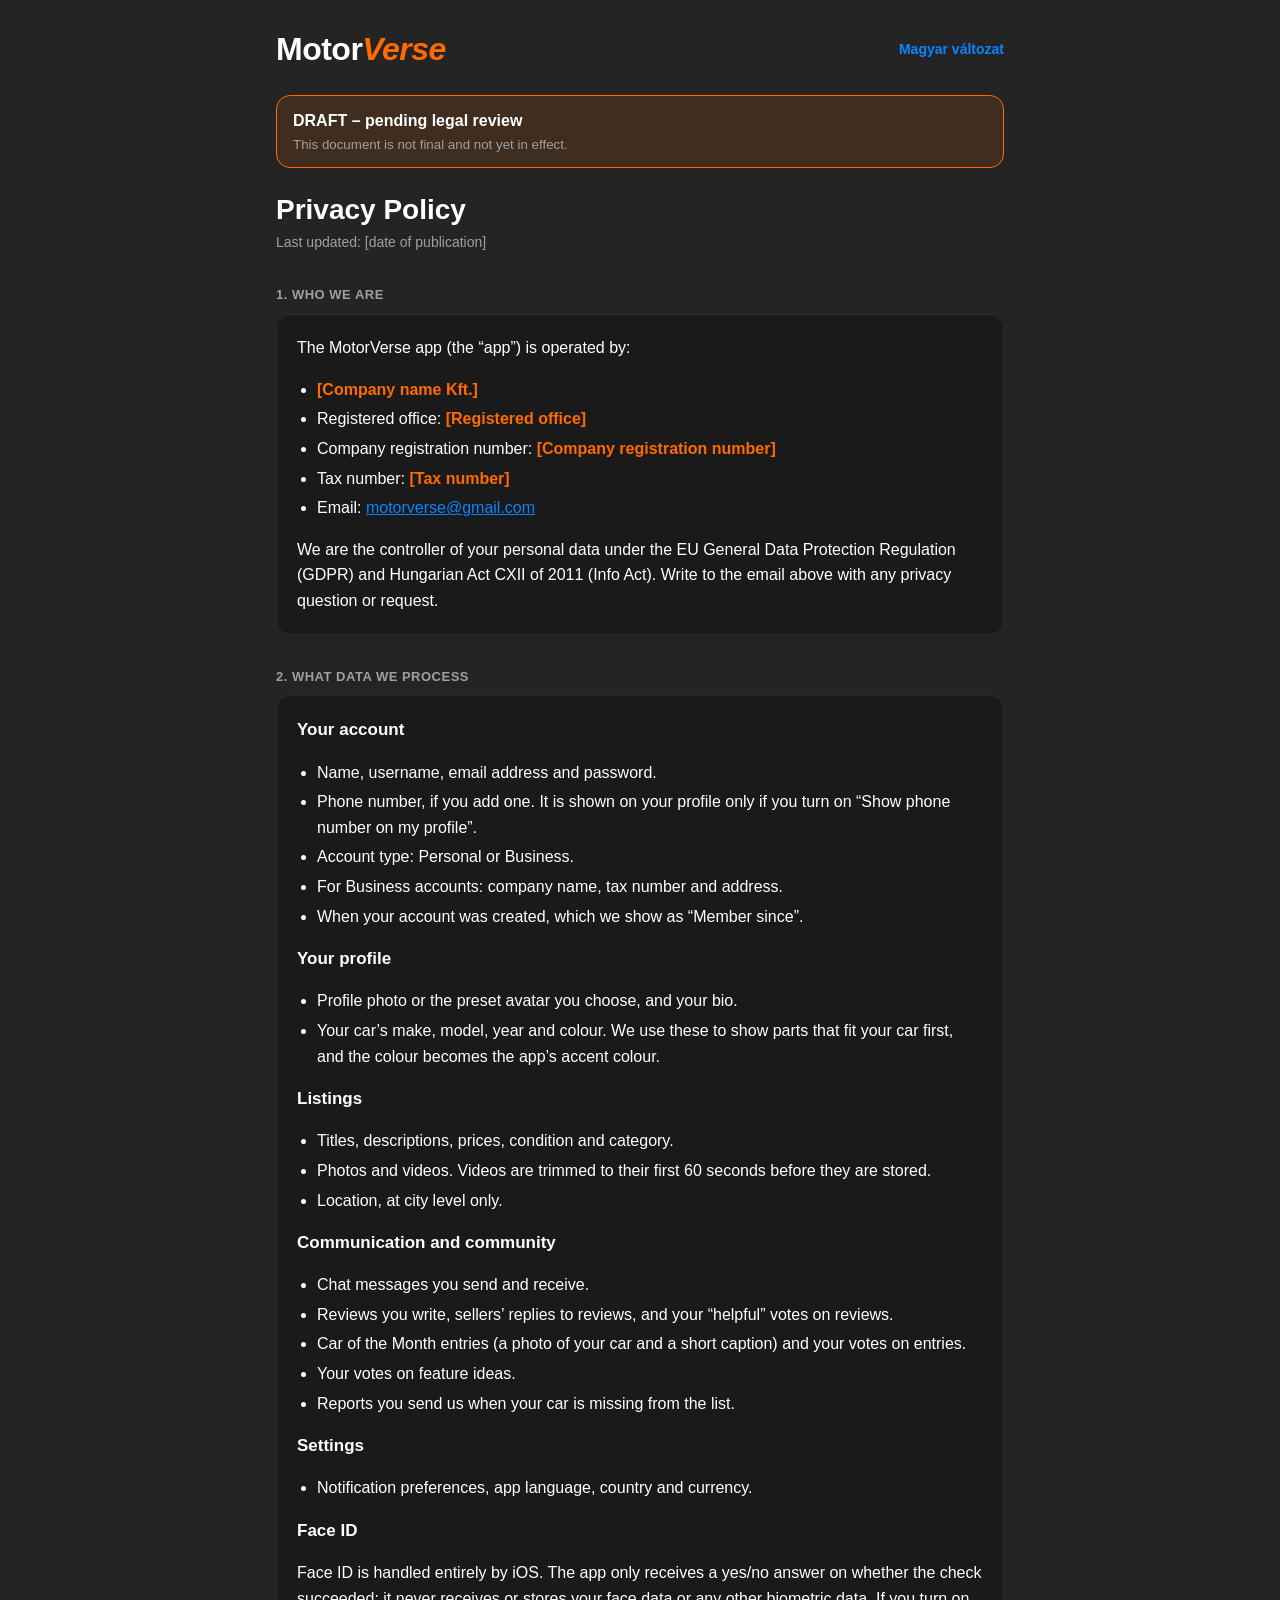
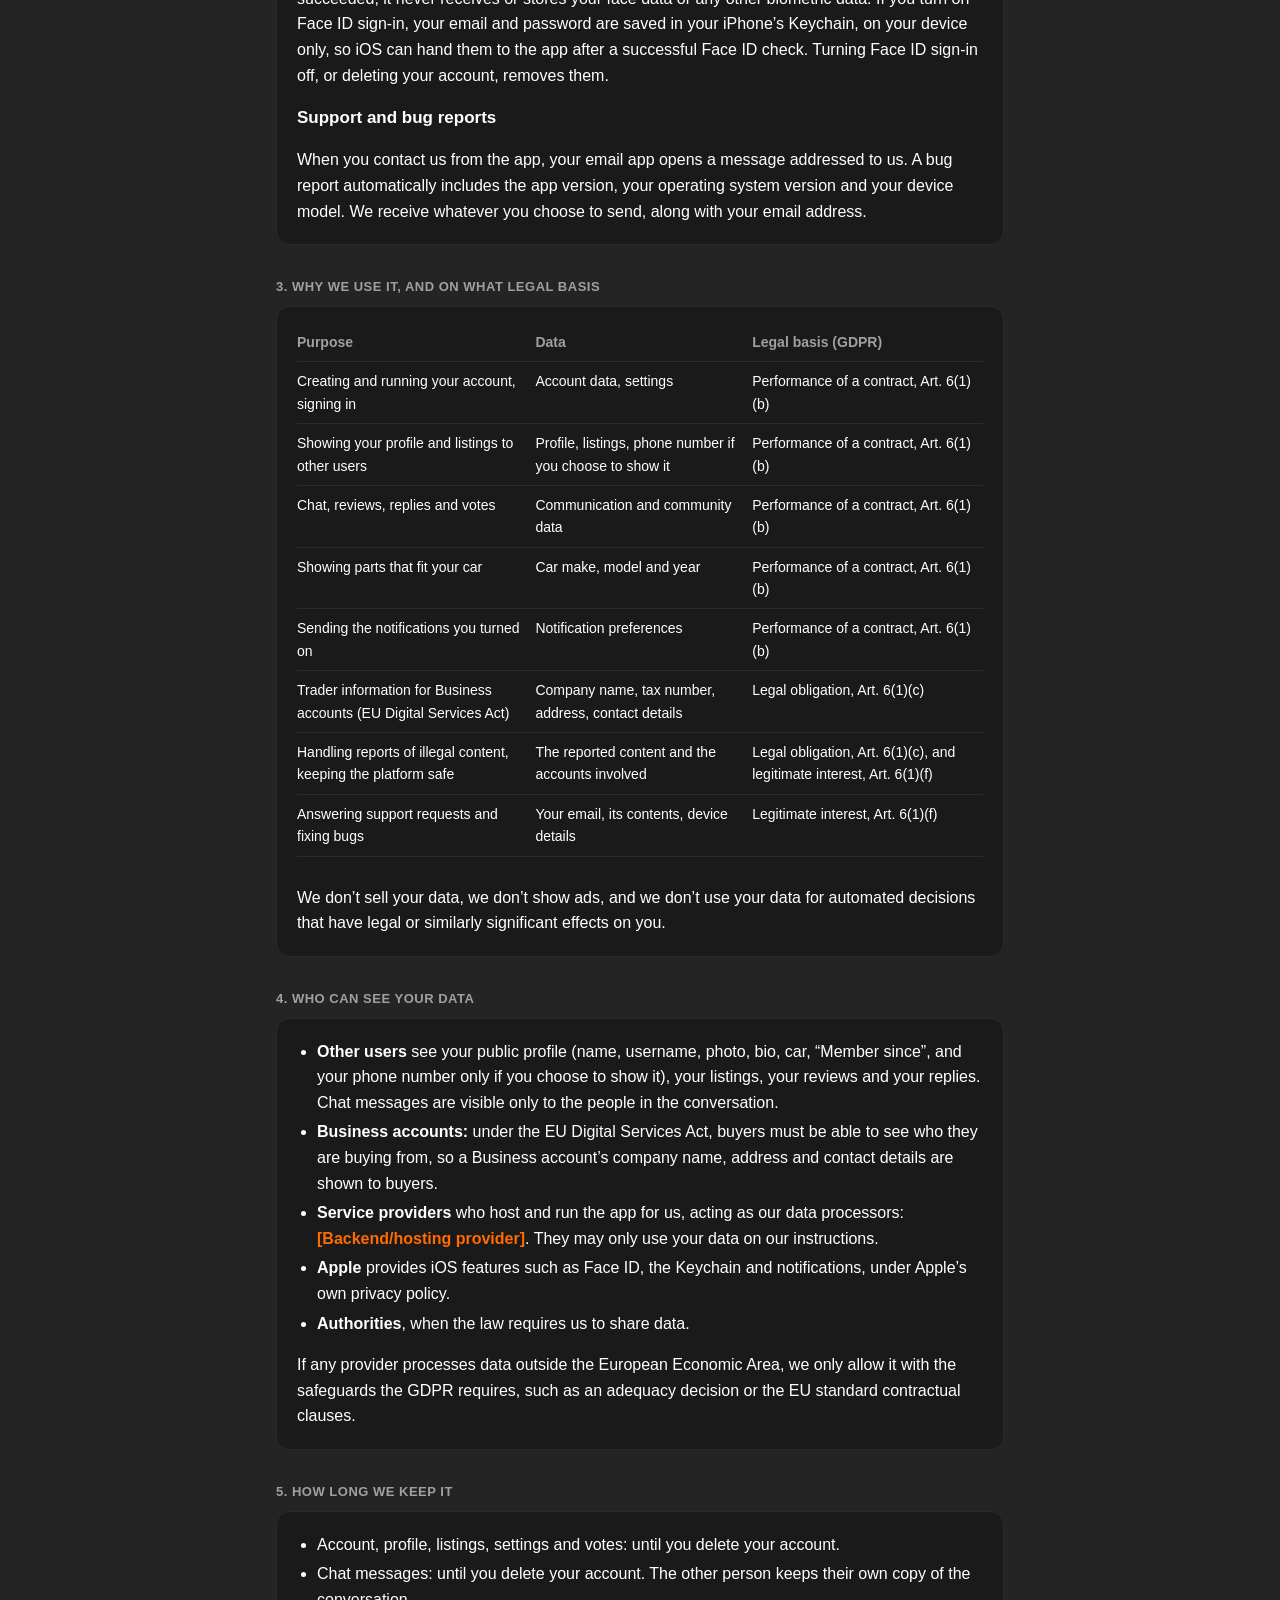
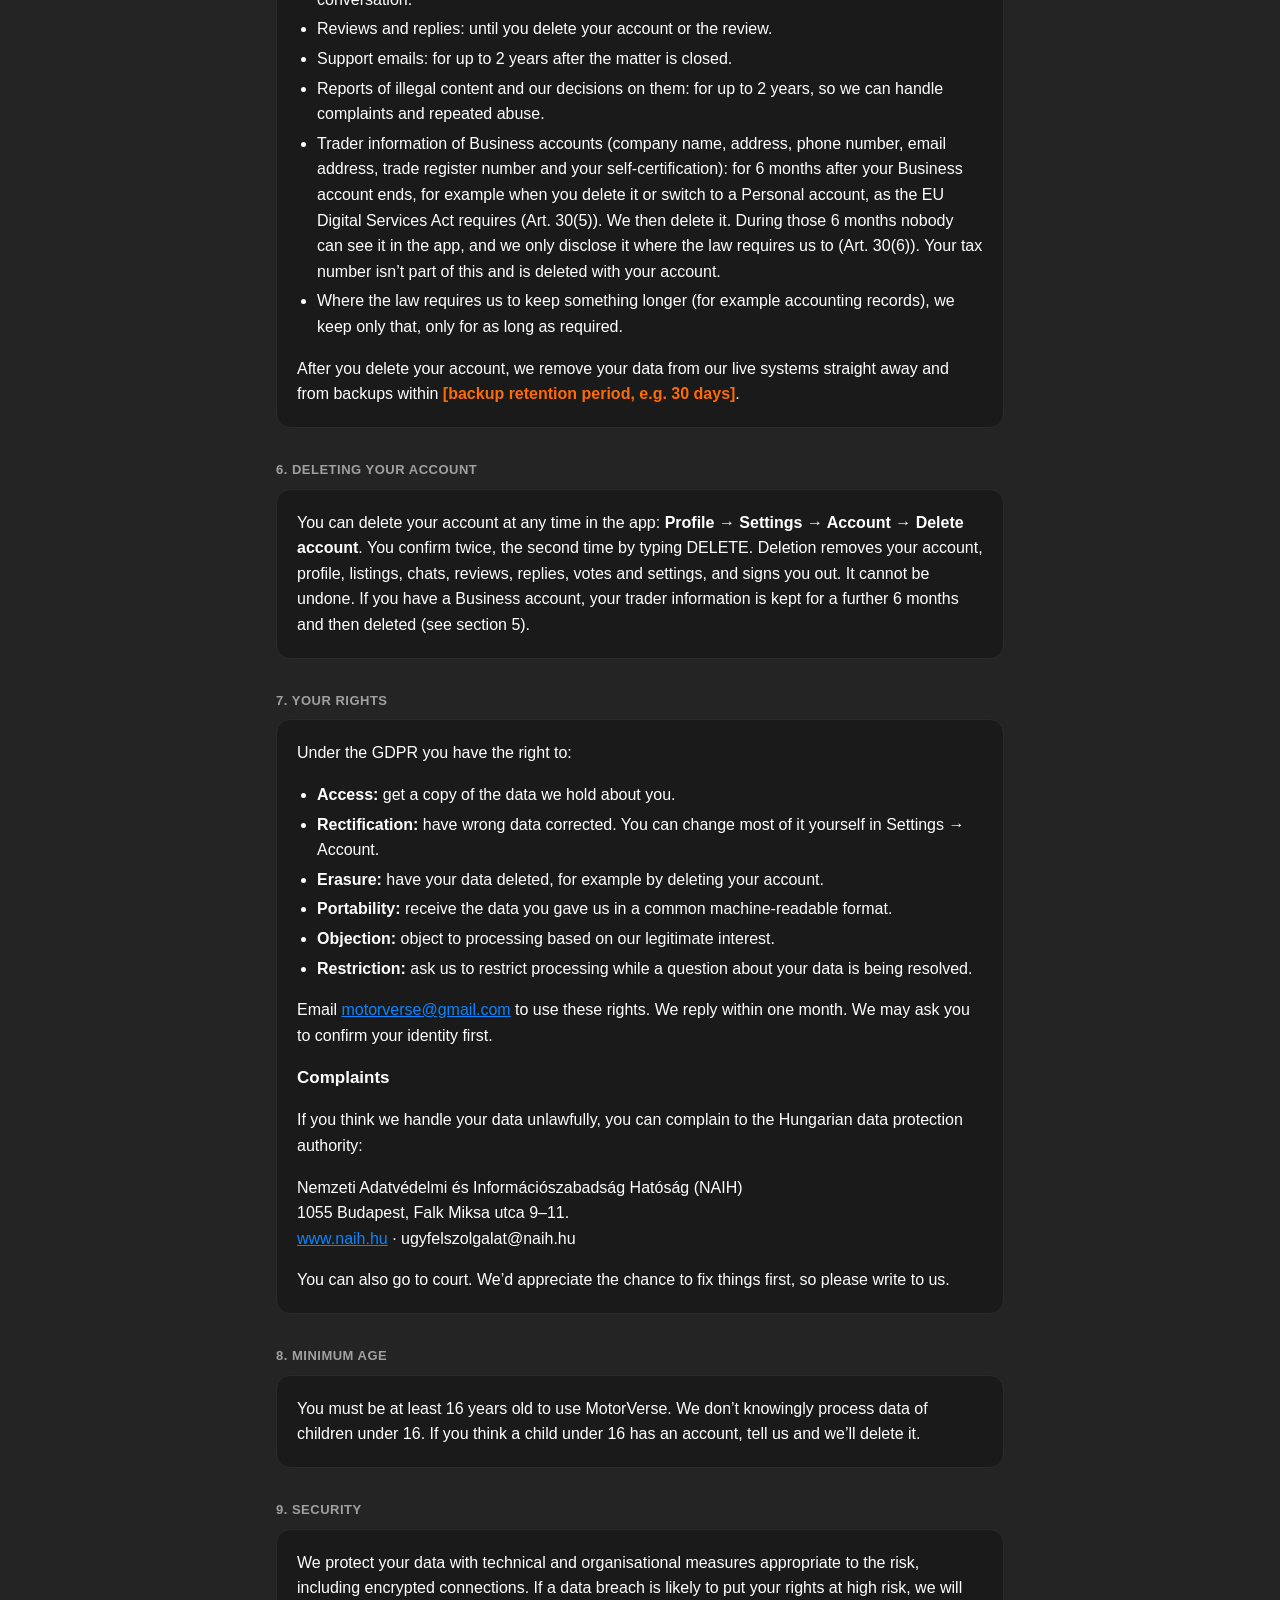
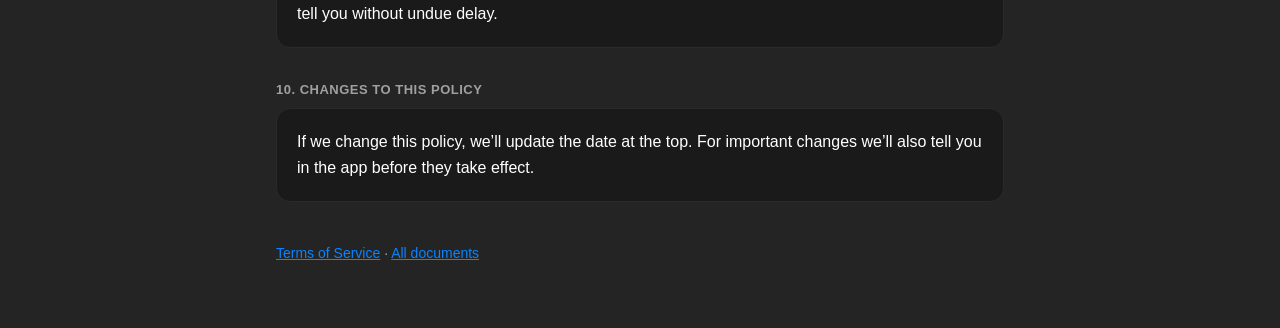
==== privacy-en.html @ 3e31ea73 "Add the 6-month trader-information retention (DSA Art. 30(5)) Privacy Policy (HU/EN), section 5: Bus" ====
<!doctype html>
<html lang="en">
<head>
  <meta charset="utf-8">
  <meta name="viewport" content="width=device-width, initial-scale=1">
  <meta name="robots" content="noindex">
  <title>MotorVerse – Privacy Policy</title>
  <link rel="stylesheet" href="style.css">
</head>
<body>
<main>
  <header>
    <a class="wordmark" href="./?lang=en">Motor<span>Verse</span></a>
    <a class="lang" href="privacy-hu.html" hreflang="hu">Magyar változat</a>
  </header>

  <div class="draft">DRAFT – pending legal review<small>This document is not final and not yet in effect.</small></div>

  <h1>Privacy Policy</h1>
  <p class="updated">Last updated: [date of publication]</p>

  <h2>1. Who we are</h2>
  <section>
    <p>The MotorVerse app (the “app”) is operated by:</p>
    <ul>
      <li><span class="placeholder">[Company name Kft.]</span></li>
      <li>Registered office: <span class="placeholder">[Registered office]</span></li>
      <li>Company registration number: <span class="placeholder">[Company registration number]</span></li>
      <li>Tax number: <span class="placeholder">[Tax number]</span></li>
      <li>Email: <a href="mailto:motorverse@gmail.com">motorverse@gmail.com</a></li>
    </ul>
    <p>We are the controller of your personal data under the EU General Data Protection Regulation (GDPR) and Hungarian Act CXII of 2011 (Info Act). Write to the email above with any privacy question or request.</p>
  </section>

  <h2>2. What data we process</h2>
  <section>
    <h3>Your account</h3>
    <ul>
      <li>Name, username, email address and password.</li>
      <li>Phone number, if you add one. It is shown on your profile only if you turn on “Show phone number on my profile”.</li>
      <li>Account type: Personal or Business.</li>
      <li>For Business accounts: company name, tax number and address.</li>
      <li>When your account was created, which we show as “Member since”.</li>
    </ul>

    <h3>Your profile</h3>
    <ul>
      <li>Profile photo or the preset avatar you choose, and your bio.</li>
      <li>Your car’s make, model, year and colour. We use these to show parts that fit your car first, and the colour becomes the app’s accent colour.</li>
    </ul>

    <h3>Listings</h3>
    <ul>
      <li>Titles, descriptions, prices, condition and category.</li>
      <li>Photos and videos. Videos are trimmed to their first 60 seconds before they are stored.</li>
      <li>Location, at city level only.</li>
    </ul>

    <h3>Communication and community</h3>
    <ul>
      <li>Chat messages you send and receive.</li>
      <li>Reviews you write, sellers’ replies to reviews, and your “helpful” votes on reviews.</li>
      <li>Car of the Month entries (a photo of your car and a short caption) and your votes on entries.</li>
      <li>Your votes on feature ideas.</li>
      <li>Reports you send us when your car is missing from the list.</li>
    </ul>

    <h3>Settings</h3>
    <ul>
      <li>Notification preferences, app language, country and currency.</li>
    </ul>

    <h3>Face ID</h3>
    <p>Face ID is handled entirely by iOS. The app only receives a yes/no answer on whether the check succeeded; it never receives or stores your face data or any other biometric data. If you turn on Face ID sign-in, your email and password are saved in your iPhone’s Keychain, on your device only, so iOS can hand them to the app after a successful Face ID check. Turning Face ID sign-in off, or deleting your account, removes them.</p>

    <h3>Support and bug reports</h3>
    <p>When you contact us from the app, your email app opens a message addressed to us. A bug report automatically includes the app version, your operating system version and your device model. We receive whatever you choose to send, along with your email address.</p>
  </section>

  <h2>3. Why we use it, and on what legal basis</h2>
  <section>
    <div class="table-wrap">
      <table>
        <thead><tr><th>Purpose</th><th>Data</th><th>Legal basis (GDPR)</th></tr></thead>
        <tbody>
          <tr><td>Creating and running your account, signing in</td><td>Account data, settings</td><td>Performance of a contract, Art. 6(1)(b)</td></tr>
          <tr><td>Showing your profile and listings to other users</td><td>Profile, listings, phone number if you choose to show it</td><td>Performance of a contract, Art. 6(1)(b)</td></tr>
          <tr><td>Chat, reviews, replies and votes</td><td>Communication and community data</td><td>Performance of a contract, Art. 6(1)(b)</td></tr>
          <tr><td>Showing parts that fit your car</td><td>Car make, model and year</td><td>Performance of a contract, Art. 6(1)(b)</td></tr>
          <tr><td>Sending the notifications you turned on</td><td>Notification preferences</td><td>Performance of a contract, Art. 6(1)(b)</td></tr>
          <tr><td>Trader information for Business accounts (EU Digital Services Act)</td><td>Company name, tax number, address, contact details</td><td>Legal obligation, Art. 6(1)(c)</td></tr>
          <tr><td>Handling reports of illegal content, keeping the platform safe</td><td>The reported content and the accounts involved</td><td>Legal obligation, Art. 6(1)(c), and legitimate interest, Art. 6(1)(f)</td></tr>
          <tr><td>Answering support requests and fixing bugs</td><td>Your email, its contents, device details</td><td>Legitimate interest, Art. 6(1)(f)</td></tr>
        </tbody>
      </table>
    </div>
    <p>We don’t sell your data, we don’t show ads, and we don’t use your data for automated decisions that have legal or similarly significant effects on you.</p>
  </section>

  <h2>4. Who can see your data</h2>
  <section>
    <ul>
      <li><strong>Other users</strong> see your public profile (name, username, photo, bio, car, “Member since”, and your phone number only if you choose to show it), your listings, your reviews and your replies. Chat messages are visible only to the people in the conversation.</li>
      <li><strong>Business accounts:</strong> under the EU Digital Services Act, buyers must be able to see who they are buying from, so a Business account’s company name, address and contact details are shown to buyers.</li>
      <li><strong>Service providers</strong> who host and run the app for us, acting as our data processors: <span class="placeholder">[Backend/hosting provider]</span>. They may only use your data on our instructions.</li>
      <li><strong>Apple</strong> provides iOS features such as Face ID, the Keychain and notifications, under Apple’s own privacy policy.</li>
      <li><strong>Authorities</strong>, when the law requires us to share data.</li>
    </ul>
    <p>If any provider processes data outside the European Economic Area, we only allow it with the safeguards the GDPR requires, such as an adequacy decision or the EU standard contractual clauses.</p>
  </section>

  <h2>5. How long we keep it</h2>
  <section>
    <ul>
      <li>Account, profile, listings, settings and votes: until you delete your account.</li>
      <li>Chat messages: until you delete your account. The other person keeps their own copy of the conversation.</li>
      <li>Reviews and replies: until you delete your account or the review.</li>
      <li>Support emails: for up to 2 years after the matter is closed.</li>
      <li>Reports of illegal content and our decisions on them: for up to 2 years, so we can handle complaints and repeated abuse.</li>
      <li>Trader information of Business accounts (company name, address, phone number, email address, trade register number and your self-certification): for 6 months after your Business account ends, for example when you delete it or switch to a Personal account, as the EU Digital Services Act requires (Art. 30(5)). We then delete it. During those 6 months nobody can see it in the app, and we only disclose it where the law requires us to (Art. 30(6)). Your tax number isn’t part of this and is deleted with your account.</li>
      <li>Where the law requires us to keep something longer (for example accounting records), we keep only that, only for as long as required.</li>
    </ul>
    <p>After you delete your account, we remove your data from our live systems straight away and from backups within <span class="placeholder">[backup retention period, e.g. 30 days]</span>.</p>
  </section>

  <h2>6. Deleting your account</h2>
  <section>
    <p>You can delete your account at any time in the app: <strong>Profile → Settings → Account → Delete account</strong>. You confirm twice, the second time by typing DELETE. Deletion removes your account, profile, listings, chats, reviews, replies, votes and settings, and signs you out. It cannot be undone. If you have a Business account, your trader information is kept for a further 6 months and then deleted (see section 5).</p>
  </section>

  <h2>7. Your rights</h2>
  <section>
    <p>Under the GDPR you have the right to:</p>
    <ul>
      <li><strong>Access:</strong> get a copy of the data we hold about you.</li>
      <li><strong>Rectification:</strong> have wrong data corrected. You can change most of it yourself in Settings → Account.</li>
      <li><strong>Erasure:</strong> have your data deleted, for example by deleting your account.</li>
      <li><strong>Portability:</strong> receive the data you gave us in a common machine-readable format.</li>
      <li><strong>Objection:</strong> object to processing based on our legitimate interest.</li>
      <li><strong>Restriction:</strong> ask us to restrict processing while a question about your data is being resolved.</li>
    </ul>
    <p>Email <a href="mailto:motorverse@gmail.com">motorverse@gmail.com</a> to use these rights. We reply within one month. We may ask you to confirm your identity first.</p>
    <h3>Complaints</h3>
    <p>If you think we handle your data unlawfully, you can complain to the Hungarian data protection authority:</p>
    <p>Nemzeti Adatvédelmi és Információszabadság Hatóság (NAIH)<br>1055 Budapest, Falk Miksa utca 9–11.<br><a href="https://www.naih.hu">www.naih.hu</a> · ugyfelszolgalat@naih.hu</p>
    <p>You can also go to court. We’d appreciate the chance to fix things first, so please write to us.</p>
  </section>

  <h2>8. Minimum age</h2>
  <section>
    <p>You must be at least 16 years old to use MotorVerse. We don’t knowingly process data of children under 16. If you think a child under 16 has an account, tell us and we’ll delete it.</p>
  </section>

  <h2>9. Security</h2>
  <section>
    <p>We protect your data with technical and organisational measures appropriate to the risk, including encrypted connections. If a data breach is likely to put your rights at high risk, we will tell you without undue delay.</p>
  </section>

  <h2>10. Changes to this policy</h2>
  <section>
    <p>If we change this policy, we’ll update the date at the top. For important changes we’ll also tell you in the app before they take effect.</p>
  </section>

  <footer>
    <a href="terms-en.html">Terms of Service</a> · <a href="./?lang=en">All documents</a>
  </footer>
</main>
</body>
</html>
---- style.css ----
/* MotorVerse legal pages: the app's dark theme (see the app's constants/theme.ts). */
:root {
  --bg: #242424;
  --card: #1a1a1a;
  --border: #2a2a2a;
  --text: #ffffff;
  --text-secondary: #a0a0a0;
  --primary: #0a84ff;
  --accent: #ff6b00;
  --draft-bg: rgba(255, 107, 0, 0.12);
}

* {
  box-sizing: border-box;
}

html {
  -webkit-text-size-adjust: 100%;
}

body {
  margin: 0;
  background: var(--bg);
  color: var(--text);
  font-family: -apple-system, BlinkMacSystemFont, "SF Pro Text", "Segoe UI", Roboto, Helvetica, Arial, sans-serif;
  font-size: 16px;
  line-height: 1.6;
}

main {
  max-width: 760px;
  margin: 0 auto;
  padding: 24px 16px 64px;
}

/* Wordmark: "Motor" in white, "Verse" in the accent, heavy and slightly italic like the app header. */
.wordmark {
  display: inline-block;
  font-size: 32px;
  font-weight: 800;
  letter-spacing: -0.5px;
  text-decoration: none;
  color: var(--text);
}

.wordmark span {
  color: var(--accent);
  font-style: italic;
}

header {
  display: flex;
  align-items: center;
  justify-content: space-between;
  gap: 16px;
  flex-wrap: wrap;
  margin-bottom: 20px;
}

.lang {
  font-size: 14px;
  font-weight: 600;
  color: var(--primary);
  text-decoration: none;
}

.draft {
  border: 1px solid var(--accent);
  background: var(--draft-bg);
  color: var(--text);
  border-radius: 14px;
  padding: 12px 16px;
  margin-bottom: 24px;
  font-weight: 700;
}

.draft small {
  display: block;
  font-weight: 400;
  color: var(--text-secondary);
}

h1 {
  font-size: 28px;
  line-height: 1.25;
  margin: 0 0 4px;
}

.updated {
  color: var(--text-secondary);
  font-size: 14px;
  margin: 0 0 24px;
}

h2 {
  font-size: 13px;
  font-weight: 700;
  letter-spacing: 0.5px;
  text-transform: uppercase;
  color: var(--text-secondary);
  margin: 32px 0 8px;
}

section {
  background: var(--card);
  border: 1px solid var(--border);
  border-radius: 14px;
  padding: 4px 20px;
}

h3 {
  font-size: 17px;
  margin: 16px 0 4px;
}

a {
  color: var(--primary);
}

ul {
  padding-left: 20px;
}

li {
  margin: 4px 0;
}

table {
  width: 100%;
  border-collapse: collapse;
  font-size: 14px;
  margin: 12px 0;
}

th,
td {
  text-align: left;
  vertical-align: top;
  padding: 8px 8px 8px 0;
  border-bottom: 1px solid var(--border);
}

th {
  color: var(--text-secondary);
  font-weight: 600;
}

/* Tables scroll sideways on phones instead of widening the page. */
.table-wrap {
  overflow-x: auto;
}

.placeholder {
  color: var(--accent);
  font-weight: 600;
}

footer {
  margin-top: 40px;
  color: var(--text-secondary);
  font-size: 14px;
}

/* Index page */
.switch {
  display: inline-flex;
  background: var(--card);
  border: 1px solid var(--border);
  border-radius: 12px;
  padding: 3px;
  gap: 3px;
}

.switch button {
  border: 0;
  border-radius: 9px;
  padding: 8px 18px;
  font: inherit;
  font-size: 14px;
  font-weight: 700;
  color: var(--text-secondary);
  background: transparent;
  cursor: pointer;
}

.switch button[aria-pressed="true"] {
  background: var(--accent);
  color: #000000;
}

.cards {
  display: grid;
  gap: 12px;
  margin-top: 16px;
}

.card {
  display: block;
  background: var(--card);
  border: 1px solid var(--border);
  border-radius: 14px;
  padding: 16px 20px;
  color: var(--text);
  text-decoration: none;
}

.card:hover,
.card:focus-visible {
  border-color: var(--primary);
}

.card strong {
  display: block;
  font-size: 17px;
}

.card span {
  color: var(--text-secondary);
  font-size: 14px;
}

[hidden] {
  display: none !important;
}
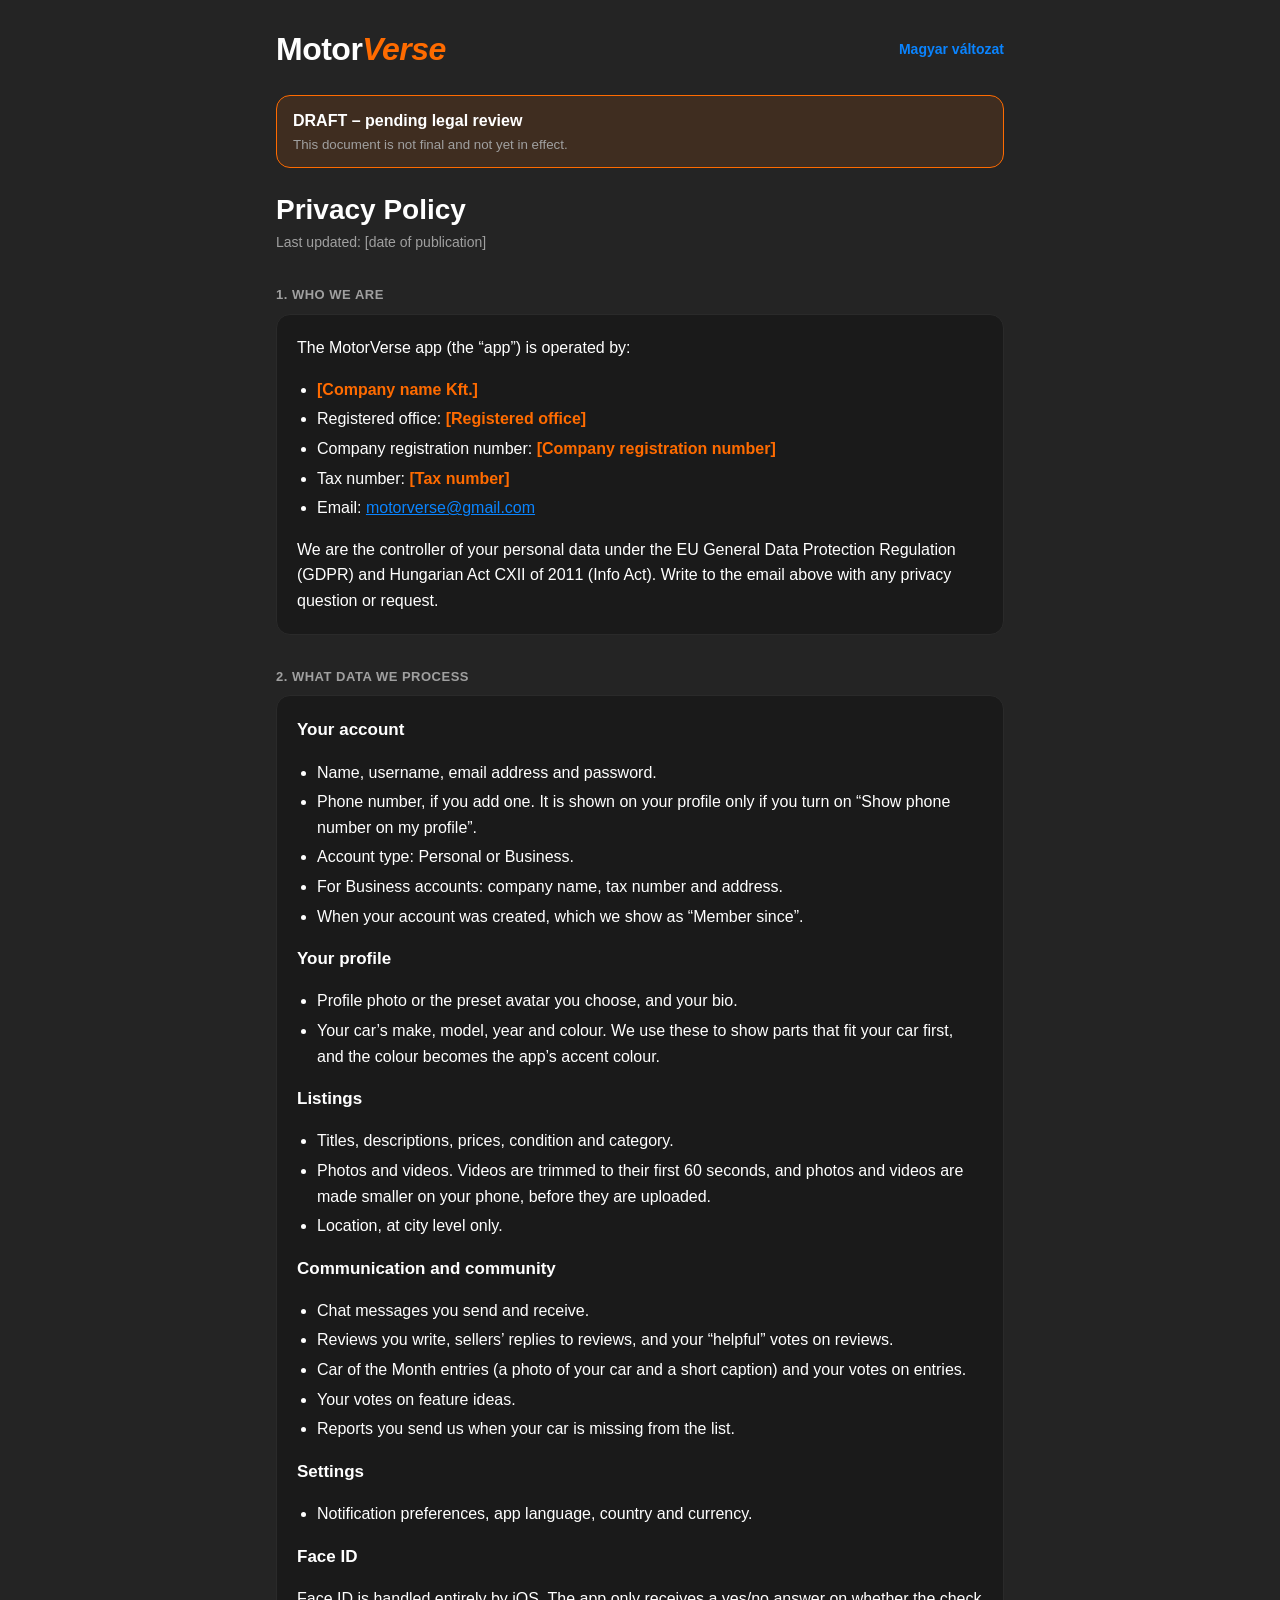
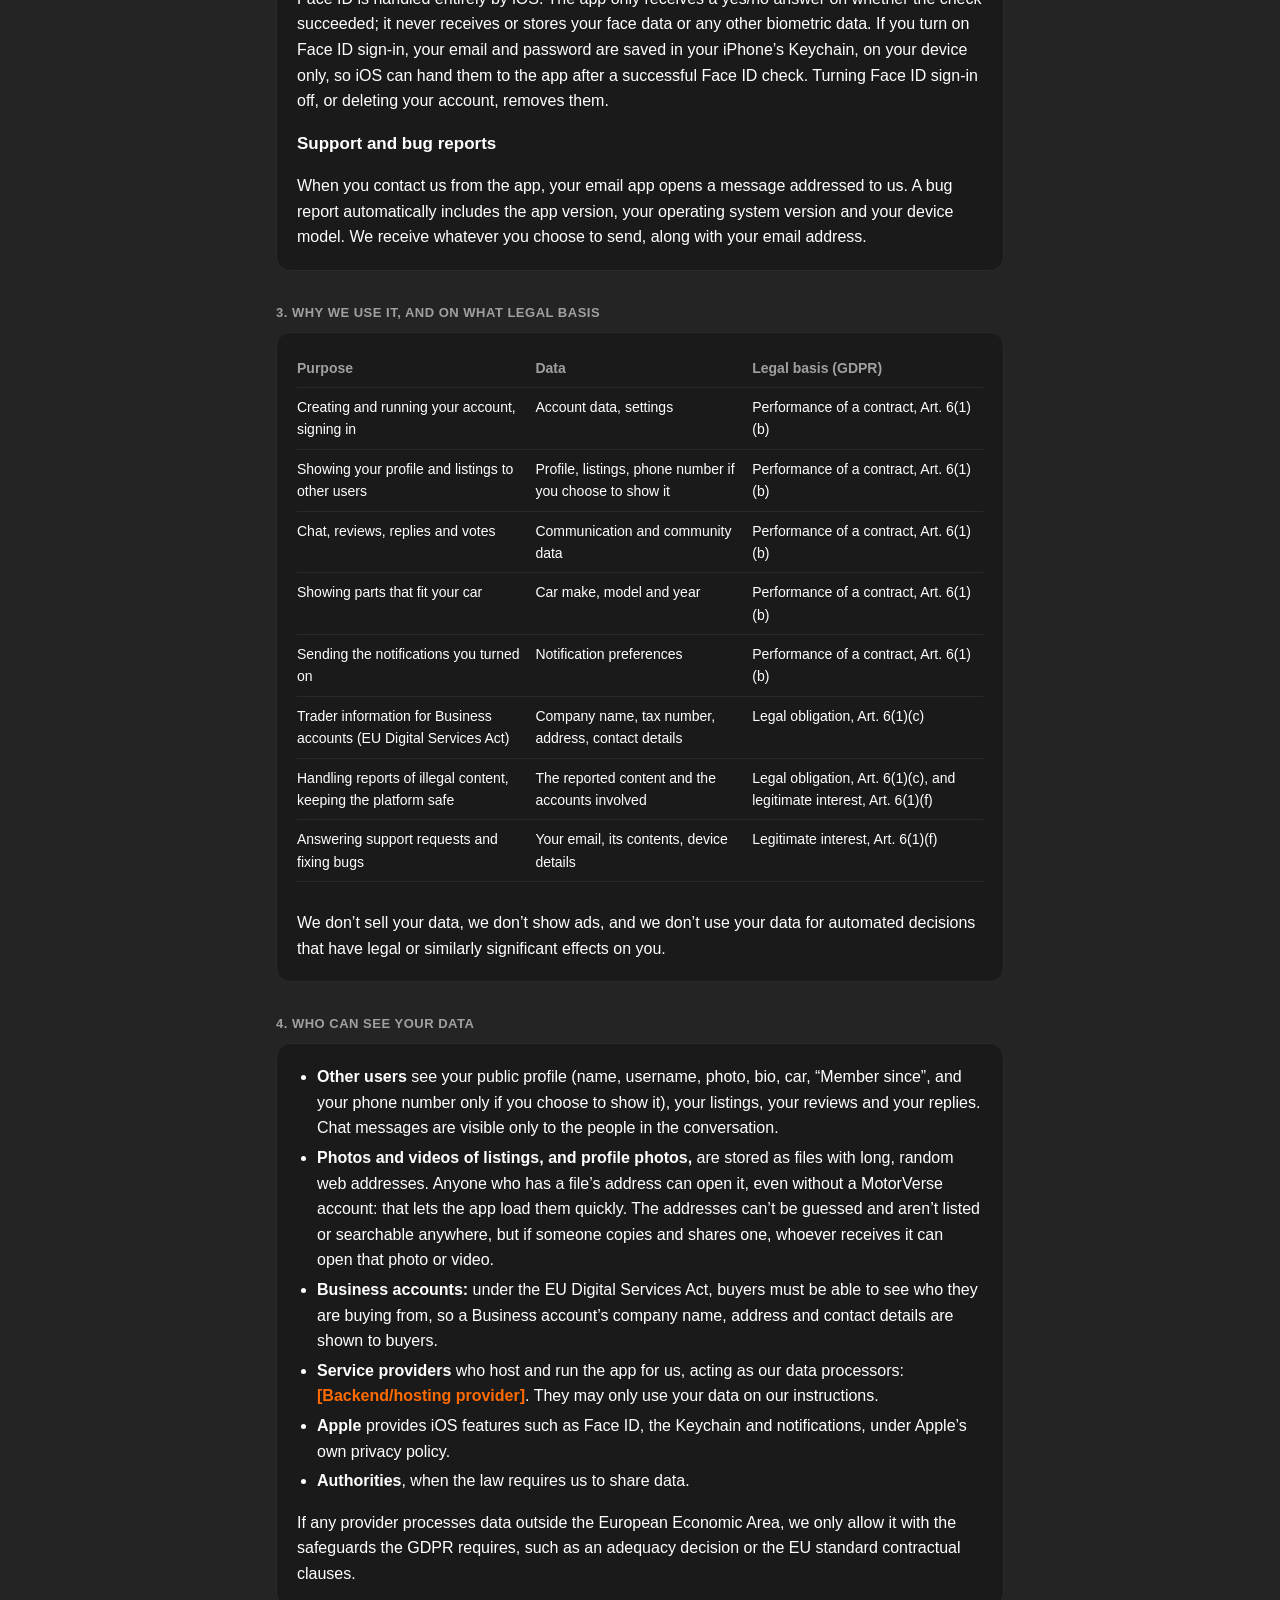
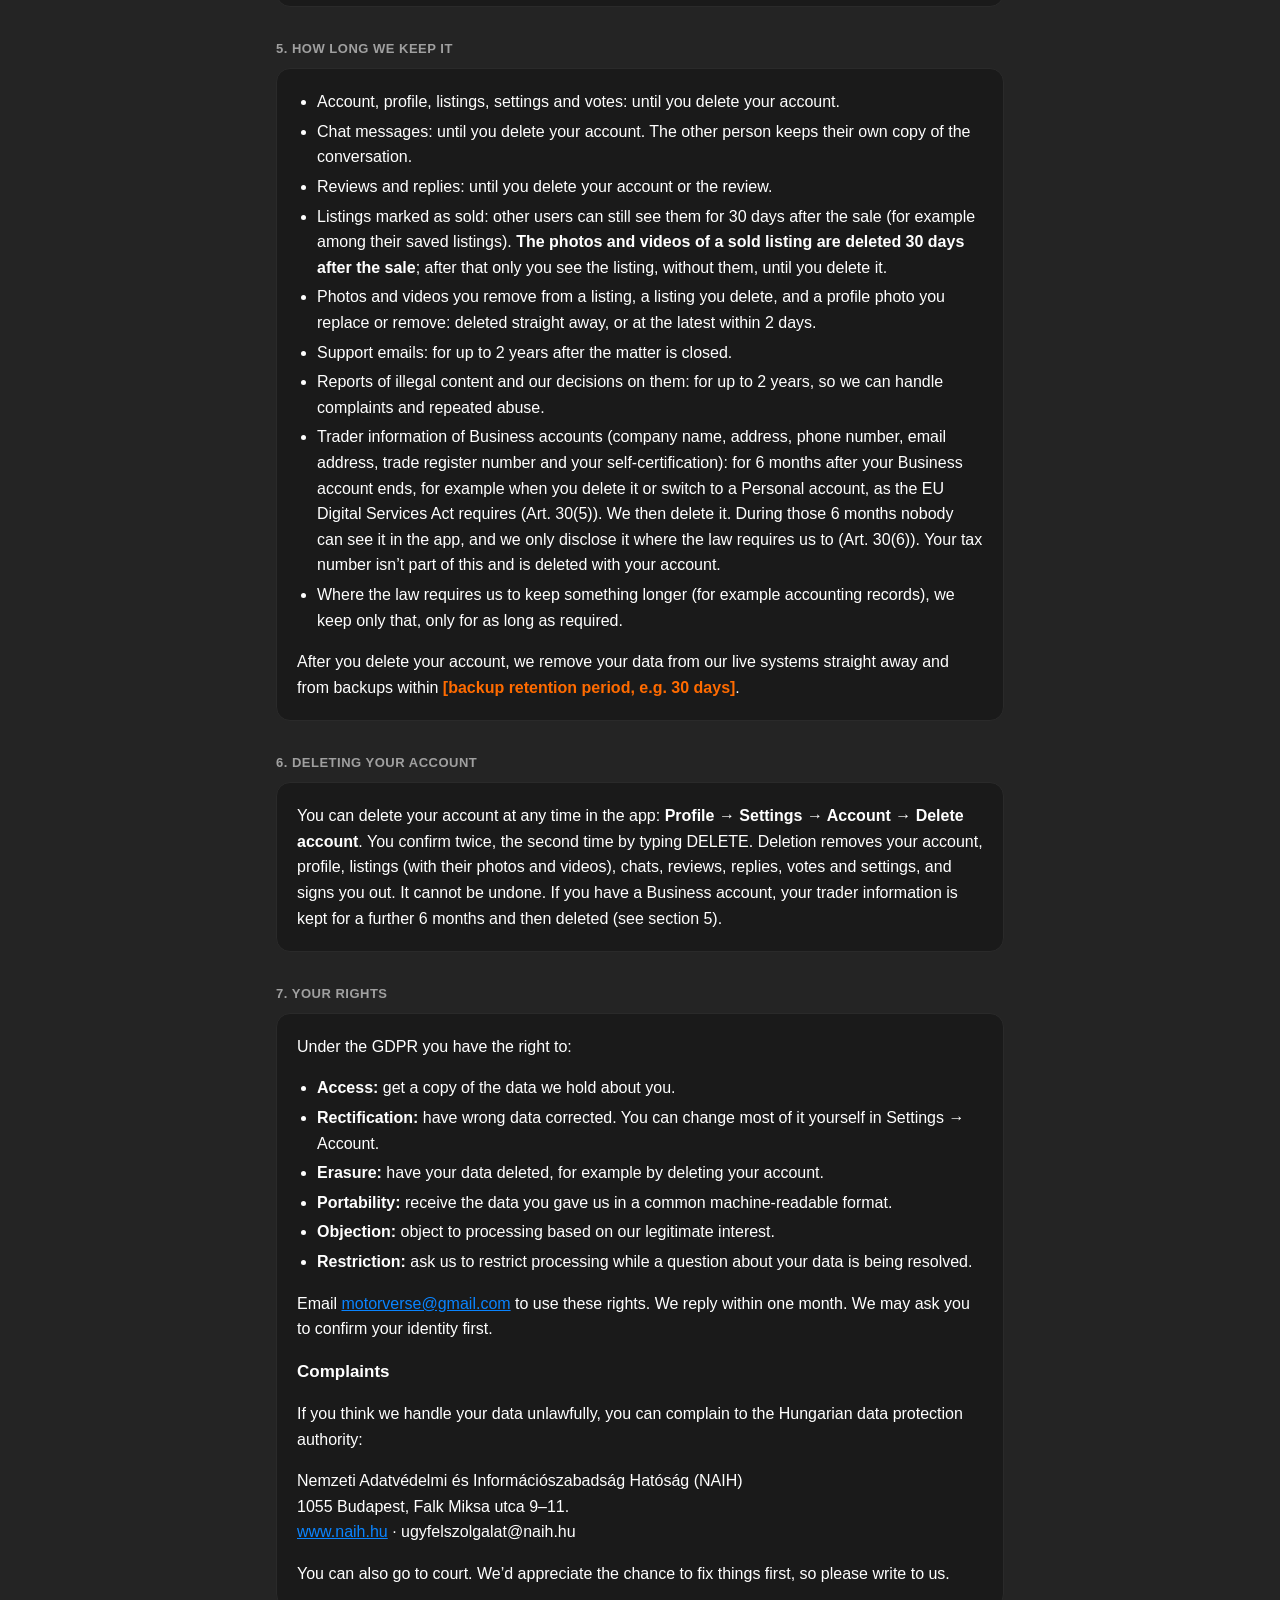
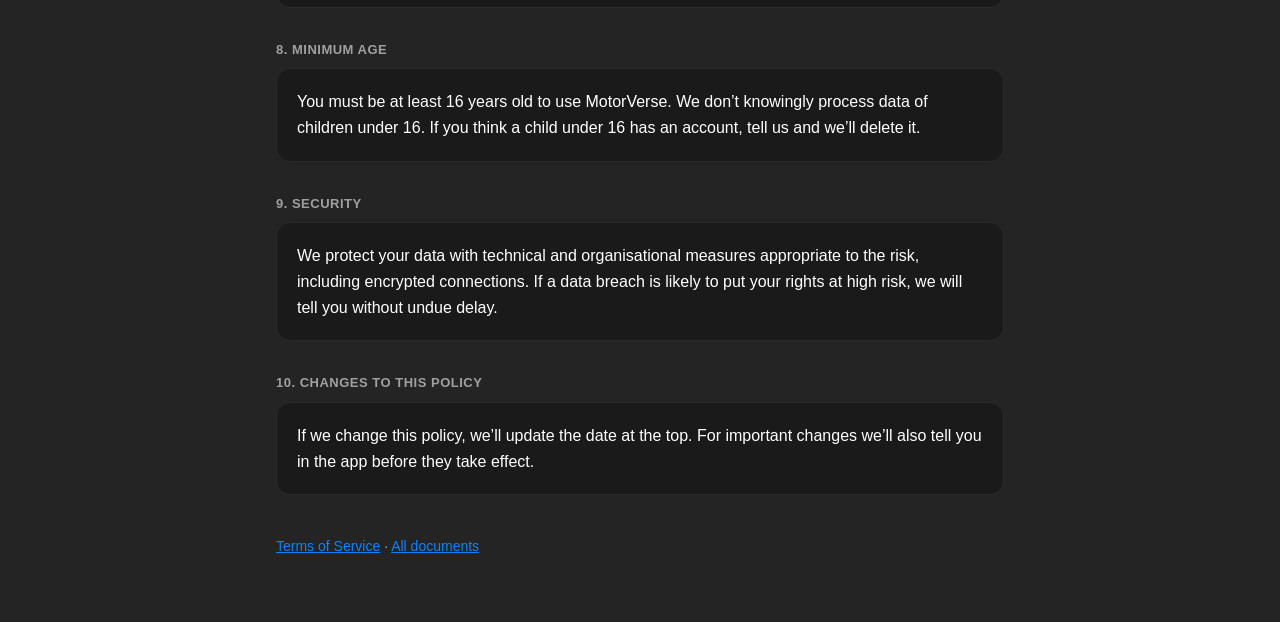
==== commit 110fddc8: "Privacy policy: public links to listing media, 30-day deletion after a sale - Section 4 (HU + EN): p" ====
--- a/privacy-en.html
+++ b/privacy-en.html
@@ -52,7 +52,7 @@
     <h3>Listings</h3>
     <ul>
       <li>Titles, descriptions, prices, condition and category.</li>
-      <li>Photos and videos. Videos are trimmed to their first 60 seconds before they are stored.</li>
+      <li>Photos and videos. Videos are trimmed to their first 60 seconds, and photos and videos are made smaller on your phone, before they are uploaded.</li>
       <li>Location, at city level only.</li>
     </ul>
 
@@ -101,6 +101,7 @@
   <section>
     <ul>
       <li><strong>Other users</strong> see your public profile (name, username, photo, bio, car, “Member since”, and your phone number only if you choose to show it), your listings, your reviews and your replies. Chat messages are visible only to the people in the conversation.</li>
+      <li><strong>Photos and videos of listings, and profile photos,</strong> are stored as files with long, random web addresses. Anyone who has a file’s address can open it, even without a MotorVerse account: that lets the app load them quickly. The addresses can’t be guessed and aren’t listed or searchable anywhere, but if someone copies and shares one, whoever receives it can open that photo or video.</li>
       <li><strong>Business accounts:</strong> under the EU Digital Services Act, buyers must be able to see who they are buying from, so a Business account’s company name, address and contact details are shown to buyers.</li>
       <li><strong>Service providers</strong> who host and run the app for us, acting as our data processors: <span class="placeholder">[Backend/hosting provider]</span>. They may only use your data on our instructions.</li>
       <li><strong>Apple</strong> provides iOS features such as Face ID, the Keychain and notifications, under Apple’s own privacy policy.</li>
@@ -115,6 +116,8 @@
       <li>Account, profile, listings, settings and votes: until you delete your account.</li>
       <li>Chat messages: until you delete your account. The other person keeps their own copy of the conversation.</li>
       <li>Reviews and replies: until you delete your account or the review.</li>
+      <li>Listings marked as sold: other users can still see them for 30 days after the sale (for example among their saved listings). <strong>The photos and videos of a sold listing are deleted 30 days after the sale</strong>; after that only you see the listing, without them, until you delete it.</li>
+      <li>Photos and videos you remove from a listing, a listing you delete, and a profile photo you replace or remove: deleted straight away, or at the latest within 2 days.</li>
       <li>Support emails: for up to 2 years after the matter is closed.</li>
       <li>Reports of illegal content and our decisions on them: for up to 2 years, so we can handle complaints and repeated abuse.</li>
       <li>Trader information of Business accounts (company name, address, phone number, email address, trade register number and your self-certification): for 6 months after your Business account ends, for example when you delete it or switch to a Personal account, as the EU Digital Services Act requires (Art. 30(5)). We then delete it. During those 6 months nobody can see it in the app, and we only disclose it where the law requires us to (Art. 30(6)). Your tax number isn’t part of this and is deleted with your account.</li>
@@ -125,7 +128,7 @@
 
   <h2>6. Deleting your account</h2>
   <section>
-    <p>You can delete your account at any time in the app: <strong>Profile → Settings → Account → Delete account</strong>. You confirm twice, the second time by typing DELETE. Deletion removes your account, profile, listings, chats, reviews, replies, votes and settings, and signs you out. It cannot be undone. If you have a Business account, your trader information is kept for a further 6 months and then deleted (see section 5).</p>
+    <p>You can delete your account at any time in the app: <strong>Profile → Settings → Account → Delete account</strong>. You confirm twice, the second time by typing DELETE. Deletion removes your account, profile, listings (with their photos and videos), chats, reviews, replies, votes and settings, and signs you out. It cannot be undone. If you have a Business account, your trader information is kept for a further 6 months and then deleted (see section 5).</p>
   </section>
 
   <h2>7. Your rights</h2>
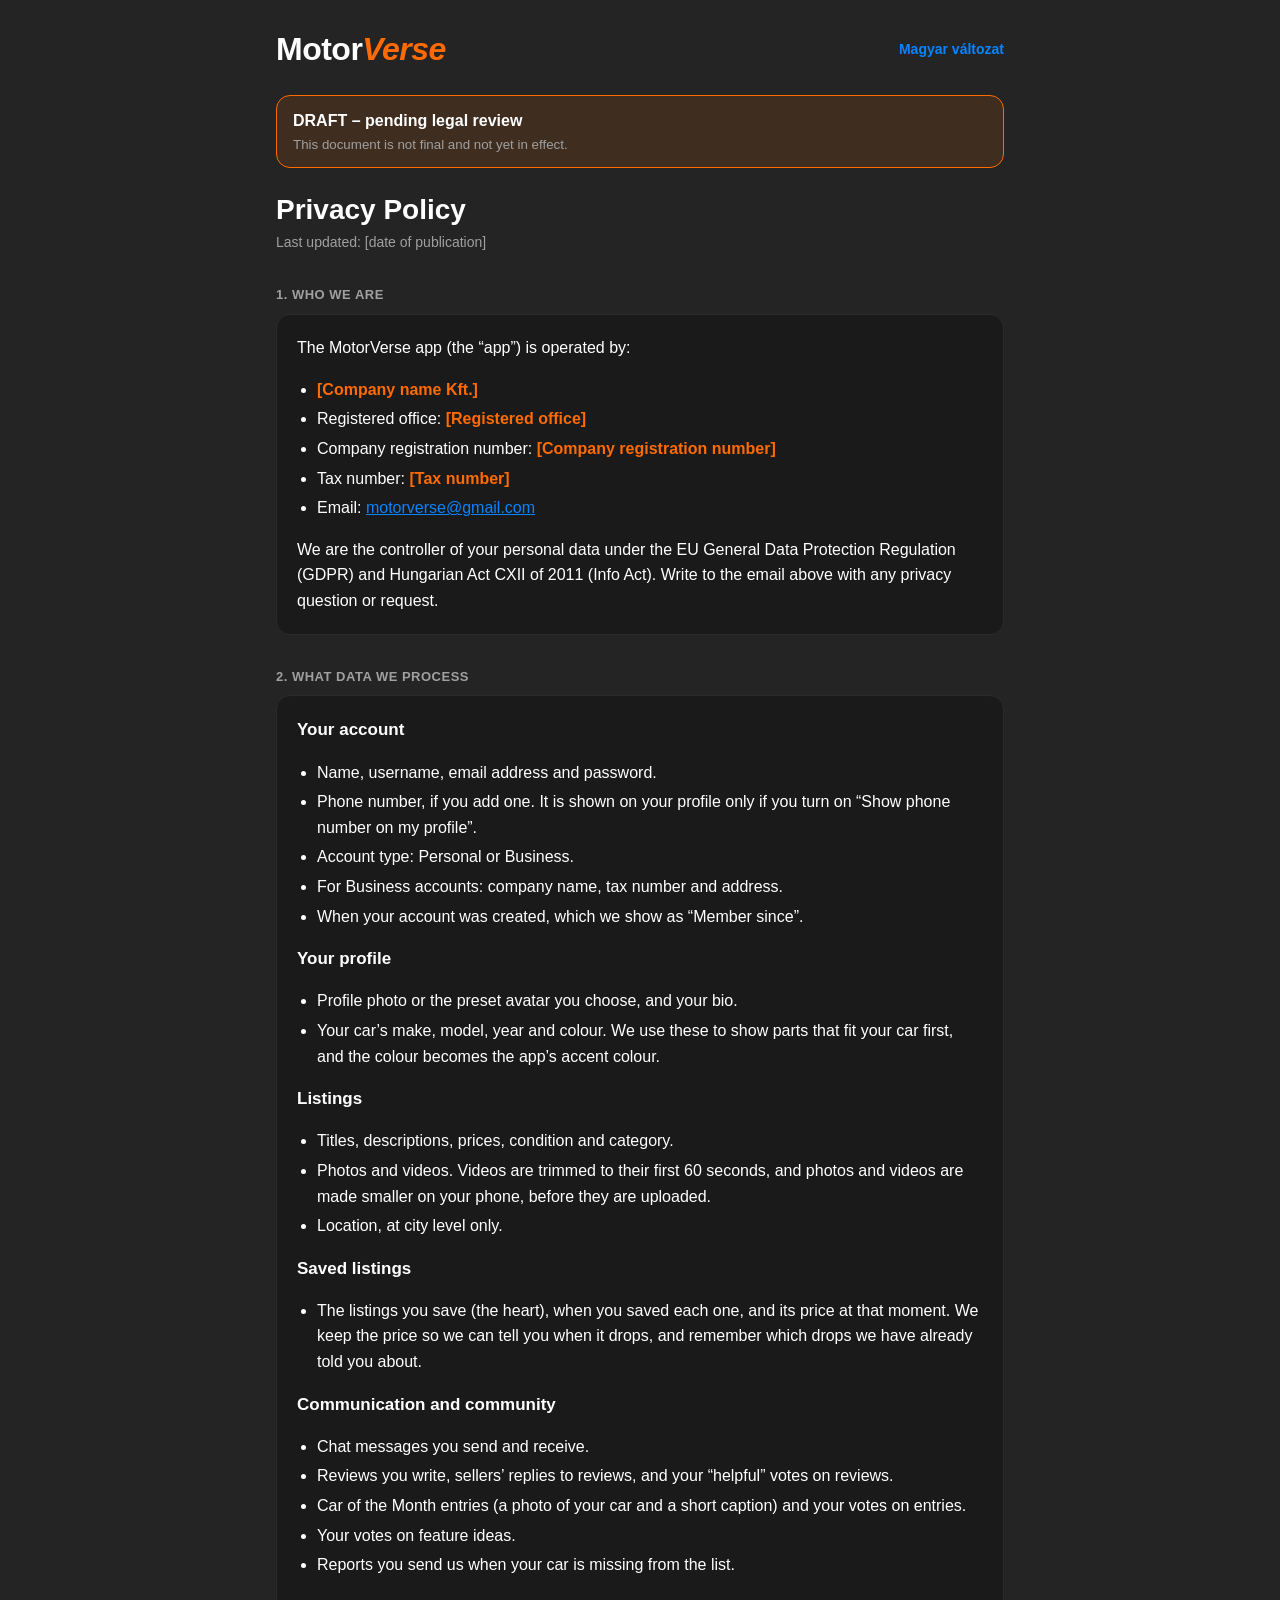
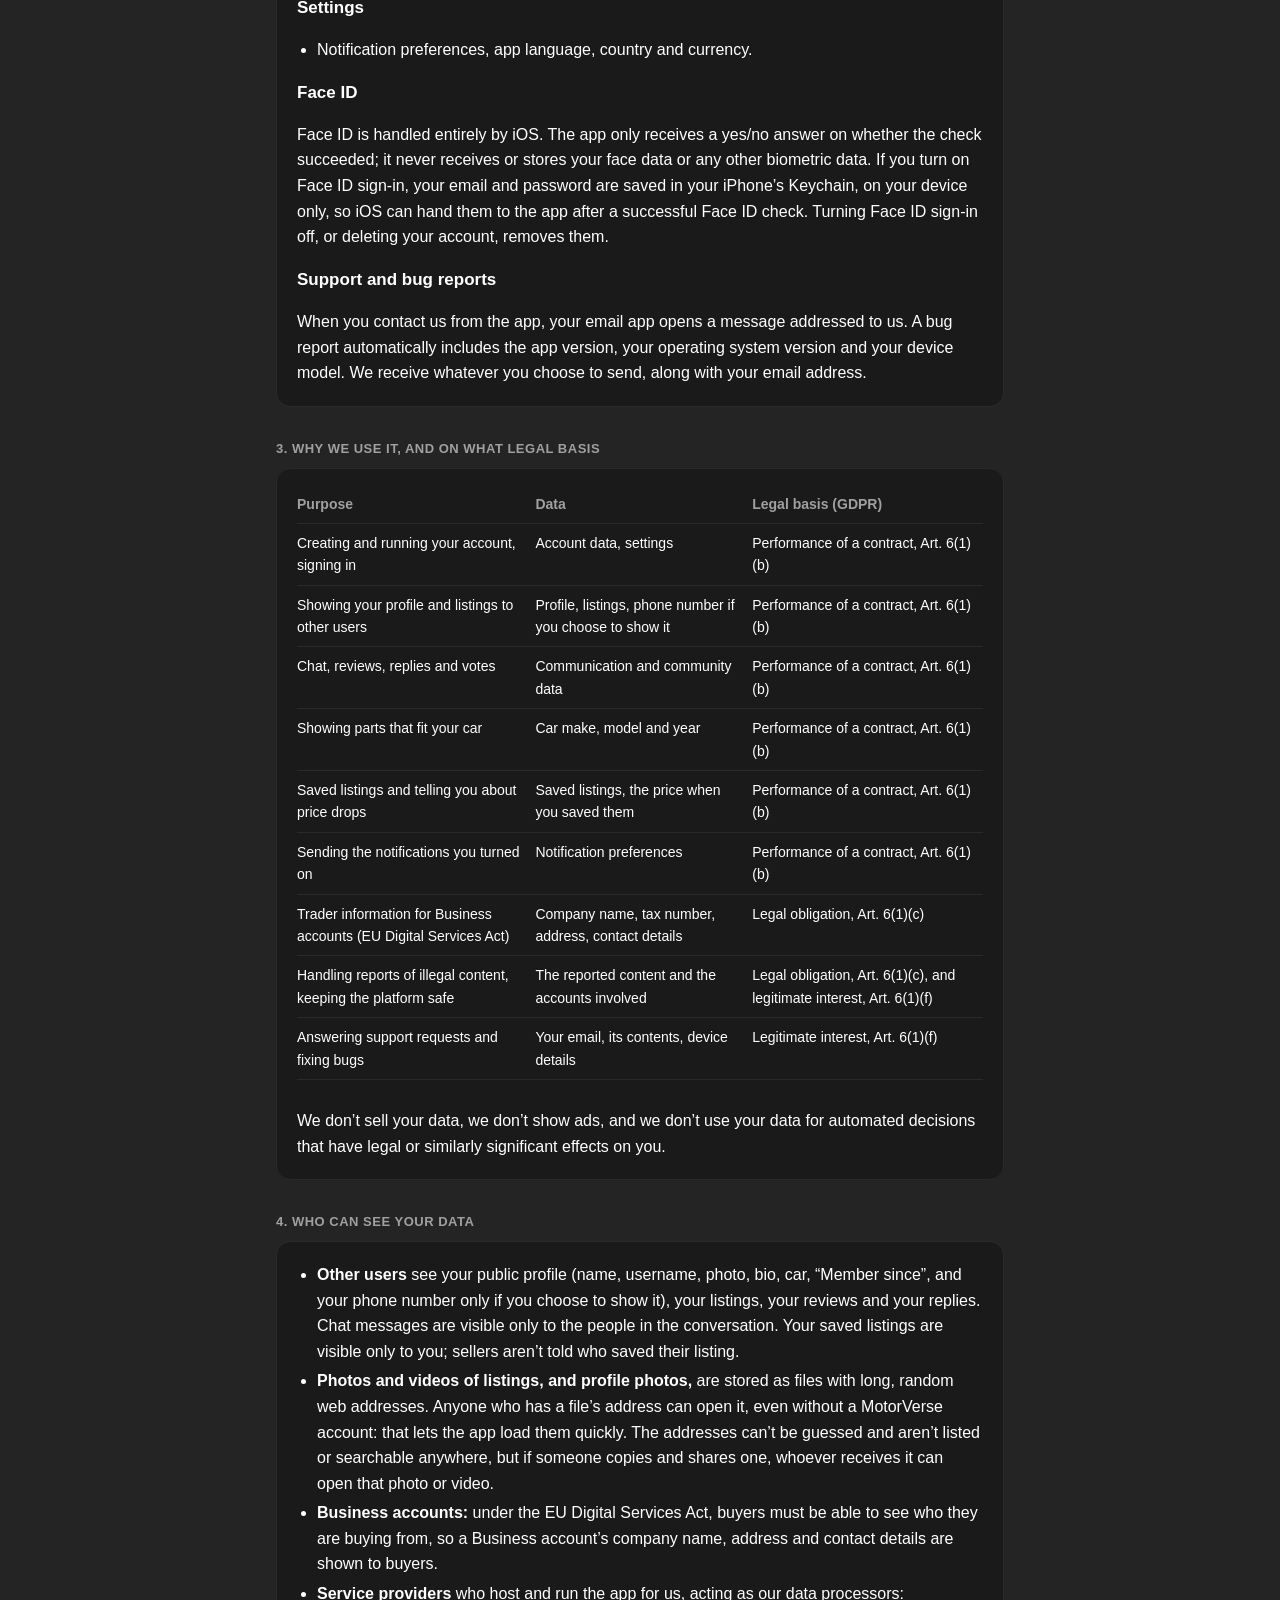
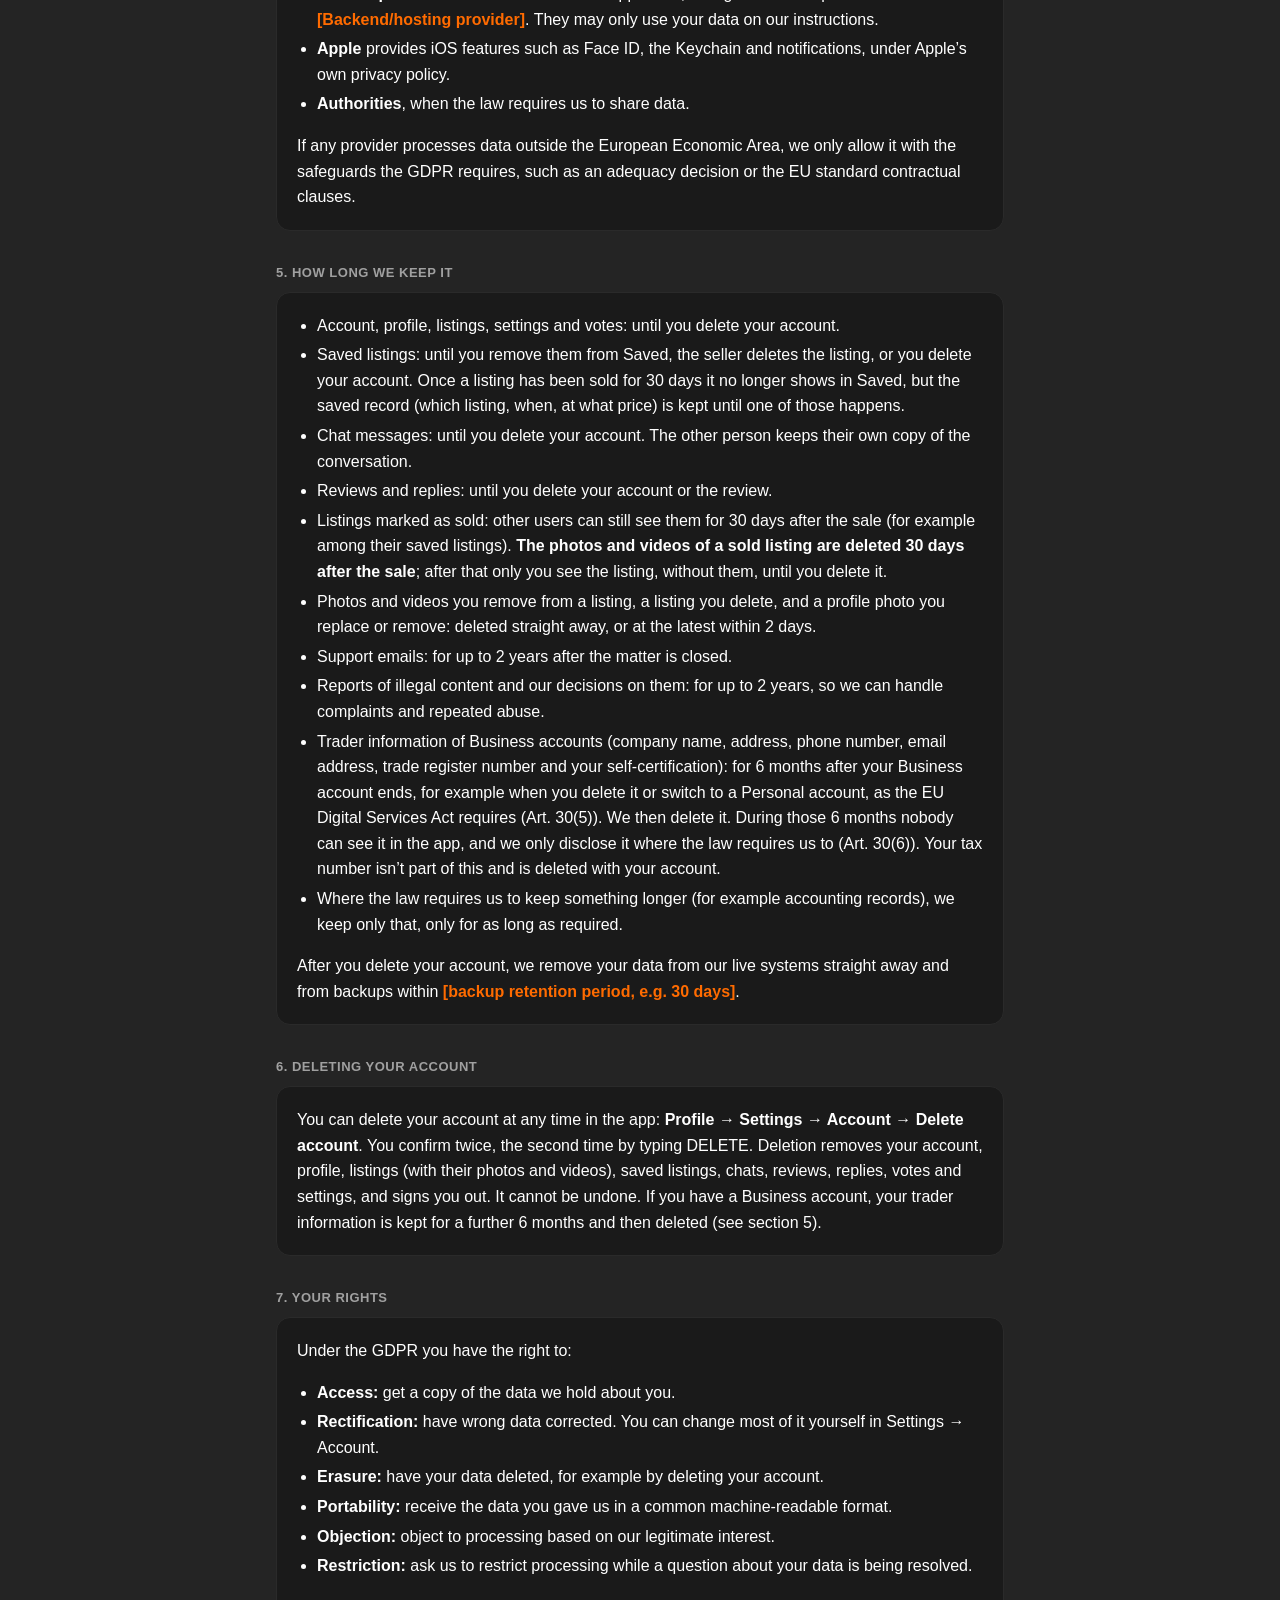
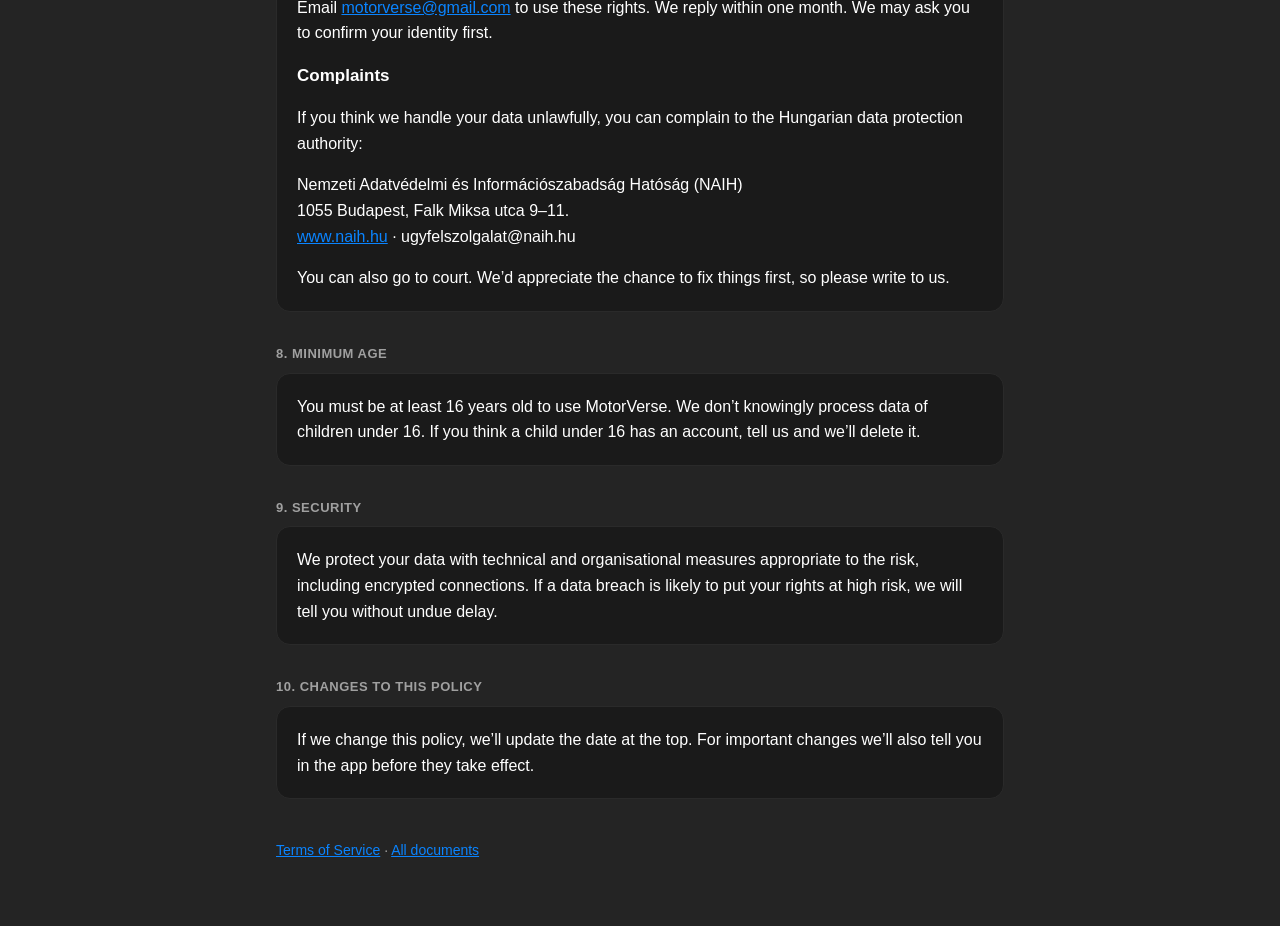
==== commit f0b1f68c: "Privacy policy: saved listings on the server; Hungarian menu paths - Sections 2–6 (HU + EN): saved l" ====
--- a/privacy-en.html
+++ b/privacy-en.html
@@ -55,6 +55,10 @@
       <li>Photos and videos. Videos are trimmed to their first 60 seconds, and photos and videos are made smaller on your phone, before they are uploaded.</li>
       <li>Location, at city level only.</li>
     </ul>
+    <h3>Saved listings</h3>
+    <ul>
+      <li>The listings you save (the heart), when you saved each one, and its price at that moment. We keep the price so we can tell you when it drops, and remember which drops we have already told you about.</li>
+    </ul>
 
     <h3>Communication and community</h3>
     <ul>
@@ -87,6 +91,7 @@
           <tr><td>Showing your profile and listings to other users</td><td>Profile, listings, phone number if you choose to show it</td><td>Performance of a contract, Art. 6(1)(b)</td></tr>
           <tr><td>Chat, reviews, replies and votes</td><td>Communication and community data</td><td>Performance of a contract, Art. 6(1)(b)</td></tr>
           <tr><td>Showing parts that fit your car</td><td>Car make, model and year</td><td>Performance of a contract, Art. 6(1)(b)</td></tr>
+          <tr><td>Saved listings and telling you about price drops</td><td>Saved listings, the price when you saved them</td><td>Performance of a contract, Art. 6(1)(b)</td></tr>
           <tr><td>Sending the notifications you turned on</td><td>Notification preferences</td><td>Performance of a contract, Art. 6(1)(b)</td></tr>
           <tr><td>Trader information for Business accounts (EU Digital Services Act)</td><td>Company name, tax number, address, contact details</td><td>Legal obligation, Art. 6(1)(c)</td></tr>
           <tr><td>Handling reports of illegal content, keeping the platform safe</td><td>The reported content and the accounts involved</td><td>Legal obligation, Art. 6(1)(c), and legitimate interest, Art. 6(1)(f)</td></tr>
@@ -100,7 +105,7 @@
   <h2>4. Who can see your data</h2>
   <section>
     <ul>
-      <li><strong>Other users</strong> see your public profile (name, username, photo, bio, car, “Member since”, and your phone number only if you choose to show it), your listings, your reviews and your replies. Chat messages are visible only to the people in the conversation.</li>
+      <li><strong>Other users</strong> see your public profile (name, username, photo, bio, car, “Member since”, and your phone number only if you choose to show it), your listings, your reviews and your replies. Chat messages are visible only to the people in the conversation. Your saved listings are visible only to you; sellers aren’t told who saved their listing.</li>
       <li><strong>Photos and videos of listings, and profile photos,</strong> are stored as files with long, random web addresses. Anyone who has a file’s address can open it, even without a MotorVerse account: that lets the app load them quickly. The addresses can’t be guessed and aren’t listed or searchable anywhere, but if someone copies and shares one, whoever receives it can open that photo or video.</li>
       <li><strong>Business accounts:</strong> under the EU Digital Services Act, buyers must be able to see who they are buying from, so a Business account’s company name, address and contact details are shown to buyers.</li>
       <li><strong>Service providers</strong> who host and run the app for us, acting as our data processors: <span class="placeholder">[Backend/hosting provider]</span>. They may only use your data on our instructions.</li>
@@ -114,6 +119,7 @@
   <section>
     <ul>
       <li>Account, profile, listings, settings and votes: until you delete your account.</li>
+      <li>Saved listings: until you remove them from Saved, the seller deletes the listing, or you delete your account. Once a listing has been sold for 30 days it no longer shows in Saved, but the saved record (which listing, when, at what price) is kept until one of those happens.</li>
       <li>Chat messages: until you delete your account. The other person keeps their own copy of the conversation.</li>
       <li>Reviews and replies: until you delete your account or the review.</li>
       <li>Listings marked as sold: other users can still see them for 30 days after the sale (for example among their saved listings). <strong>The photos and videos of a sold listing are deleted 30 days after the sale</strong>; after that only you see the listing, without them, until you delete it.</li>
@@ -128,7 +134,7 @@
 
   <h2>6. Deleting your account</h2>
   <section>
-    <p>You can delete your account at any time in the app: <strong>Profile → Settings → Account → Delete account</strong>. You confirm twice, the second time by typing DELETE. Deletion removes your account, profile, listings (with their photos and videos), chats, reviews, replies, votes and settings, and signs you out. It cannot be undone. If you have a Business account, your trader information is kept for a further 6 months and then deleted (see section 5).</p>
+    <p>You can delete your account at any time in the app: <strong>Profile → Settings → Account → Delete account</strong>. You confirm twice, the second time by typing DELETE. Deletion removes your account, profile, listings (with their photos and videos), saved listings, chats, reviews, replies, votes and settings, and signs you out. It cannot be undone. If you have a Business account, your trader information is kept for a further 6 months and then deleted (see section 5).</p>
   </section>
 
   <h2>7. Your rights</h2>
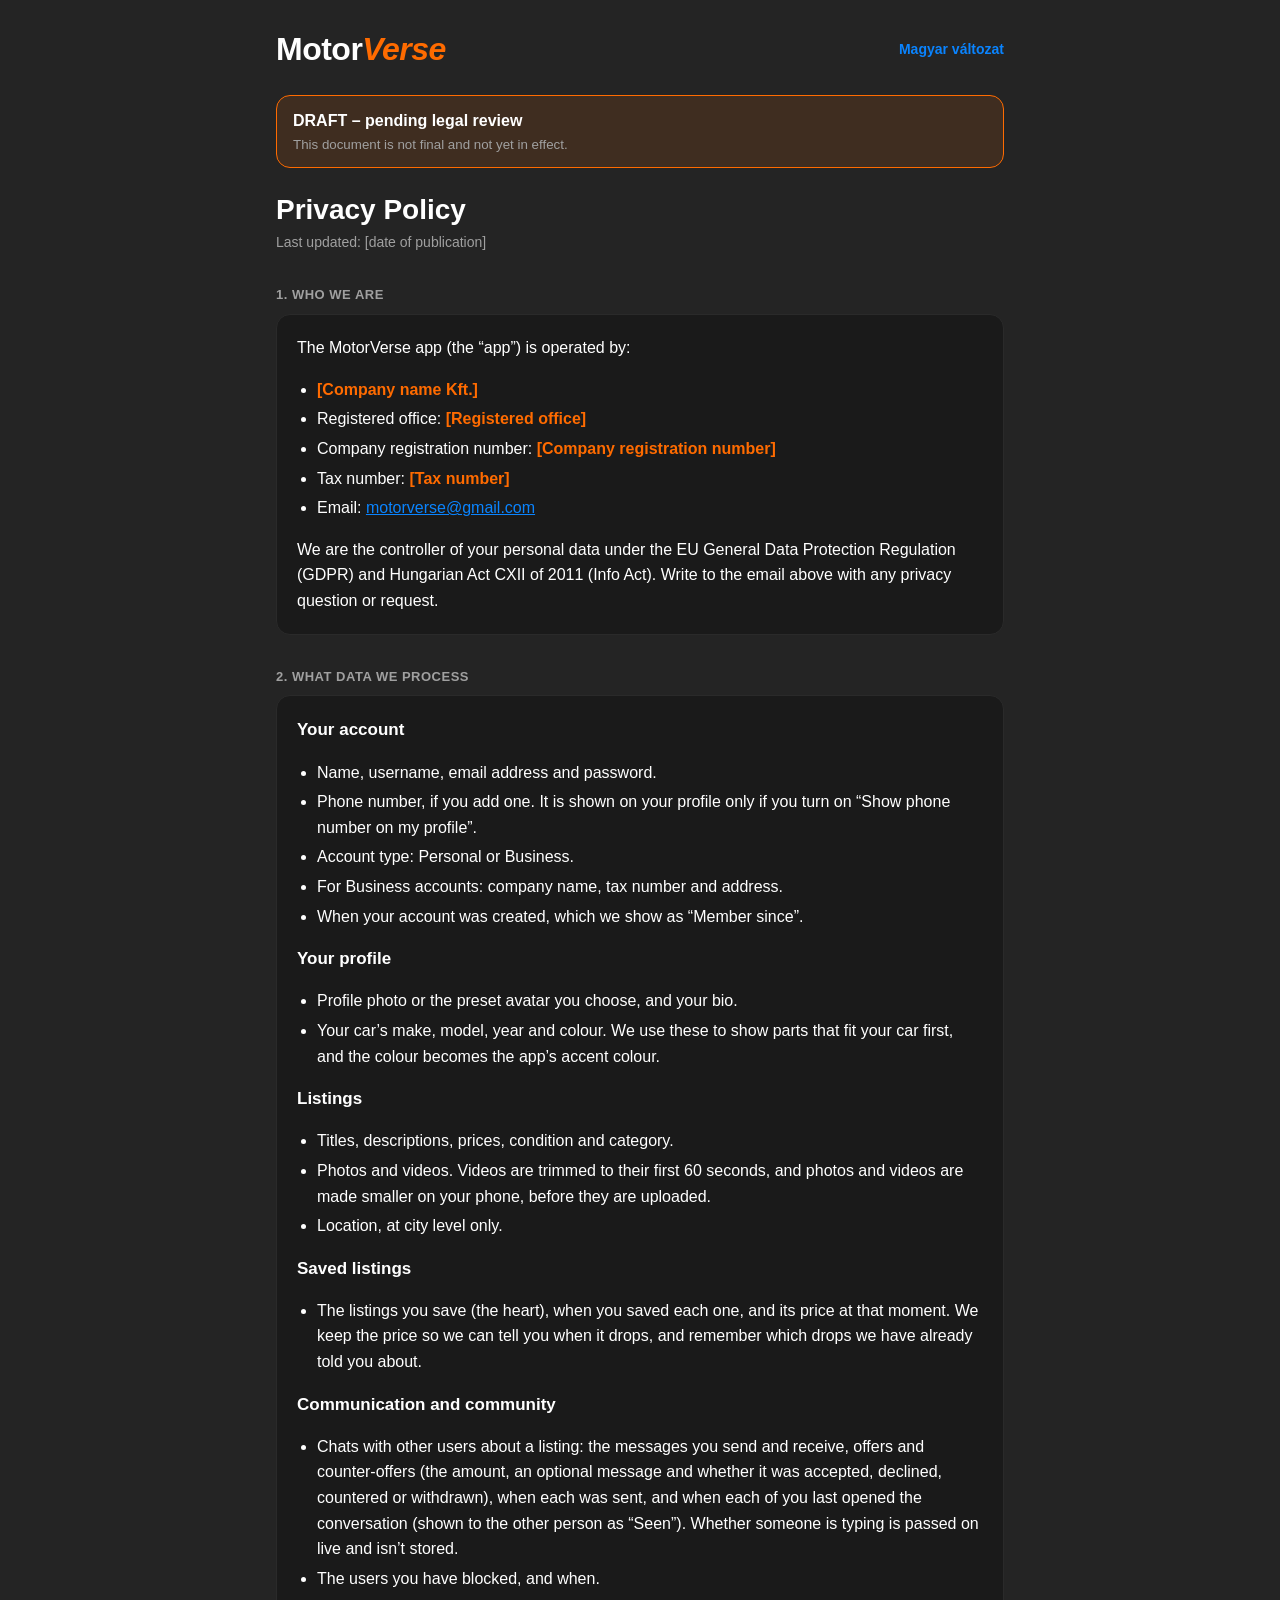
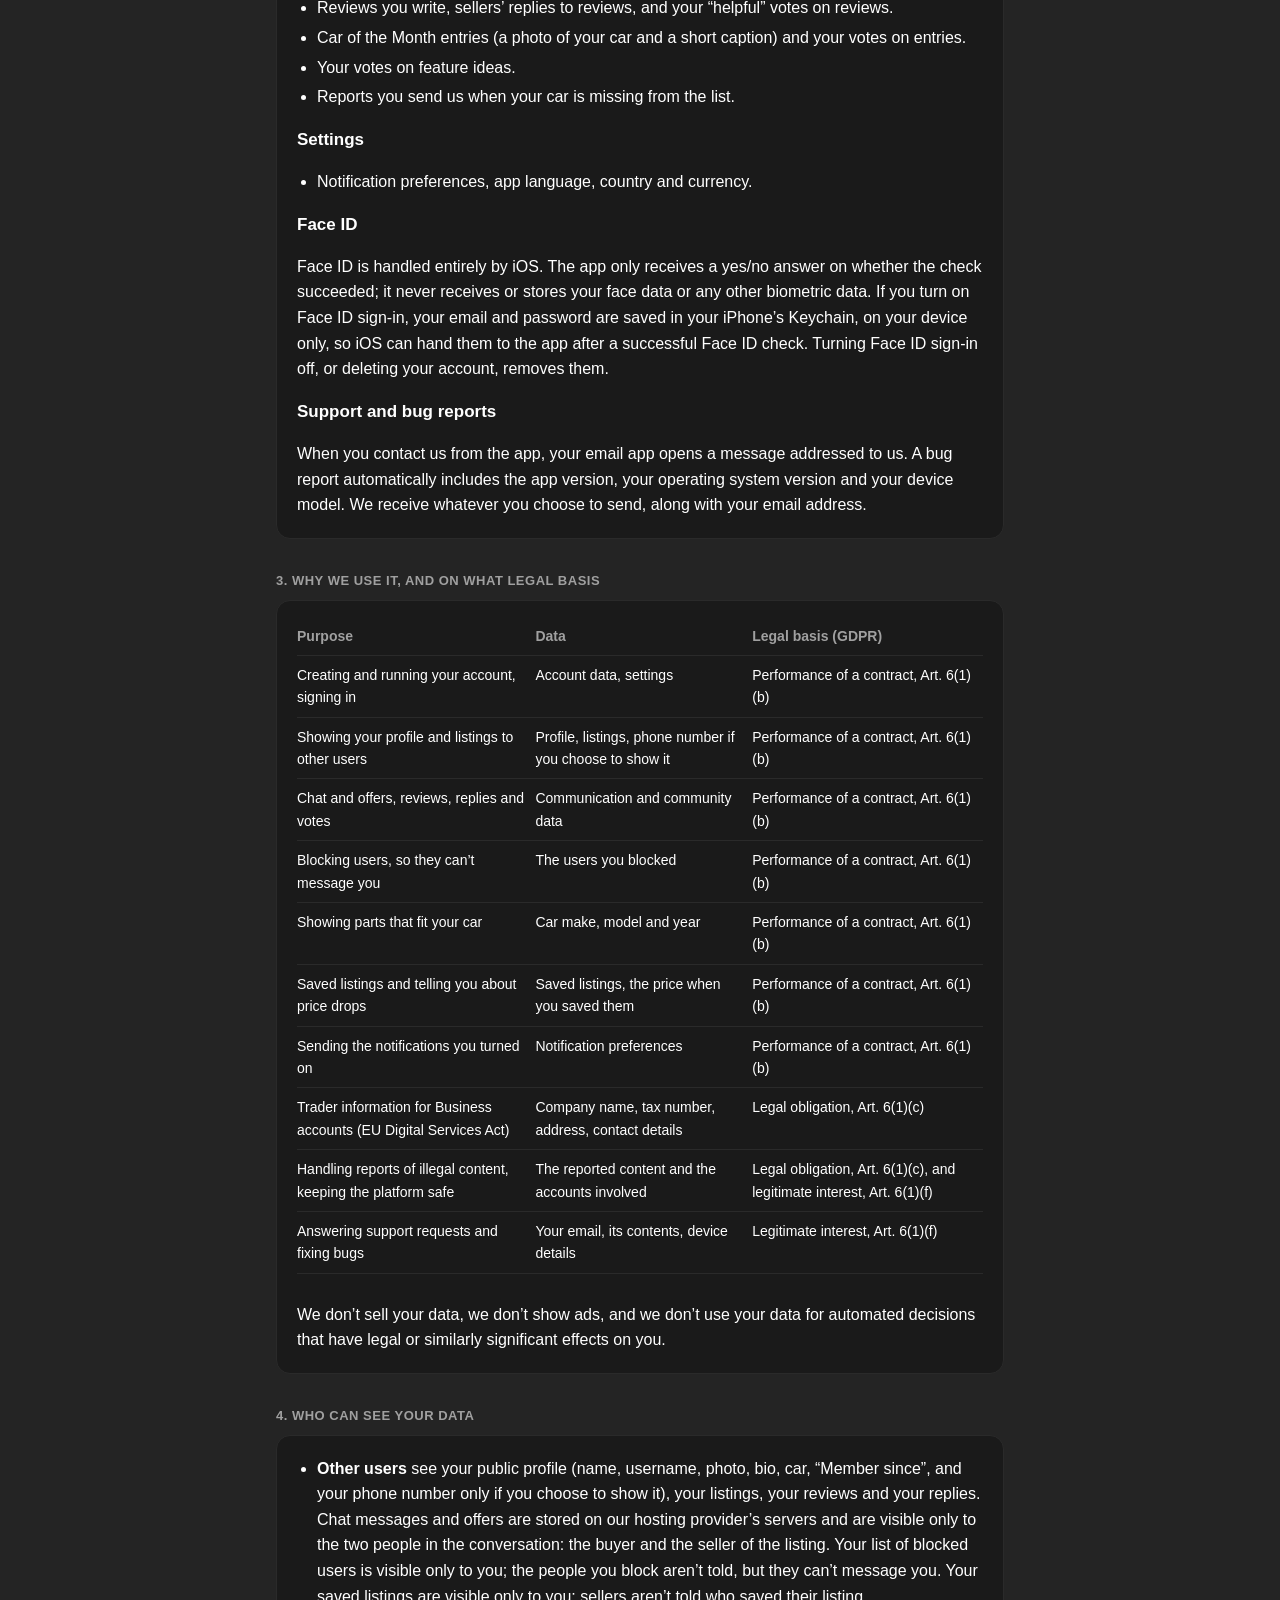
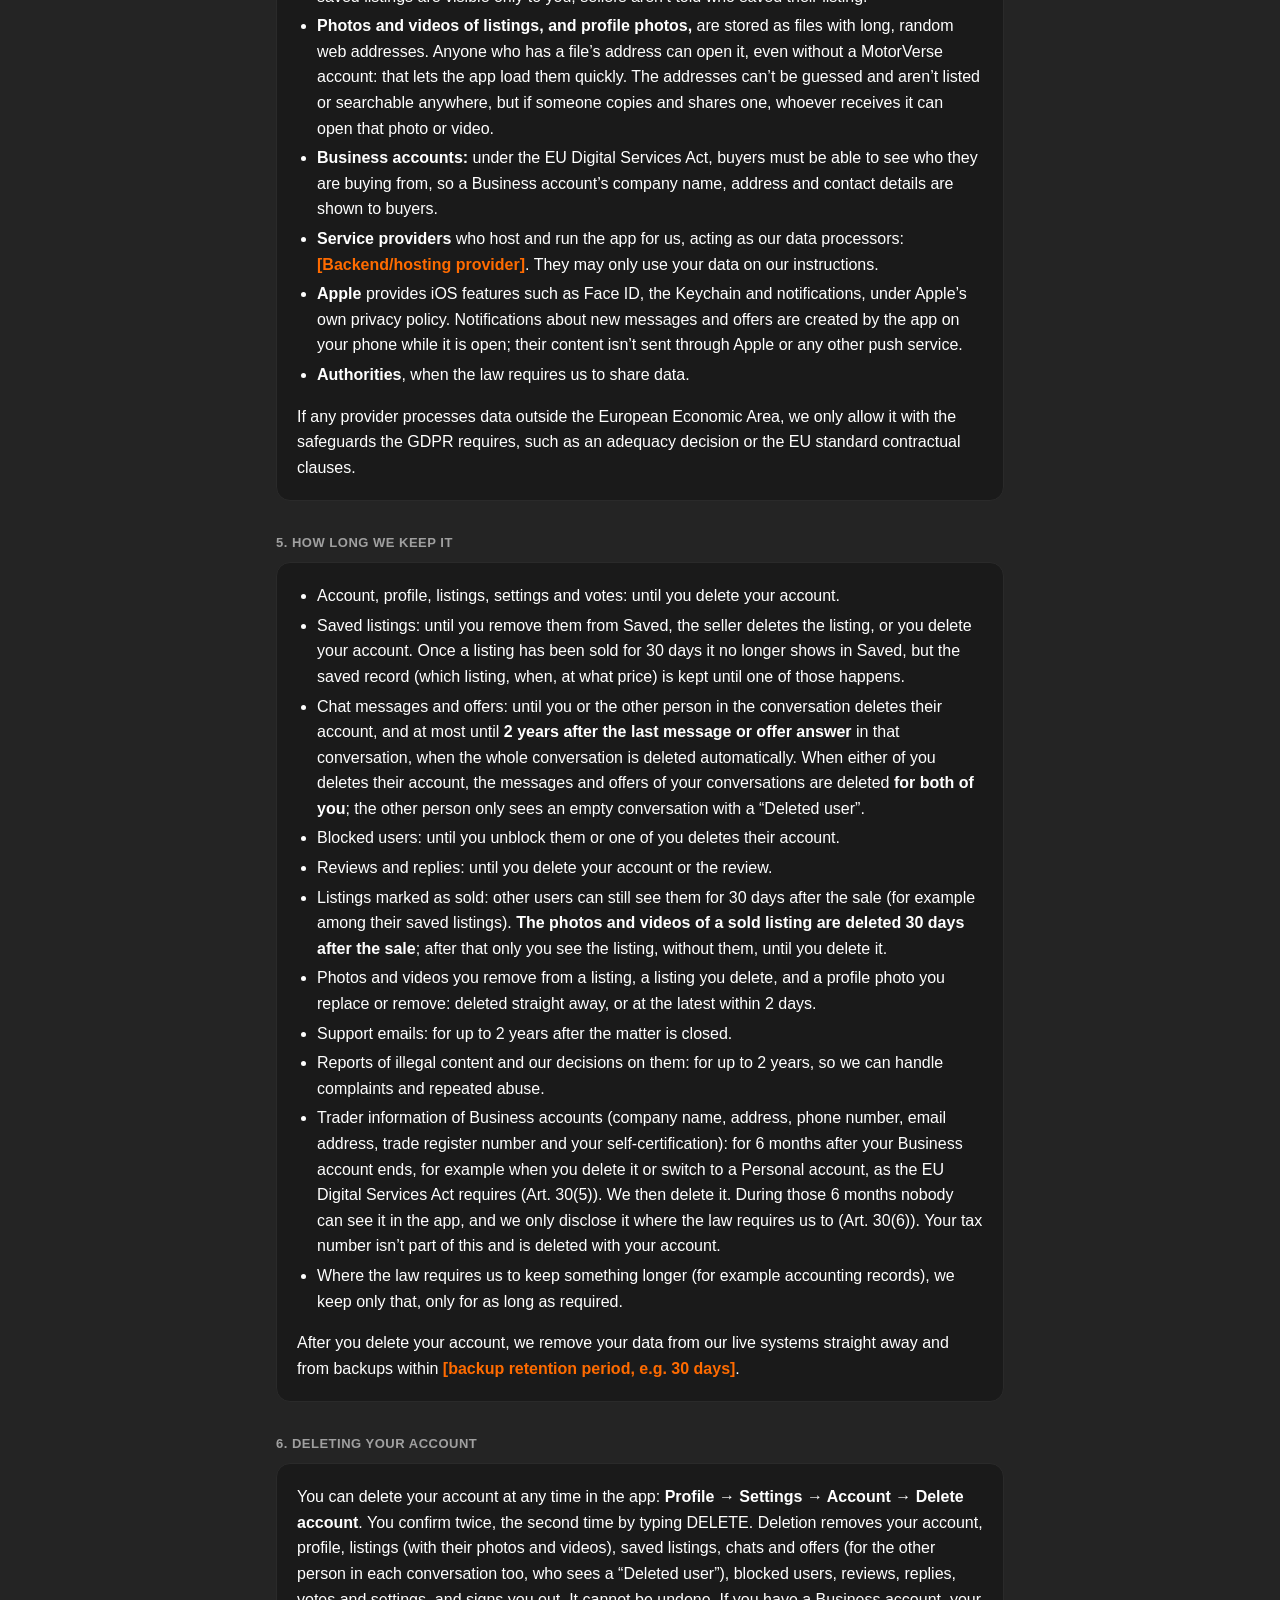
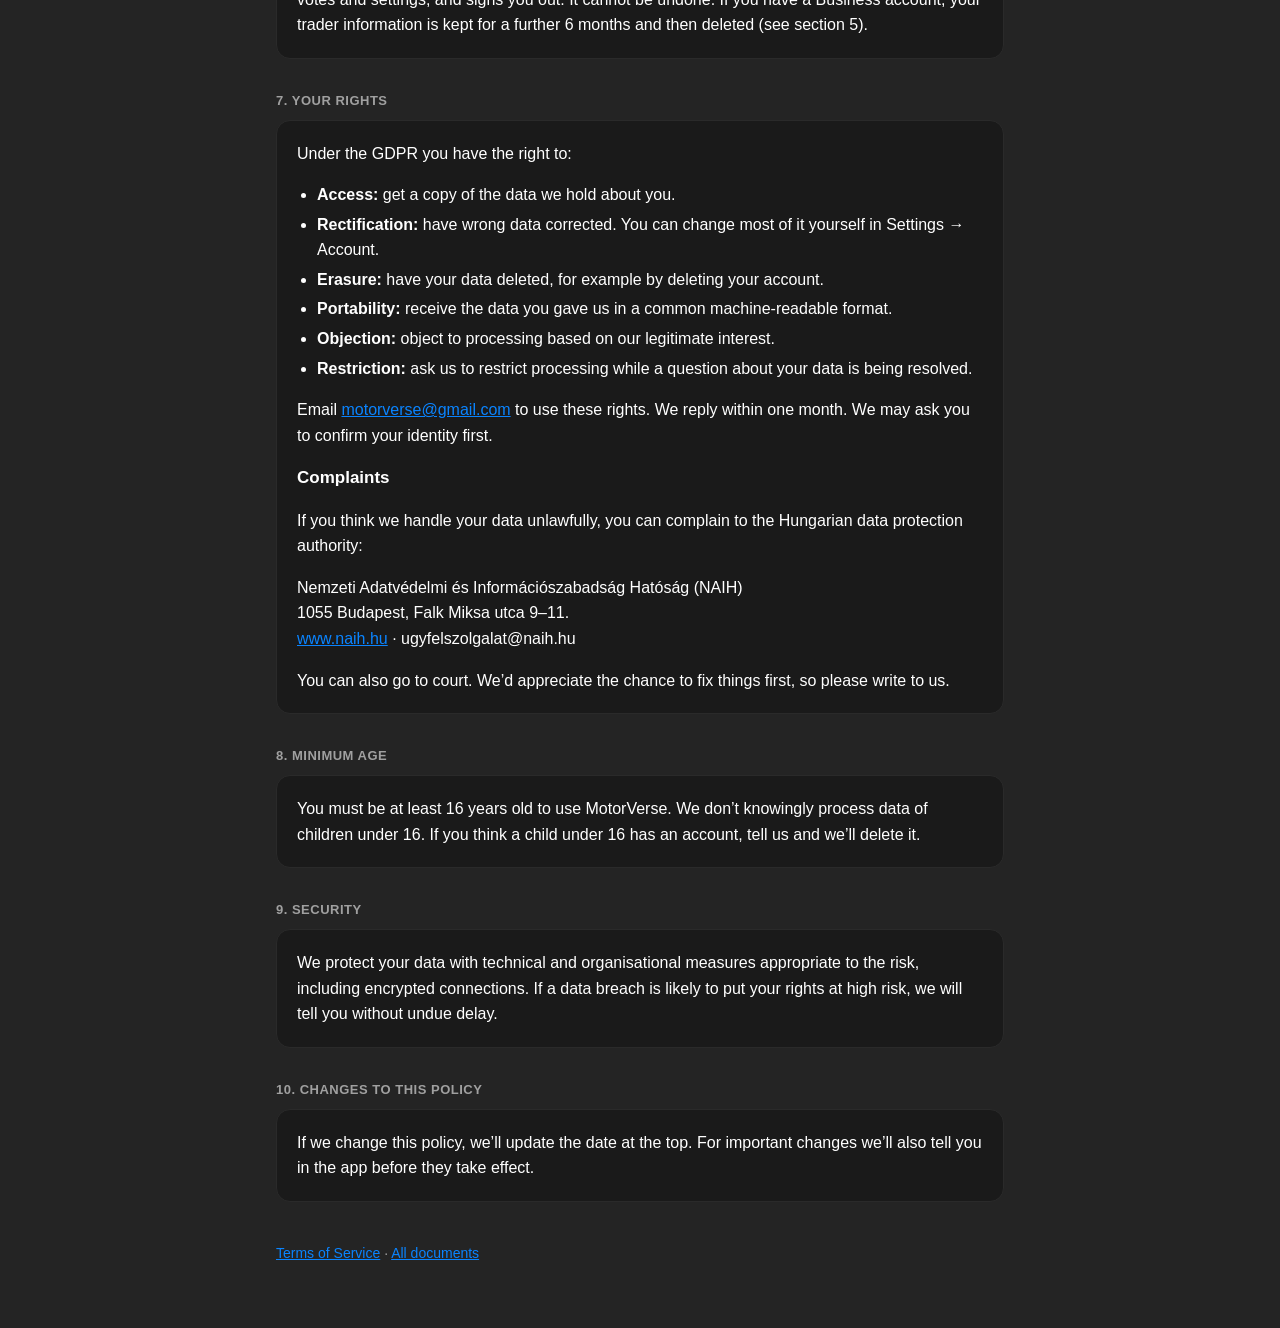
==== commit 9cc8f8bc: "Privacy policy: chat messages, offers and blocks on the server Sections 2-6 (hu + en): what chats an" ====
--- a/privacy-en.html
+++ b/privacy-en.html
@@ -62,7 +62,8 @@
 
     <h3>Communication and community</h3>
     <ul>
-      <li>Chat messages you send and receive.</li>
+      <li>Chats with other users about a listing: the messages you send and receive, offers and counter-offers (the amount, an optional message and whether it was accepted, declined, countered or withdrawn), when each was sent, and when each of you last opened the conversation (shown to the other person as “Seen”). Whether someone is typing is passed on live and isn’t stored.</li>
+      <li>The users you have blocked, and when.</li>
       <li>Reviews you write, sellers’ replies to reviews, and your “helpful” votes on reviews.</li>
       <li>Car of the Month entries (a photo of your car and a short caption) and your votes on entries.</li>
       <li>Your votes on feature ideas.</li>
@@ -89,7 +90,8 @@
         <tbody>
           <tr><td>Creating and running your account, signing in</td><td>Account data, settings</td><td>Performance of a contract, Art. 6(1)(b)</td></tr>
           <tr><td>Showing your profile and listings to other users</td><td>Profile, listings, phone number if you choose to show it</td><td>Performance of a contract, Art. 6(1)(b)</td></tr>
-          <tr><td>Chat, reviews, replies and votes</td><td>Communication and community data</td><td>Performance of a contract, Art. 6(1)(b)</td></tr>
+          <tr><td>Chat and offers, reviews, replies and votes</td><td>Communication and community data</td><td>Performance of a contract, Art. 6(1)(b)</td></tr>
+          <tr><td>Blocking users, so they can’t message you</td><td>The users you blocked</td><td>Performance of a contract, Art. 6(1)(b)</td></tr>
           <tr><td>Showing parts that fit your car</td><td>Car make, model and year</td><td>Performance of a contract, Art. 6(1)(b)</td></tr>
           <tr><td>Saved listings and telling you about price drops</td><td>Saved listings, the price when you saved them</td><td>Performance of a contract, Art. 6(1)(b)</td></tr>
           <tr><td>Sending the notifications you turned on</td><td>Notification preferences</td><td>Performance of a contract, Art. 6(1)(b)</td></tr>
@@ -105,11 +107,11 @@
   <h2>4. Who can see your data</h2>
   <section>
     <ul>
-      <li><strong>Other users</strong> see your public profile (name, username, photo, bio, car, “Member since”, and your phone number only if you choose to show it), your listings, your reviews and your replies. Chat messages are visible only to the people in the conversation. Your saved listings are visible only to you; sellers aren’t told who saved their listing.</li>
+      <li><strong>Other users</strong> see your public profile (name, username, photo, bio, car, “Member since”, and your phone number only if you choose to show it), your listings, your reviews and your replies. Chat messages and offers are stored on our hosting provider’s servers and are visible only to the two people in the conversation: the buyer and the seller of the listing. Your list of blocked users is visible only to you; the people you block aren’t told, but they can’t message you. Your saved listings are visible only to you; sellers aren’t told who saved their listing.</li>
       <li><strong>Photos and videos of listings, and profile photos,</strong> are stored as files with long, random web addresses. Anyone who has a file’s address can open it, even without a MotorVerse account: that lets the app load them quickly. The addresses can’t be guessed and aren’t listed or searchable anywhere, but if someone copies and shares one, whoever receives it can open that photo or video.</li>
       <li><strong>Business accounts:</strong> under the EU Digital Services Act, buyers must be able to see who they are buying from, so a Business account’s company name, address and contact details are shown to buyers.</li>
       <li><strong>Service providers</strong> who host and run the app for us, acting as our data processors: <span class="placeholder">[Backend/hosting provider]</span>. They may only use your data on our instructions.</li>
-      <li><strong>Apple</strong> provides iOS features such as Face ID, the Keychain and notifications, under Apple’s own privacy policy.</li>
+      <li><strong>Apple</strong> provides iOS features such as Face ID, the Keychain and notifications, under Apple’s own privacy policy. Notifications about new messages and offers are created by the app on your phone while it is open; their content isn’t sent through Apple or any other push service.</li>
       <li><strong>Authorities</strong>, when the law requires us to share data.</li>
     </ul>
     <p>If any provider processes data outside the European Economic Area, we only allow it with the safeguards the GDPR requires, such as an adequacy decision or the EU standard contractual clauses.</p>
@@ -120,7 +122,8 @@
     <ul>
       <li>Account, profile, listings, settings and votes: until you delete your account.</li>
       <li>Saved listings: until you remove them from Saved, the seller deletes the listing, or you delete your account. Once a listing has been sold for 30 days it no longer shows in Saved, but the saved record (which listing, when, at what price) is kept until one of those happens.</li>
-      <li>Chat messages: until you delete your account. The other person keeps their own copy of the conversation.</li>
+      <li>Chat messages and offers: until you or the other person in the conversation deletes their account, and at most until <strong>2 years after the last message or offer answer</strong> in that conversation, when the whole conversation is deleted automatically. When either of you deletes their account, the messages and offers of your conversations are deleted <strong>for both of you</strong>; the other person only sees an empty conversation with a “Deleted user”.</li>
+      <li>Blocked users: until you unblock them or one of you deletes their account.</li>
       <li>Reviews and replies: until you delete your account or the review.</li>
       <li>Listings marked as sold: other users can still see them for 30 days after the sale (for example among their saved listings). <strong>The photos and videos of a sold listing are deleted 30 days after the sale</strong>; after that only you see the listing, without them, until you delete it.</li>
       <li>Photos and videos you remove from a listing, a listing you delete, and a profile photo you replace or remove: deleted straight away, or at the latest within 2 days.</li>
@@ -134,7 +137,7 @@
 
   <h2>6. Deleting your account</h2>
   <section>
-    <p>You can delete your account at any time in the app: <strong>Profile → Settings → Account → Delete account</strong>. You confirm twice, the second time by typing DELETE. Deletion removes your account, profile, listings (with their photos and videos), saved listings, chats, reviews, replies, votes and settings, and signs you out. It cannot be undone. If you have a Business account, your trader information is kept for a further 6 months and then deleted (see section 5).</p>
+    <p>You can delete your account at any time in the app: <strong>Profile → Settings → Account → Delete account</strong>. You confirm twice, the second time by typing DELETE. Deletion removes your account, profile, listings (with their photos and videos), saved listings, chats and offers (for the other person in each conversation too, who sees a “Deleted user”), blocked users, reviews, replies, votes and settings, and signs you out. It cannot be undone. If you have a Business account, your trader information is kept for a further 6 months and then deleted (see section 5).</p>
   </section>
 
   <h2>7. Your rights</h2>
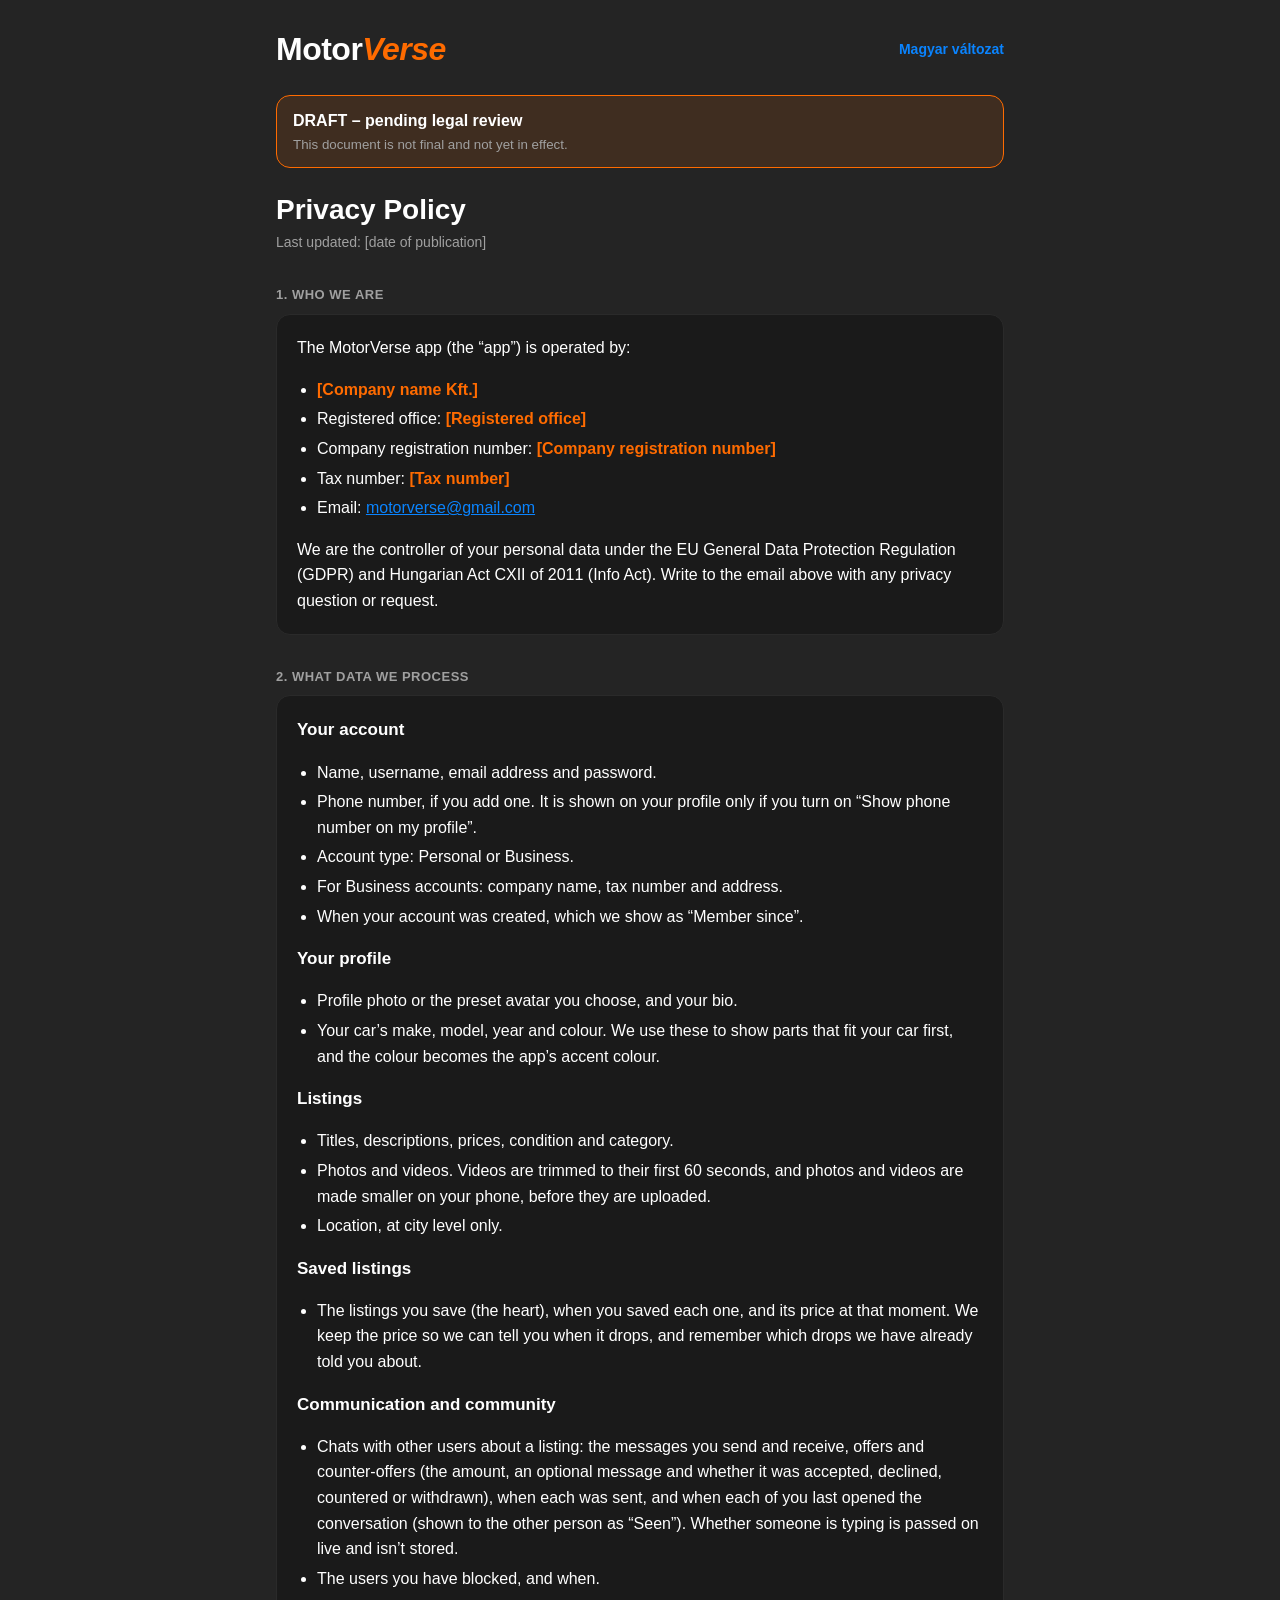
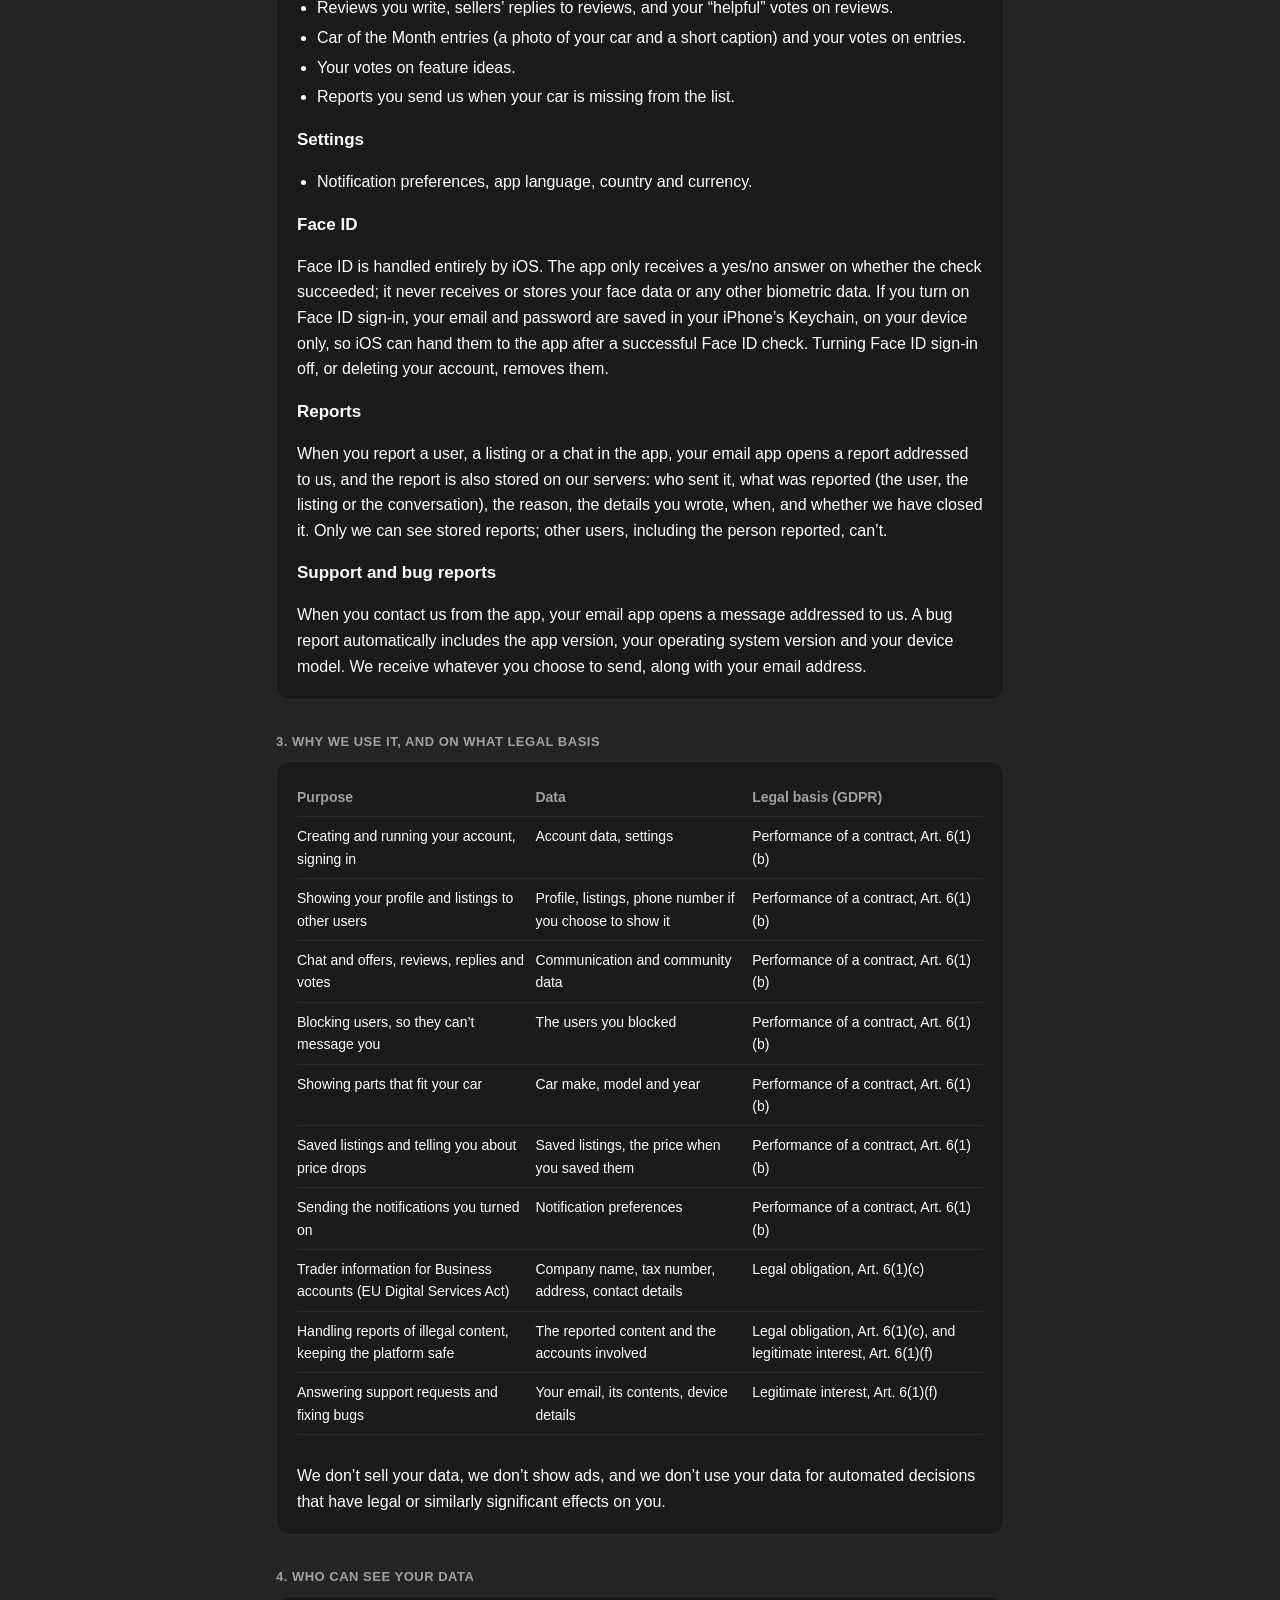
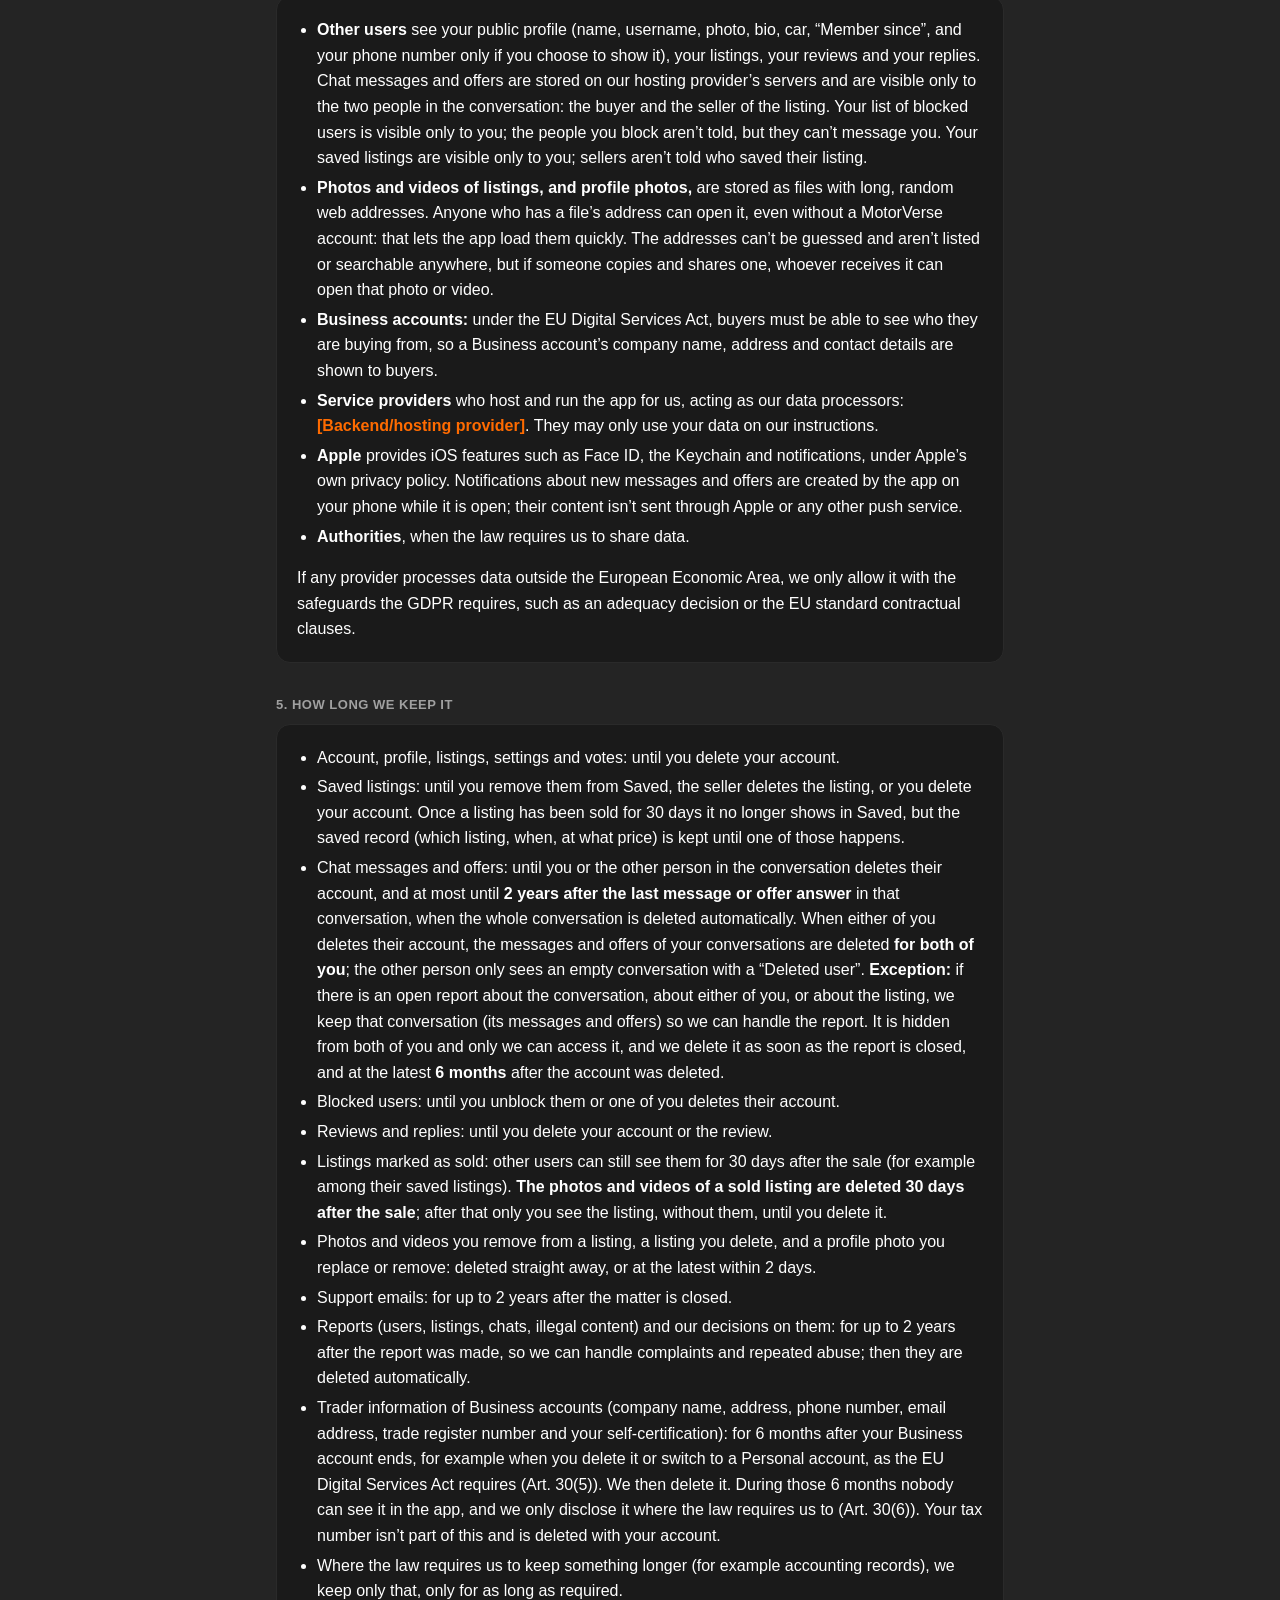
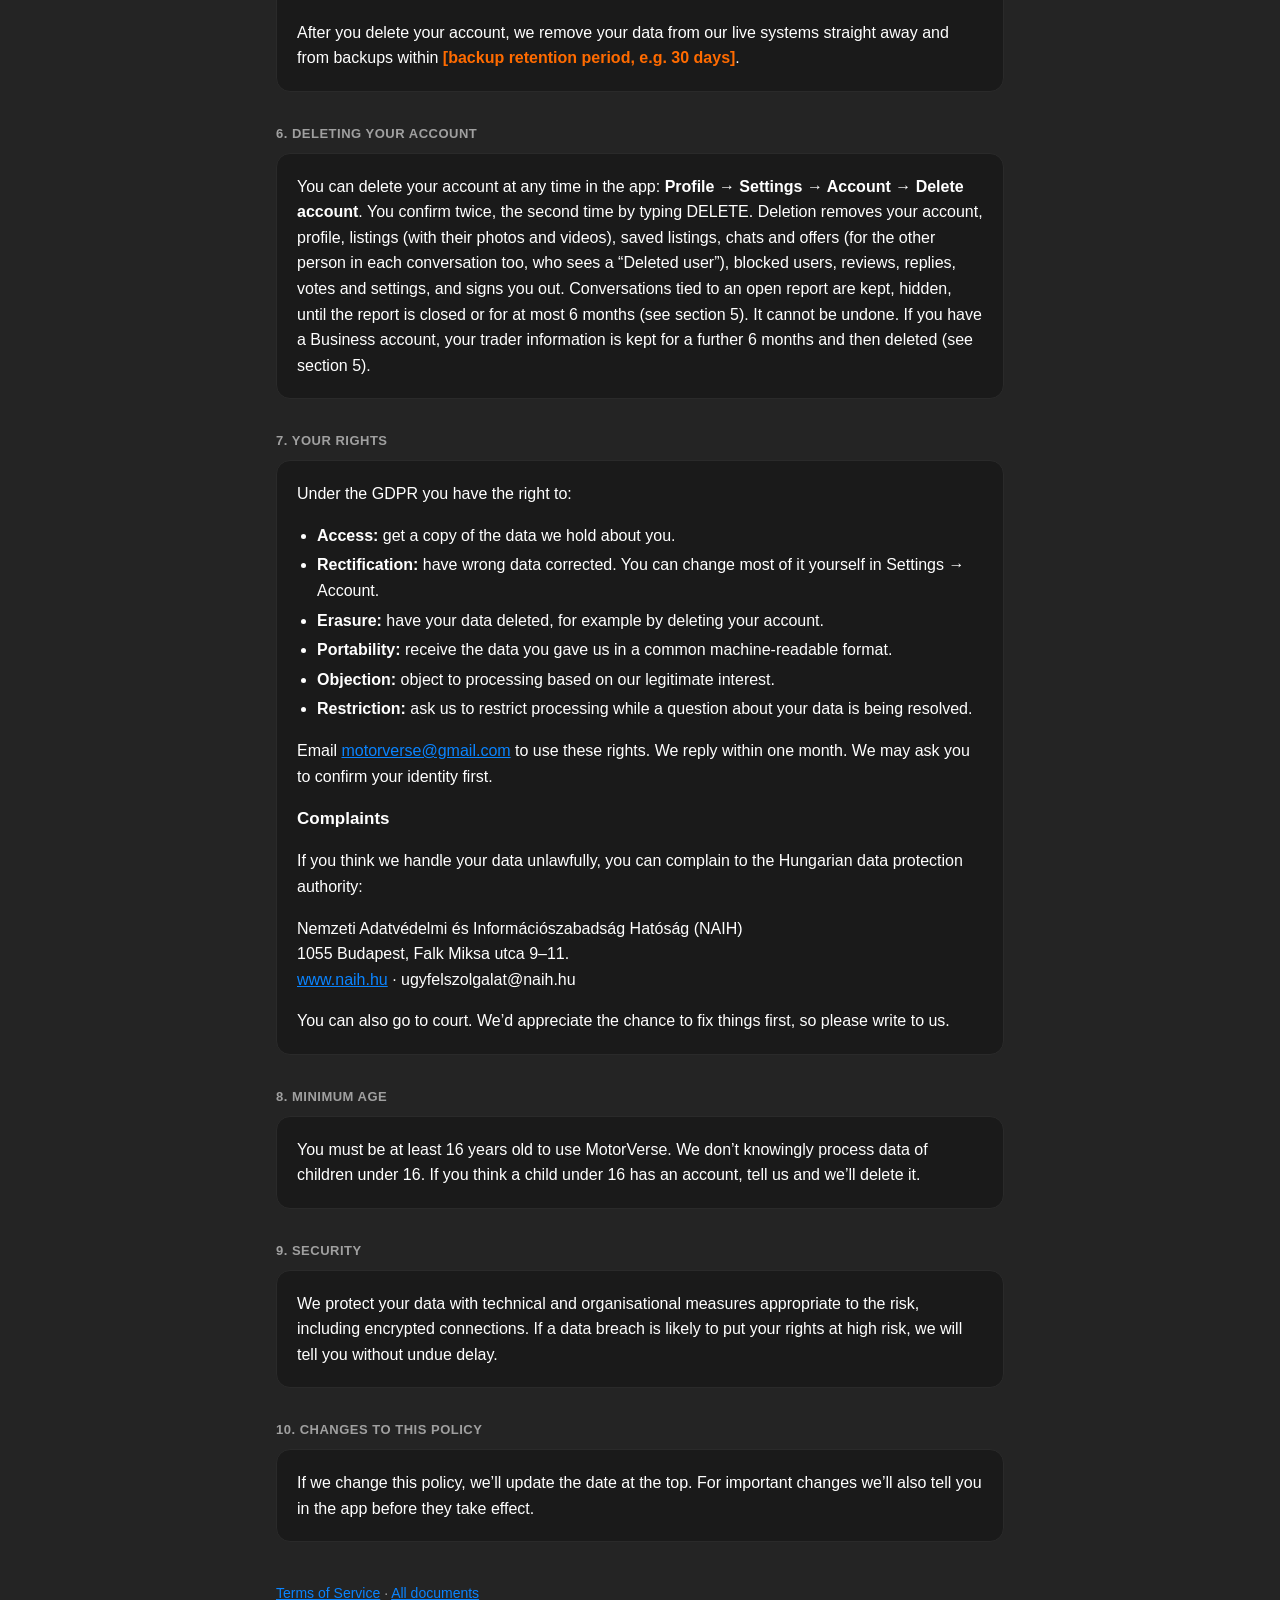
==== commit 69b706ad: "Privacy policy: stored reports; reported chats kept after account deletion Sections 2, 5 and 6 (hu +" ====
--- a/privacy-en.html
+++ b/privacy-en.html
@@ -78,6 +78,9 @@
     <h3>Face ID</h3>
     <p>Face ID is handled entirely by iOS. The app only receives a yes/no answer on whether the check succeeded; it never receives or stores your face data or any other biometric data. If you turn on Face ID sign-in, your email and password are saved in your iPhone’s Keychain, on your device only, so iOS can hand them to the app after a successful Face ID check. Turning Face ID sign-in off, or deleting your account, removes them.</p>
 
+    <h3>Reports</h3>
+    <p>When you report a user, a listing or a chat in the app, your email app opens a report addressed to us, and the report is also stored on our servers: who sent it, what was reported (the user, the listing or the conversation), the reason, the details you wrote, when, and whether we have closed it. Only we can see stored reports; other users, including the person reported, can’t.</p>
+
     <h3>Support and bug reports</h3>
     <p>When you contact us from the app, your email app opens a message addressed to us. A bug report automatically includes the app version, your operating system version and your device model. We receive whatever you choose to send, along with your email address.</p>
   </section>
@@ -122,13 +125,13 @@
     <ul>
       <li>Account, profile, listings, settings and votes: until you delete your account.</li>
       <li>Saved listings: until you remove them from Saved, the seller deletes the listing, or you delete your account. Once a listing has been sold for 30 days it no longer shows in Saved, but the saved record (which listing, when, at what price) is kept until one of those happens.</li>
-      <li>Chat messages and offers: until you or the other person in the conversation deletes their account, and at most until <strong>2 years after the last message or offer answer</strong> in that conversation, when the whole conversation is deleted automatically. When either of you deletes their account, the messages and offers of your conversations are deleted <strong>for both of you</strong>; the other person only sees an empty conversation with a “Deleted user”.</li>
+      <li>Chat messages and offers: until you or the other person in the conversation deletes their account, and at most until <strong>2 years after the last message or offer answer</strong> in that conversation, when the whole conversation is deleted automatically. When either of you deletes their account, the messages and offers of your conversations are deleted <strong>for both of you</strong>; the other person only sees an empty conversation with a “Deleted user”. <strong>Exception:</strong> if there is an open report about the conversation, about either of you, or about the listing, we keep that conversation (its messages and offers) so we can handle the report. It is hidden from both of you and only we can access it, and we delete it as soon as the report is closed, and at the latest <strong>6 months</strong> after the account was deleted.</li>
       <li>Blocked users: until you unblock them or one of you deletes their account.</li>
       <li>Reviews and replies: until you delete your account or the review.</li>
       <li>Listings marked as sold: other users can still see them for 30 days after the sale (for example among their saved listings). <strong>The photos and videos of a sold listing are deleted 30 days after the sale</strong>; after that only you see the listing, without them, until you delete it.</li>
       <li>Photos and videos you remove from a listing, a listing you delete, and a profile photo you replace or remove: deleted straight away, or at the latest within 2 days.</li>
       <li>Support emails: for up to 2 years after the matter is closed.</li>
-      <li>Reports of illegal content and our decisions on them: for up to 2 years, so we can handle complaints and repeated abuse.</li>
+      <li>Reports (users, listings, chats, illegal content) and our decisions on them: for up to 2 years after the report was made, so we can handle complaints and repeated abuse; then they are deleted automatically.</li>
       <li>Trader information of Business accounts (company name, address, phone number, email address, trade register number and your self-certification): for 6 months after your Business account ends, for example when you delete it or switch to a Personal account, as the EU Digital Services Act requires (Art. 30(5)). We then delete it. During those 6 months nobody can see it in the app, and we only disclose it where the law requires us to (Art. 30(6)). Your tax number isn’t part of this and is deleted with your account.</li>
       <li>Where the law requires us to keep something longer (for example accounting records), we keep only that, only for as long as required.</li>
     </ul>
@@ -137,7 +140,7 @@
 
   <h2>6. Deleting your account</h2>
   <section>
-    <p>You can delete your account at any time in the app: <strong>Profile → Settings → Account → Delete account</strong>. You confirm twice, the second time by typing DELETE. Deletion removes your account, profile, listings (with their photos and videos), saved listings, chats and offers (for the other person in each conversation too, who sees a “Deleted user”), blocked users, reviews, replies, votes and settings, and signs you out. It cannot be undone. If you have a Business account, your trader information is kept for a further 6 months and then deleted (see section 5).</p>
+    <p>You can delete your account at any time in the app: <strong>Profile → Settings → Account → Delete account</strong>. You confirm twice, the second time by typing DELETE. Deletion removes your account, profile, listings (with their photos and videos), saved listings, chats and offers (for the other person in each conversation too, who sees a “Deleted user”), blocked users, reviews, replies, votes and settings, and signs you out. Conversations tied to an open report are kept, hidden, until the report is closed or for at most 6 months (see section 5). It cannot be undone. If you have a Business account, your trader information is kept for a further 6 months and then deleted (see section 5).</p>
   </section>
 
   <h2>7. Your rights</h2>
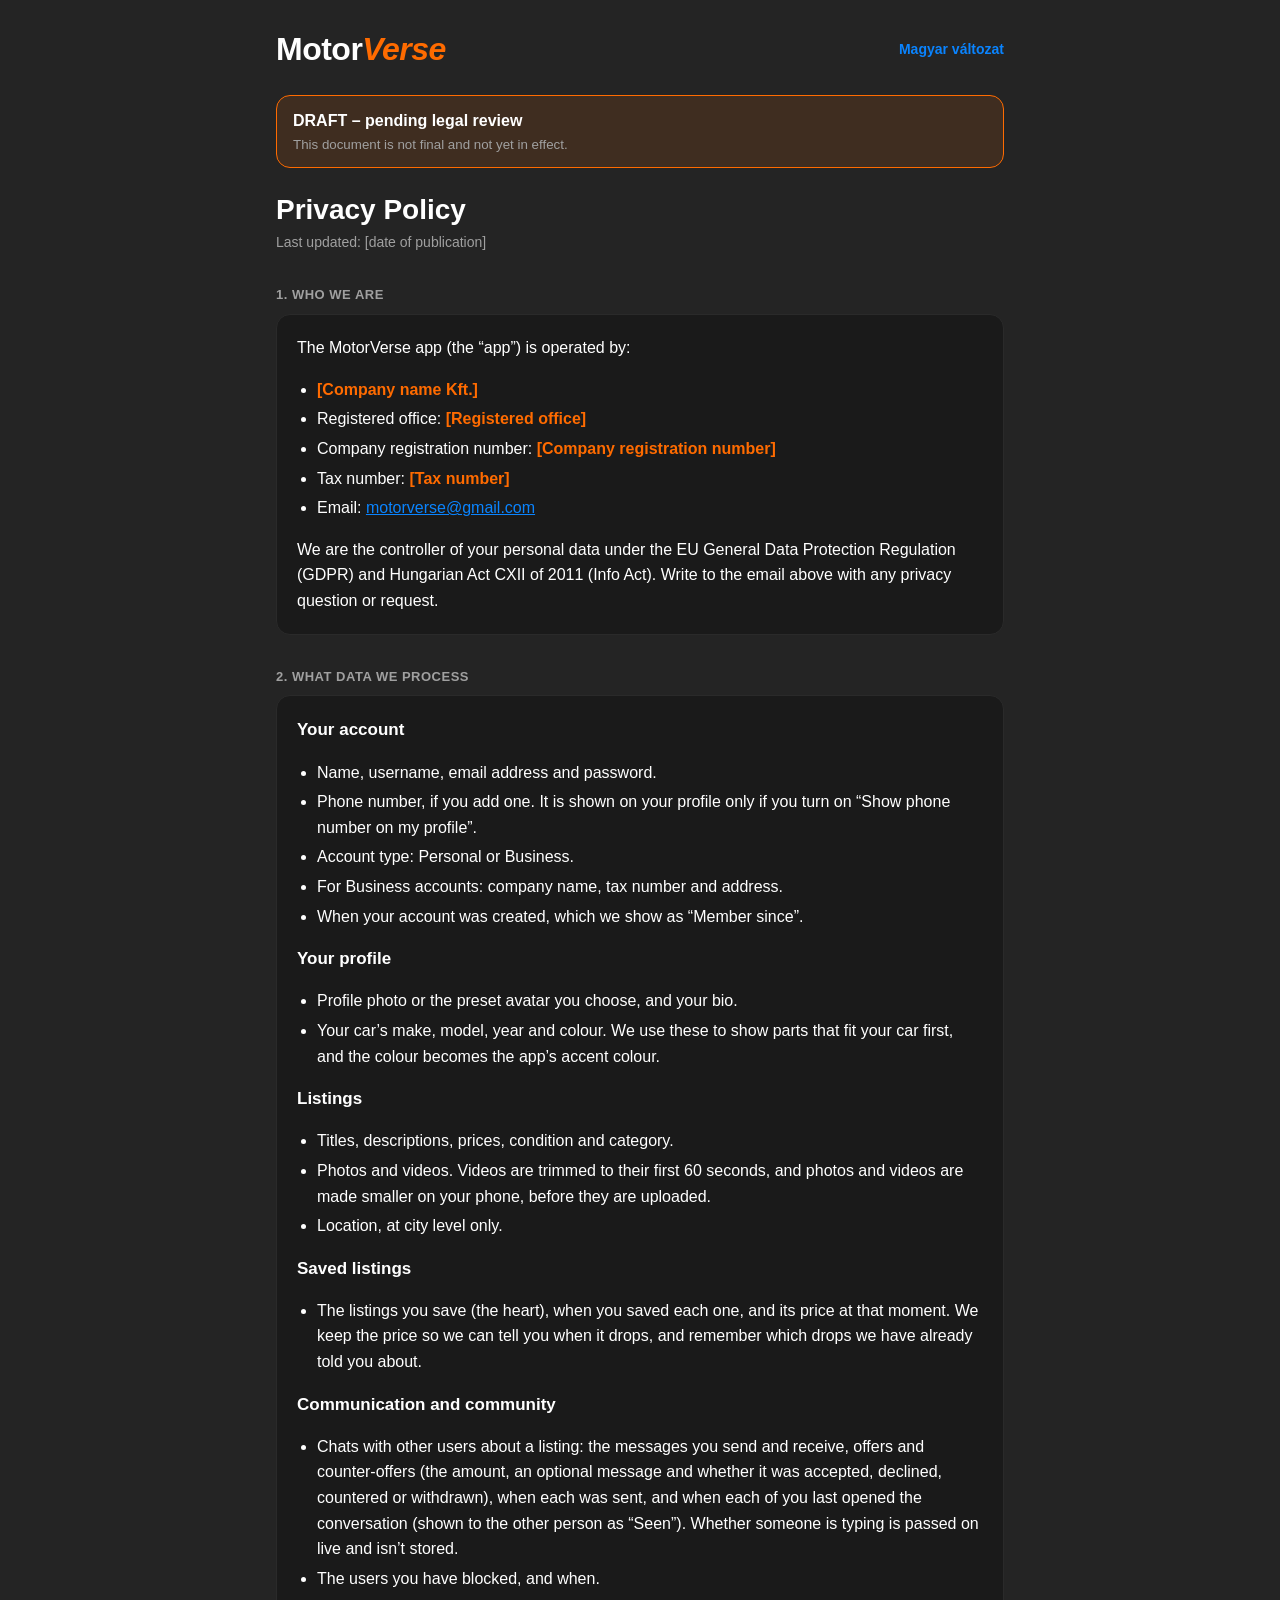
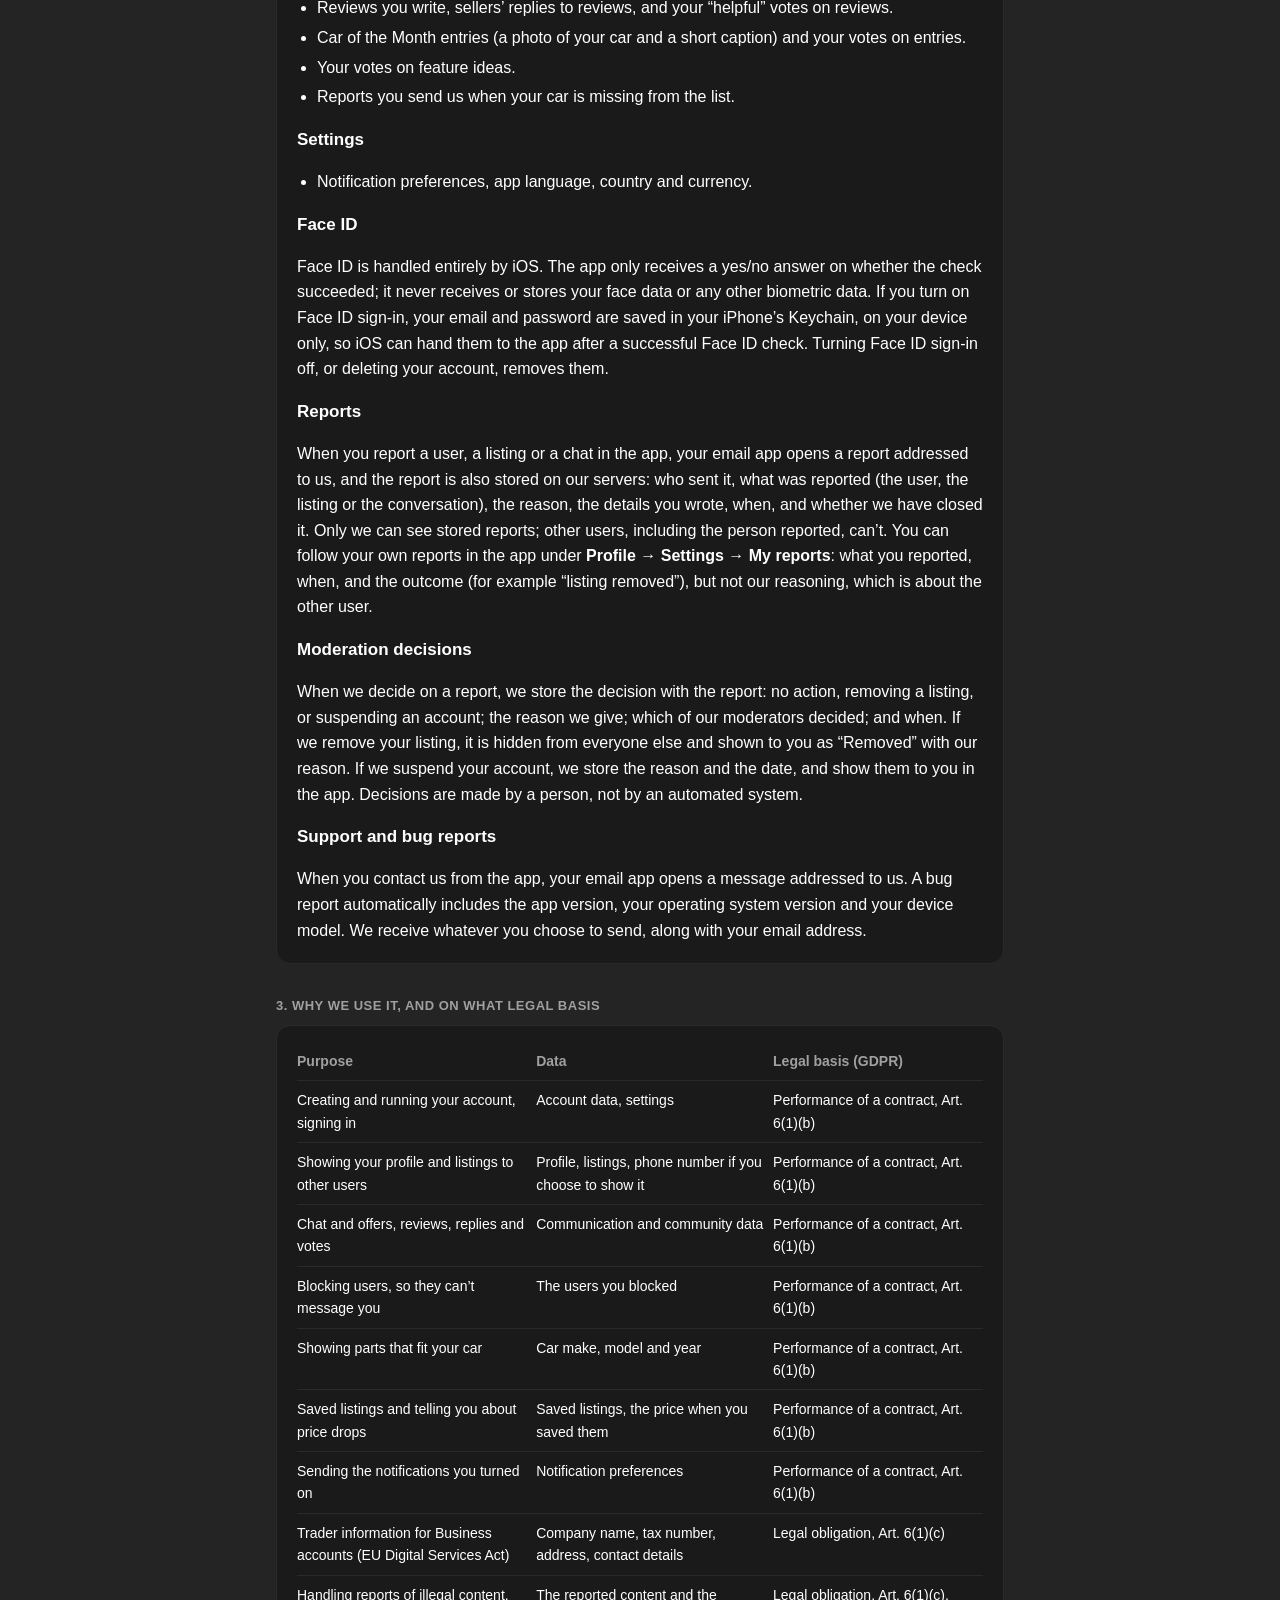
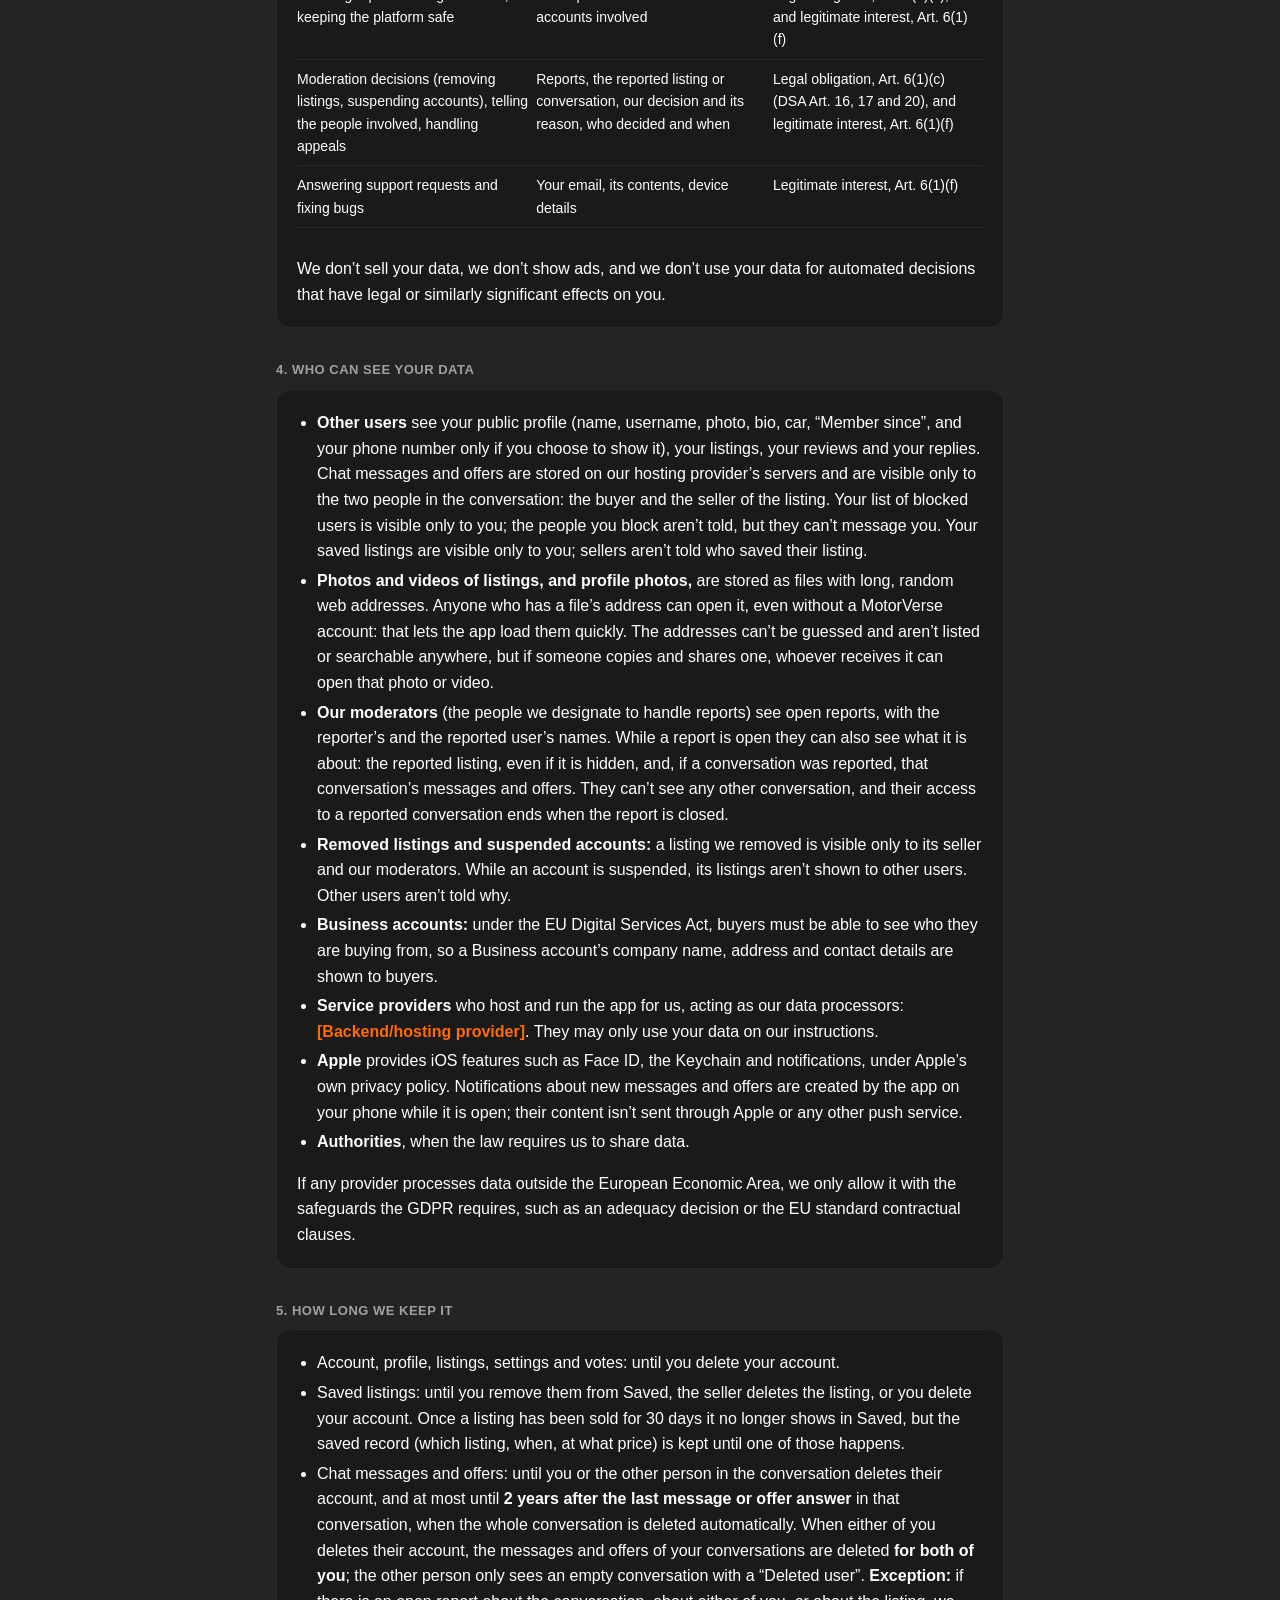
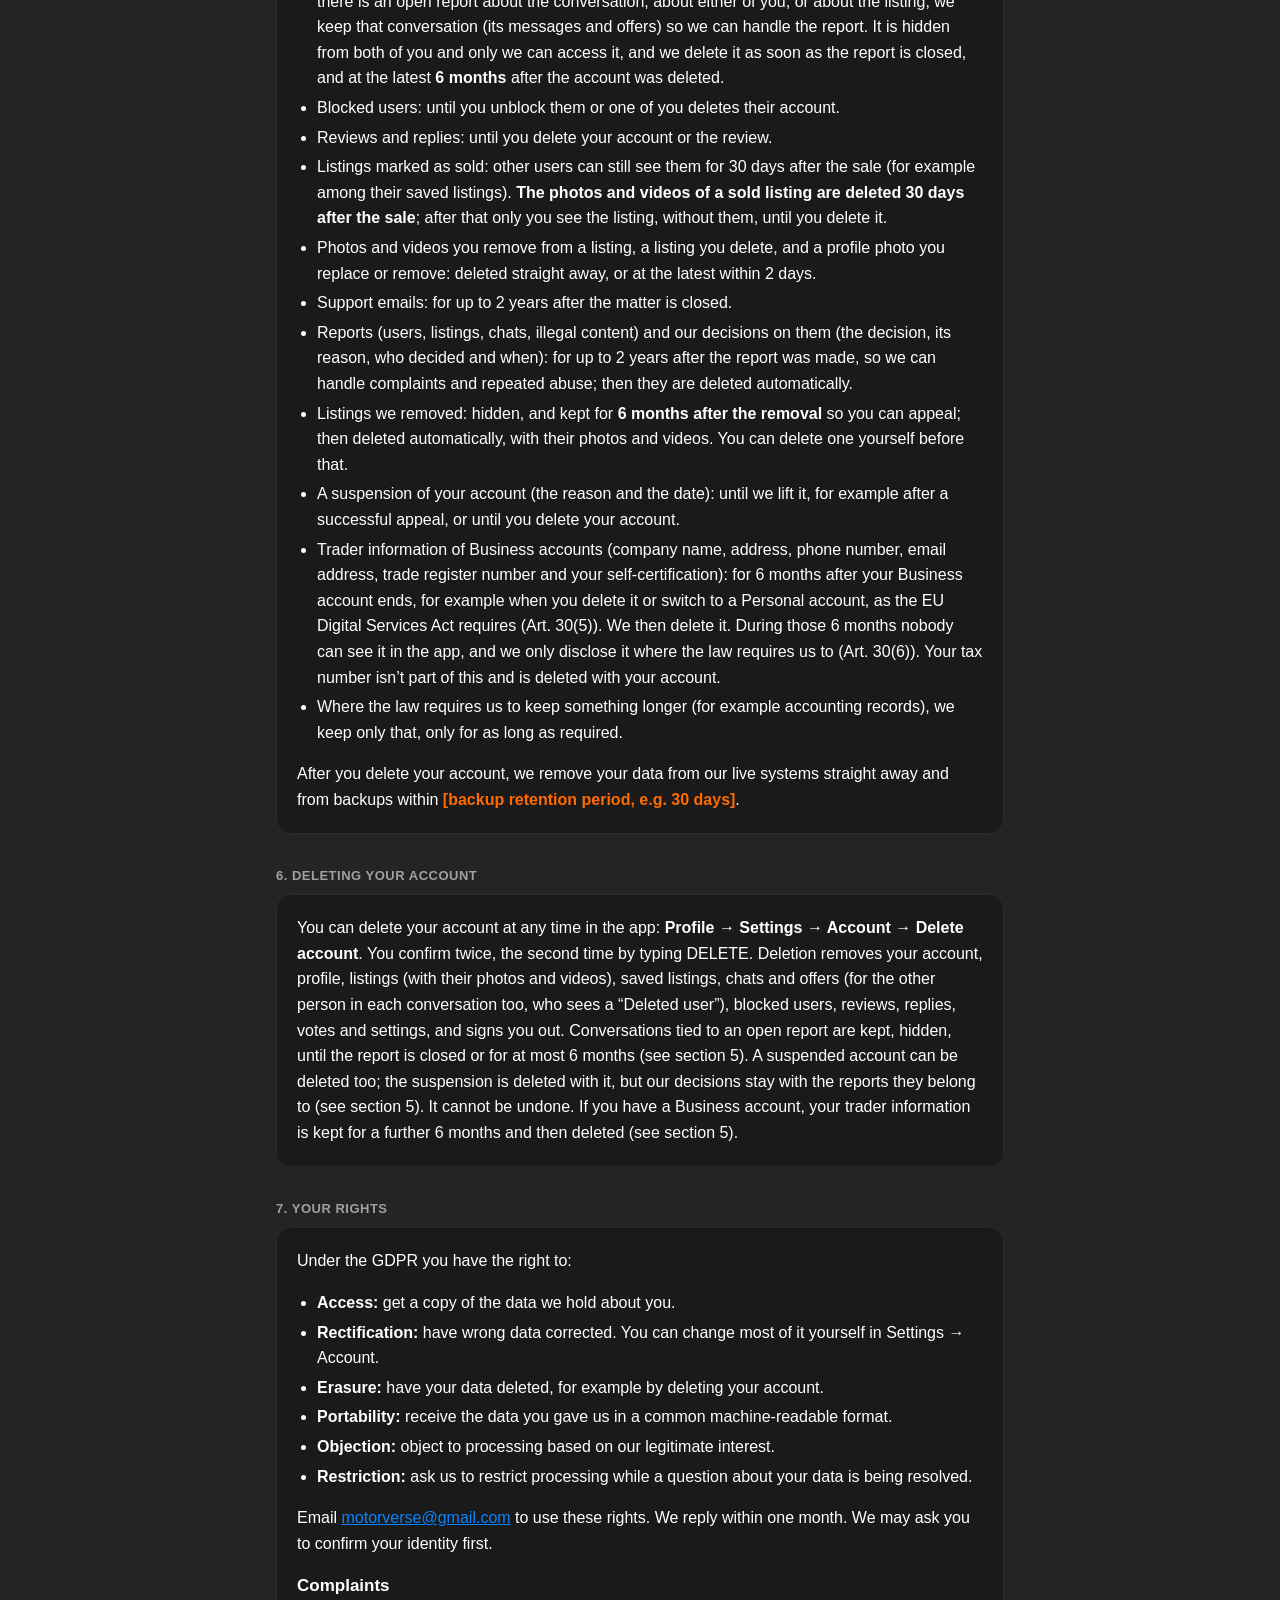
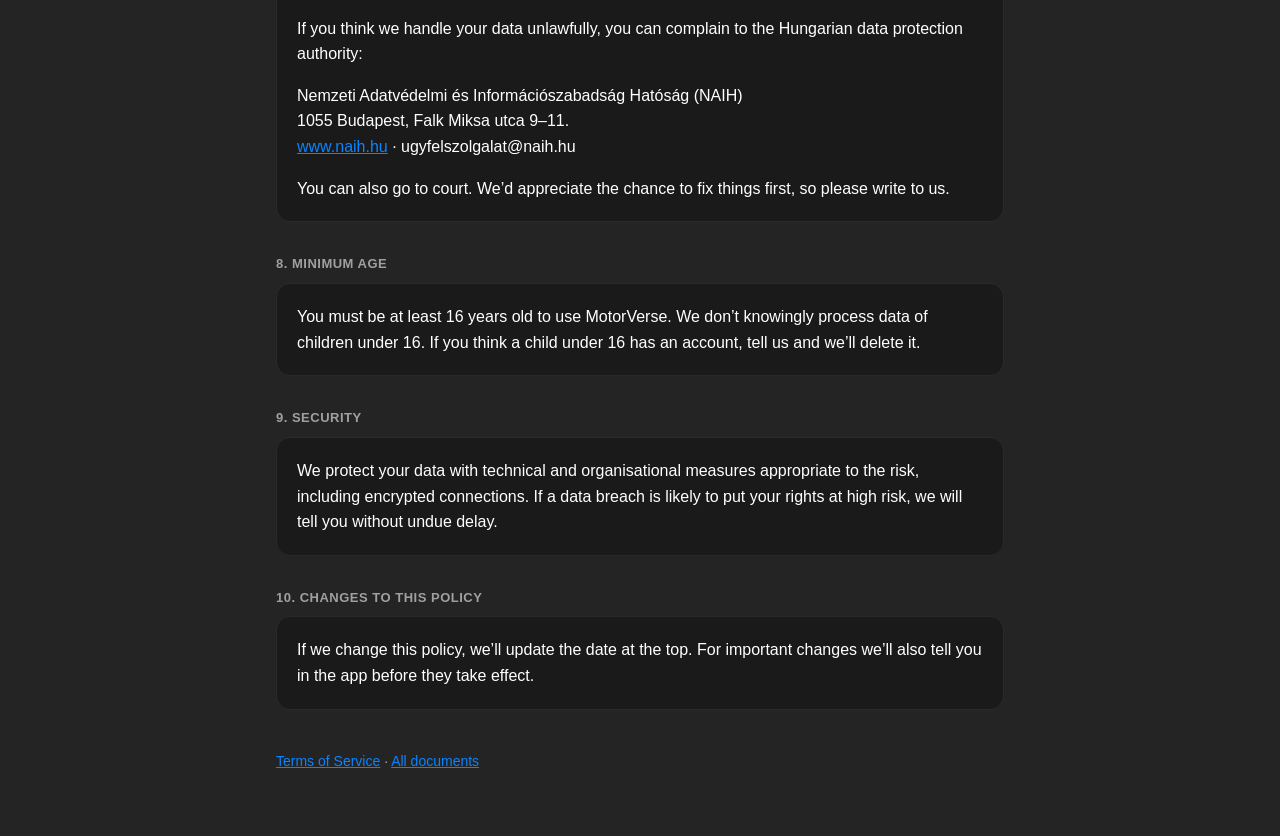
==== commit adcb1417: "Privacy policy and terms: moderation decisions, removed listings, suspensions, appeals Co-Authored-B" ====
--- a/privacy-en.html
+++ b/privacy-en.html
@@ -79,7 +79,10 @@
     <p>Face ID is handled entirely by iOS. The app only receives a yes/no answer on whether the check succeeded; it never receives or stores your face data or any other biometric data. If you turn on Face ID sign-in, your email and password are saved in your iPhone’s Keychain, on your device only, so iOS can hand them to the app after a successful Face ID check. Turning Face ID sign-in off, or deleting your account, removes them.</p>
 
     <h3>Reports</h3>
-    <p>When you report a user, a listing or a chat in the app, your email app opens a report addressed to us, and the report is also stored on our servers: who sent it, what was reported (the user, the listing or the conversation), the reason, the details you wrote, when, and whether we have closed it. Only we can see stored reports; other users, including the person reported, can’t.</p>
+    <p>When you report a user, a listing or a chat in the app, your email app opens a report addressed to us, and the report is also stored on our servers: who sent it, what was reported (the user, the listing or the conversation), the reason, the details you wrote, when, and whether we have closed it. Only we can see stored reports; other users, including the person reported, can’t. You can follow your own reports in the app under <strong>Profile → Settings → My reports</strong>: what you reported, when, and the outcome (for example “listing removed”), but not our reasoning, which is about the other user.</p>
+
+    <h3>Moderation decisions</h3>
+    <p>When we decide on a report, we store the decision with the report: no action, removing a listing, or suspending an account; the reason we give; which of our moderators decided; and when. If we remove your listing, it is hidden from everyone else and shown to you as “Removed” with our reason. If we suspend your account, we store the reason and the date, and show them to you in the app. Decisions are made by a person, not by an automated system.</p>
 
     <h3>Support and bug reports</h3>
     <p>When you contact us from the app, your email app opens a message addressed to us. A bug report automatically includes the app version, your operating system version and your device model. We receive whatever you choose to send, along with your email address.</p>
@@ -100,6 +103,7 @@
           <tr><td>Sending the notifications you turned on</td><td>Notification preferences</td><td>Performance of a contract, Art. 6(1)(b)</td></tr>
           <tr><td>Trader information for Business accounts (EU Digital Services Act)</td><td>Company name, tax number, address, contact details</td><td>Legal obligation, Art. 6(1)(c)</td></tr>
           <tr><td>Handling reports of illegal content, keeping the platform safe</td><td>The reported content and the accounts involved</td><td>Legal obligation, Art. 6(1)(c), and legitimate interest, Art. 6(1)(f)</td></tr>
+          <tr><td>Moderation decisions (removing listings, suspending accounts), telling the people involved, handling appeals</td><td>Reports, the reported listing or conversation, our decision and its reason, who decided and when</td><td>Legal obligation, Art. 6(1)(c) (DSA Art. 16, 17 and 20), and legitimate interest, Art. 6(1)(f)</td></tr>
           <tr><td>Answering support requests and fixing bugs</td><td>Your email, its contents, device details</td><td>Legitimate interest, Art. 6(1)(f)</td></tr>
         </tbody>
       </table>
@@ -112,6 +116,8 @@
     <ul>
       <li><strong>Other users</strong> see your public profile (name, username, photo, bio, car, “Member since”, and your phone number only if you choose to show it), your listings, your reviews and your replies. Chat messages and offers are stored on our hosting provider’s servers and are visible only to the two people in the conversation: the buyer and the seller of the listing. Your list of blocked users is visible only to you; the people you block aren’t told, but they can’t message you. Your saved listings are visible only to you; sellers aren’t told who saved their listing.</li>
       <li><strong>Photos and videos of listings, and profile photos,</strong> are stored as files with long, random web addresses. Anyone who has a file’s address can open it, even without a MotorVerse account: that lets the app load them quickly. The addresses can’t be guessed and aren’t listed or searchable anywhere, but if someone copies and shares one, whoever receives it can open that photo or video.</li>
+      <li><strong>Our moderators</strong> (the people we designate to handle reports) see open reports, with the reporter’s and the reported user’s names. While a report is open they can also see what it is about: the reported listing, even if it is hidden, and, if a conversation was reported, that conversation’s messages and offers. They can’t see any other conversation, and their access to a reported conversation ends when the report is closed.</li>
+      <li><strong>Removed listings and suspended accounts:</strong> a listing we removed is visible only to its seller and our moderators. While an account is suspended, its listings aren’t shown to other users. Other users aren’t told why.</li>
       <li><strong>Business accounts:</strong> under the EU Digital Services Act, buyers must be able to see who they are buying from, so a Business account’s company name, address and contact details are shown to buyers.</li>
       <li><strong>Service providers</strong> who host and run the app for us, acting as our data processors: <span class="placeholder">[Backend/hosting provider]</span>. They may only use your data on our instructions.</li>
       <li><strong>Apple</strong> provides iOS features such as Face ID, the Keychain and notifications, under Apple’s own privacy policy. Notifications about new messages and offers are created by the app on your phone while it is open; their content isn’t sent through Apple or any other push service.</li>
@@ -131,7 +137,9 @@
       <li>Listings marked as sold: other users can still see them for 30 days after the sale (for example among their saved listings). <strong>The photos and videos of a sold listing are deleted 30 days after the sale</strong>; after that only you see the listing, without them, until you delete it.</li>
       <li>Photos and videos you remove from a listing, a listing you delete, and a profile photo you replace or remove: deleted straight away, or at the latest within 2 days.</li>
       <li>Support emails: for up to 2 years after the matter is closed.</li>
-      <li>Reports (users, listings, chats, illegal content) and our decisions on them: for up to 2 years after the report was made, so we can handle complaints and repeated abuse; then they are deleted automatically.</li>
+      <li>Reports (users, listings, chats, illegal content) and our decisions on them (the decision, its reason, who decided and when): for up to 2 years after the report was made, so we can handle complaints and repeated abuse; then they are deleted automatically.</li>
+      <li>Listings we removed: hidden, and kept for <strong>6 months after the removal</strong> so you can appeal; then deleted automatically, with their photos and videos. You can delete one yourself before that.</li>
+      <li>A suspension of your account (the reason and the date): until we lift it, for example after a successful appeal, or until you delete your account.</li>
       <li>Trader information of Business accounts (company name, address, phone number, email address, trade register number and your self-certification): for 6 months after your Business account ends, for example when you delete it or switch to a Personal account, as the EU Digital Services Act requires (Art. 30(5)). We then delete it. During those 6 months nobody can see it in the app, and we only disclose it where the law requires us to (Art. 30(6)). Your tax number isn’t part of this and is deleted with your account.</li>
       <li>Where the law requires us to keep something longer (for example accounting records), we keep only that, only for as long as required.</li>
     </ul>
@@ -140,7 +148,7 @@
 
   <h2>6. Deleting your account</h2>
   <section>
-    <p>You can delete your account at any time in the app: <strong>Profile → Settings → Account → Delete account</strong>. You confirm twice, the second time by typing DELETE. Deletion removes your account, profile, listings (with their photos and videos), saved listings, chats and offers (for the other person in each conversation too, who sees a “Deleted user”), blocked users, reviews, replies, votes and settings, and signs you out. Conversations tied to an open report are kept, hidden, until the report is closed or for at most 6 months (see section 5). It cannot be undone. If you have a Business account, your trader information is kept for a further 6 months and then deleted (see section 5).</p>
+    <p>You can delete your account at any time in the app: <strong>Profile → Settings → Account → Delete account</strong>. You confirm twice, the second time by typing DELETE. Deletion removes your account, profile, listings (with their photos and videos), saved listings, chats and offers (for the other person in each conversation too, who sees a “Deleted user”), blocked users, reviews, replies, votes and settings, and signs you out. Conversations tied to an open report are kept, hidden, until the report is closed or for at most 6 months (see section 5). A suspended account can be deleted too; the suspension is deleted with it, but our decisions stay with the reports they belong to (see section 5). It cannot be undone. If you have a Business account, your trader information is kept for a further 6 months and then deleted (see section 5).</p>
   </section>
 
   <h2>7. Your rights</h2>
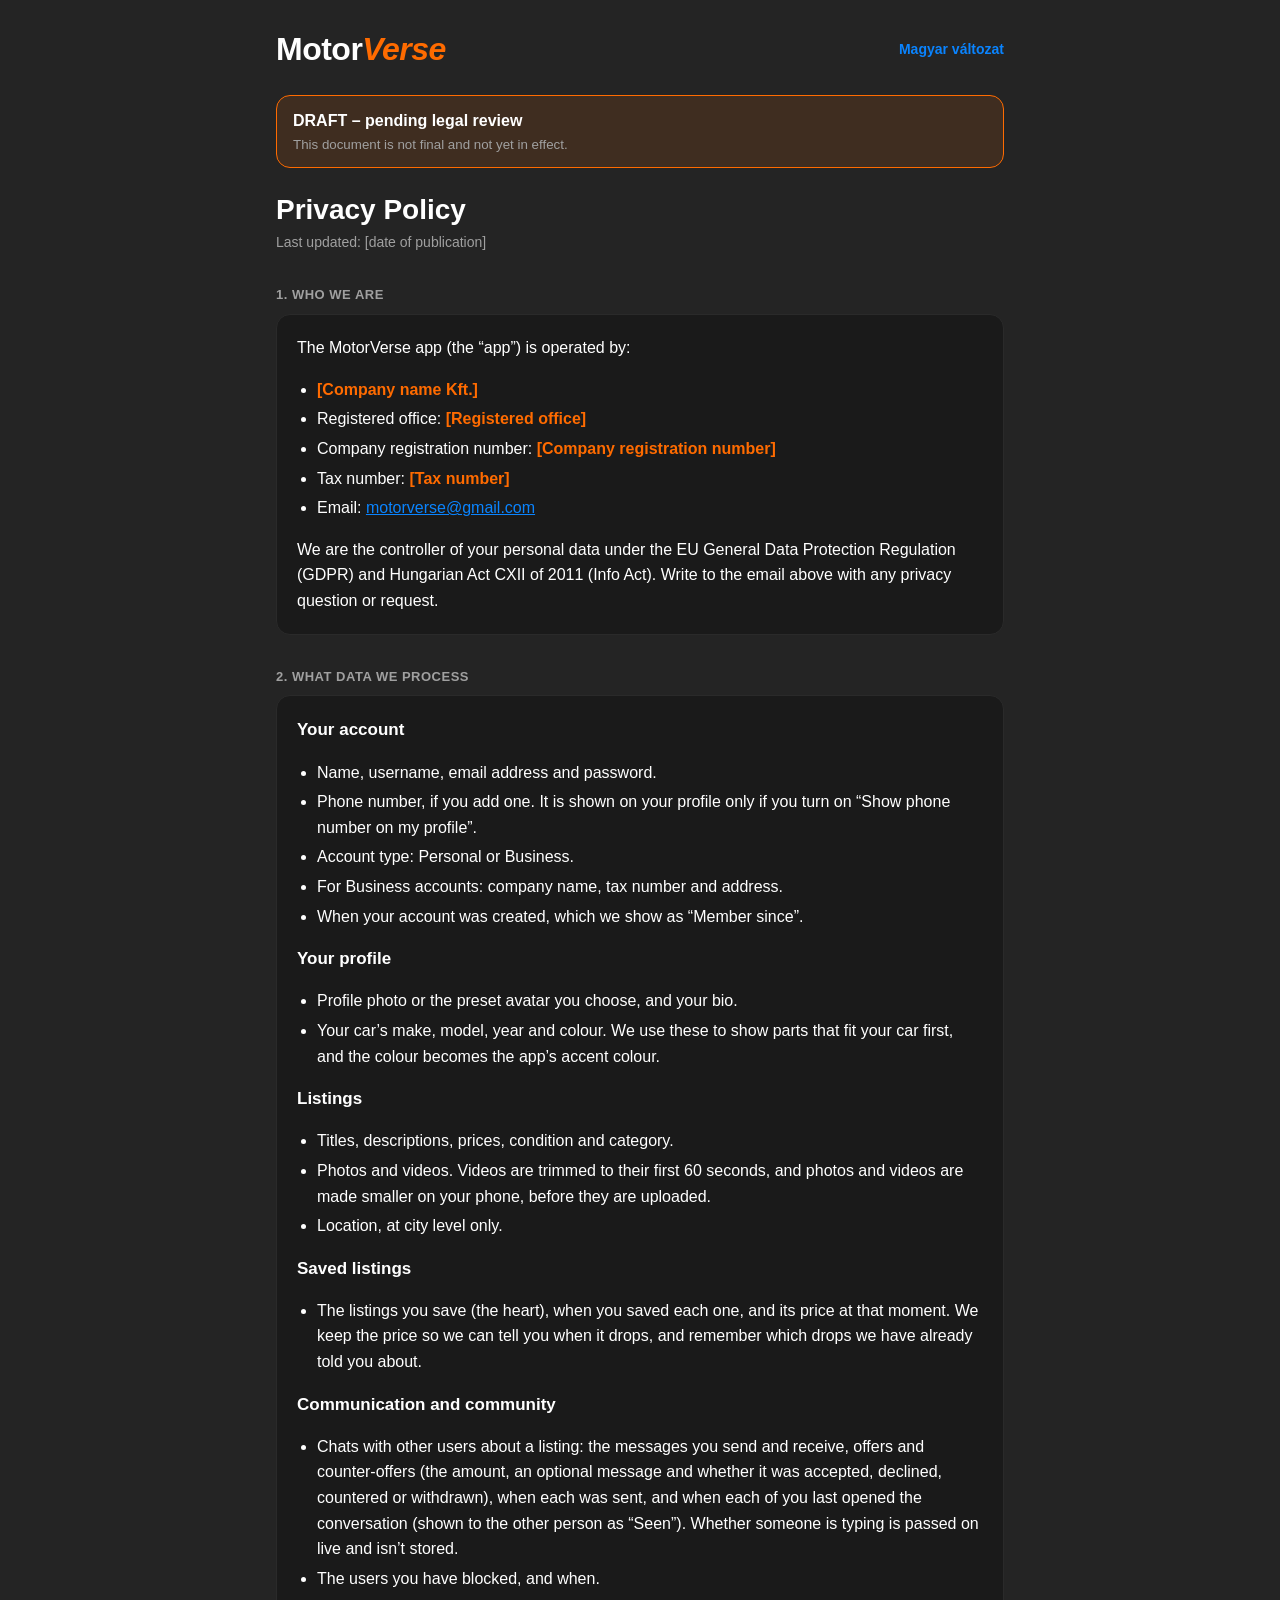
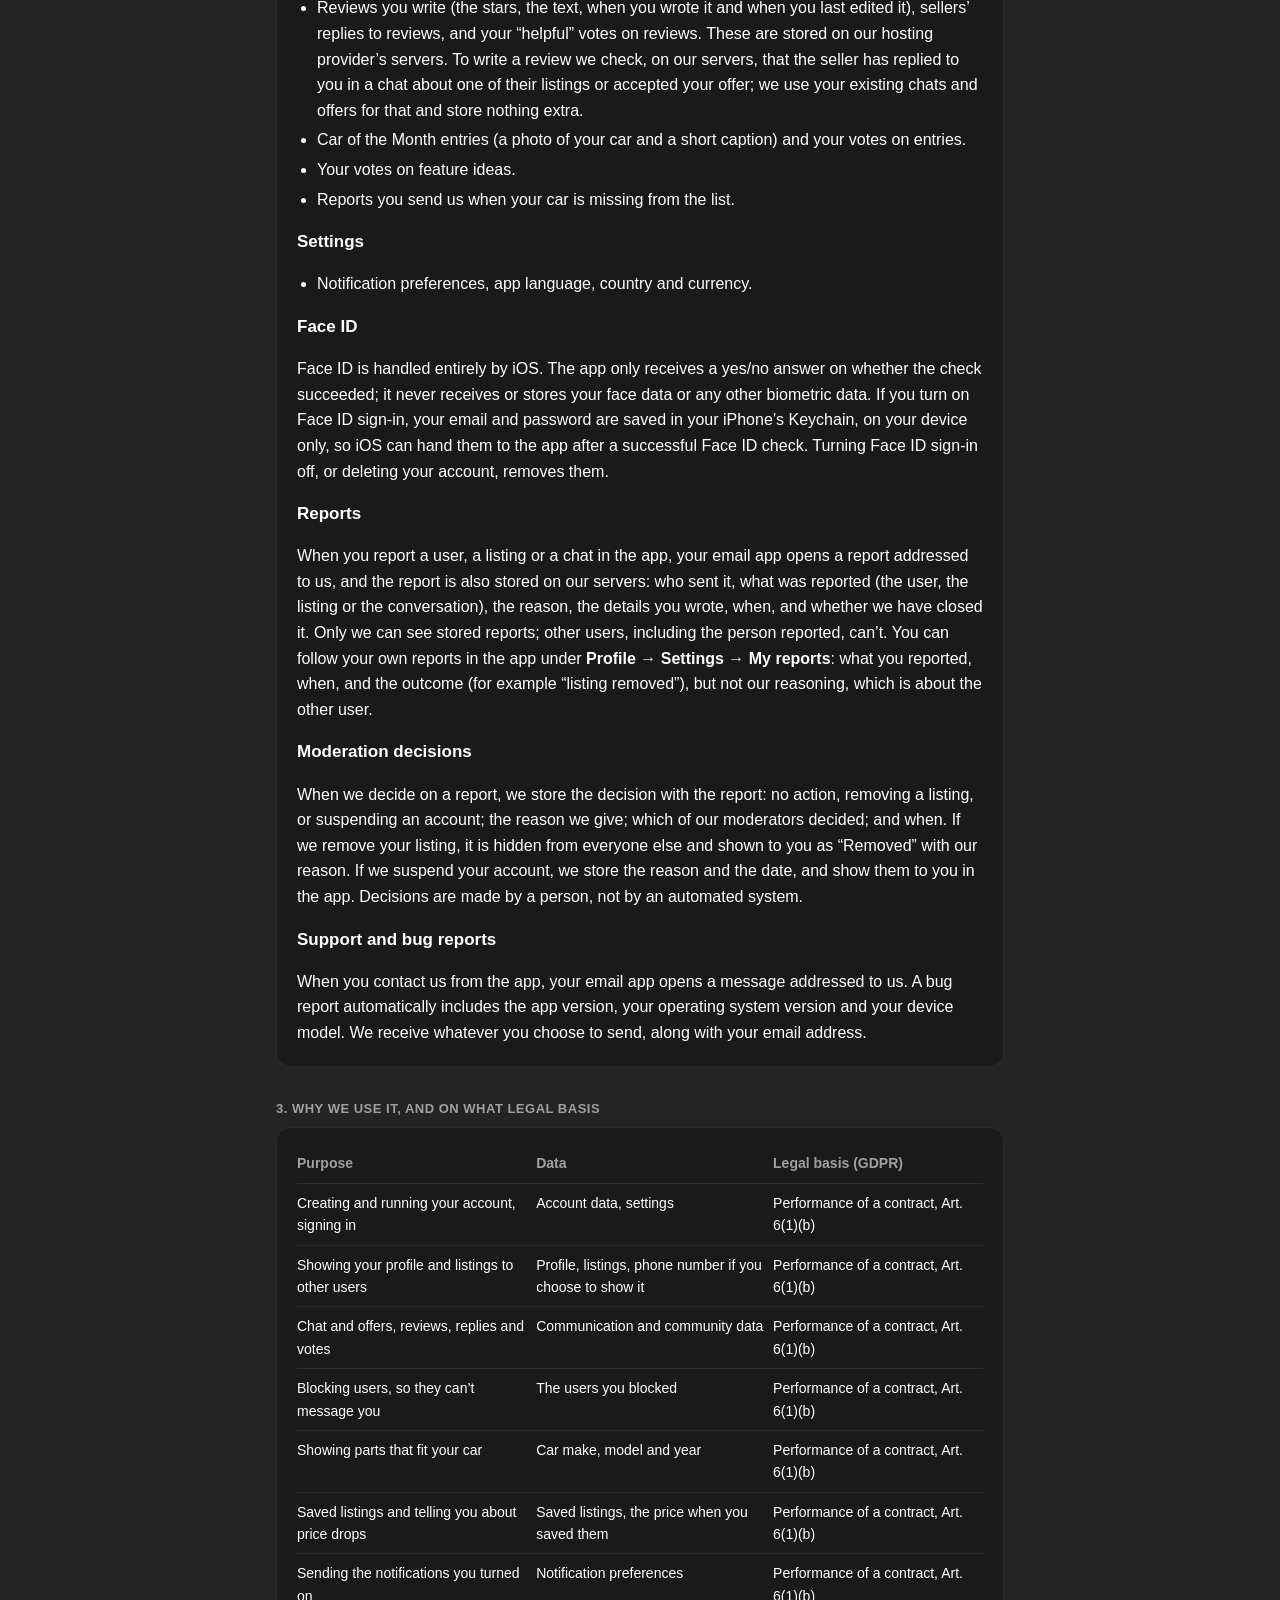
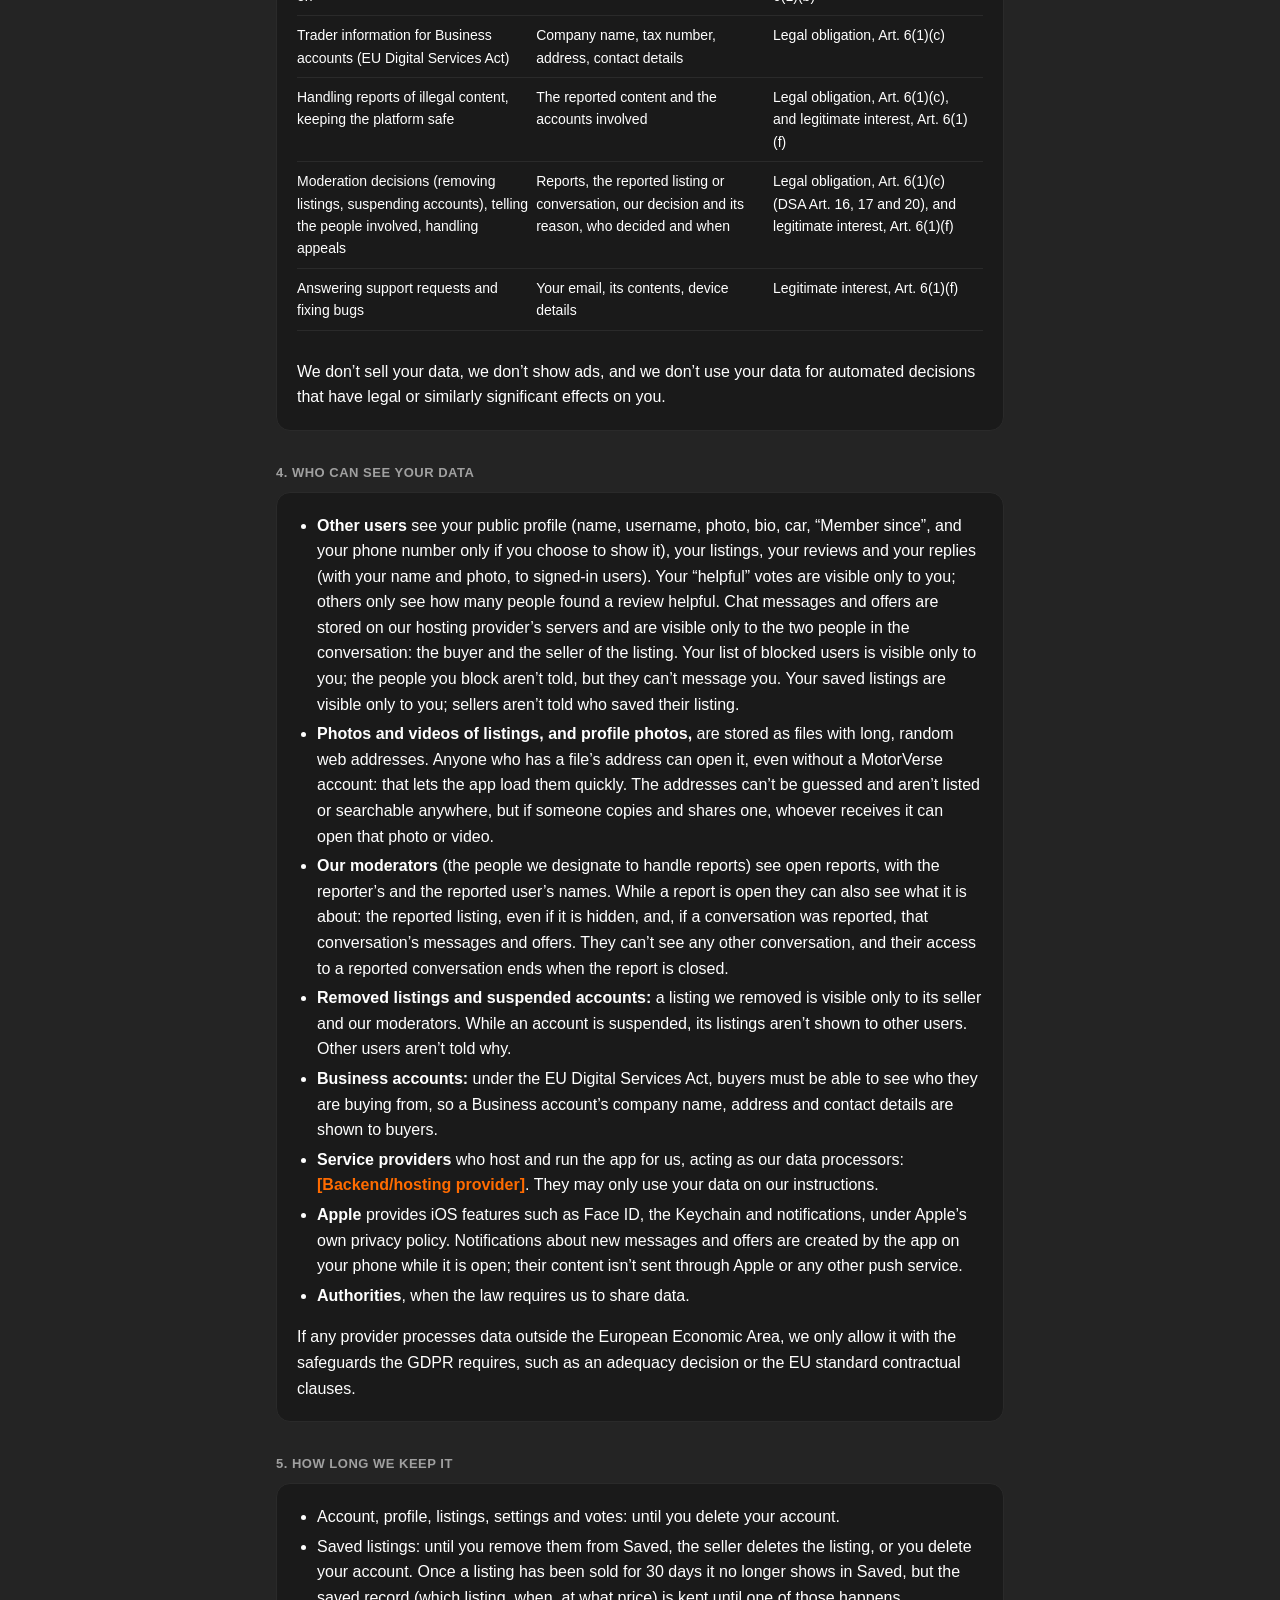
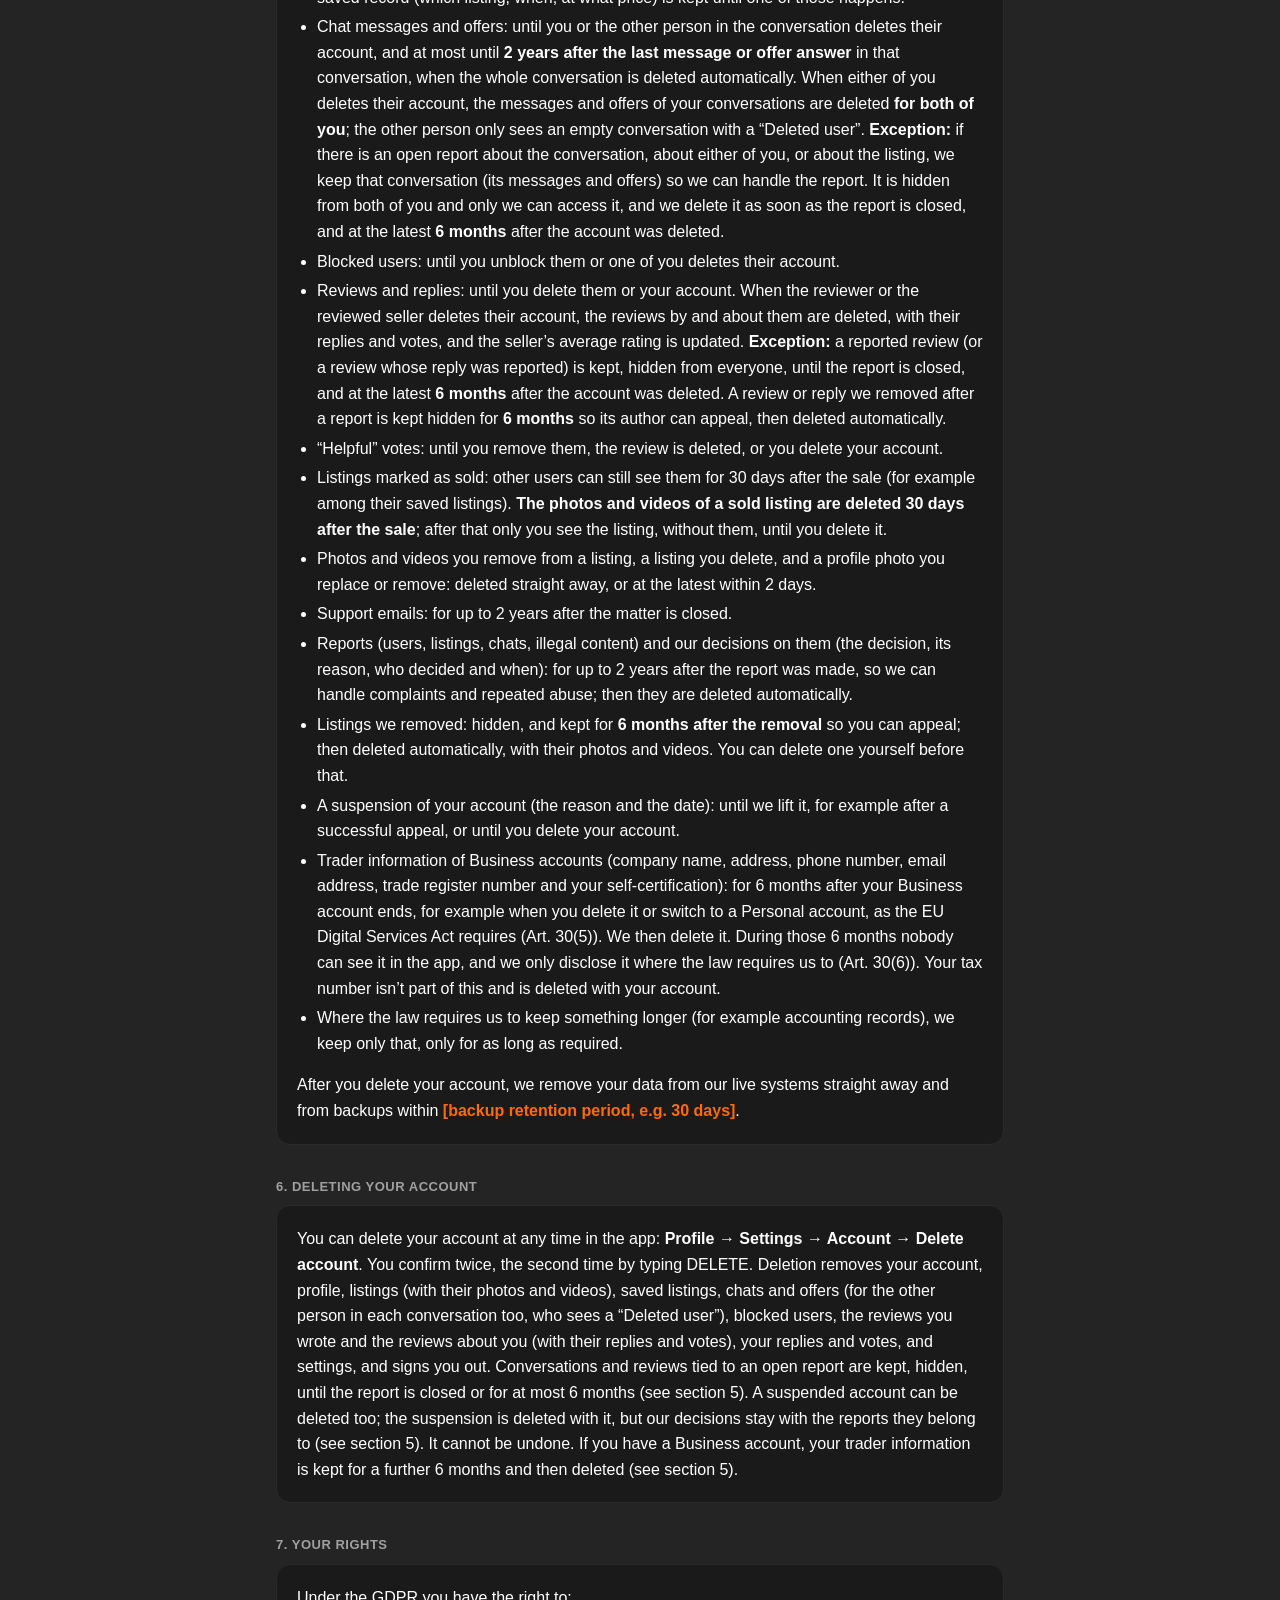
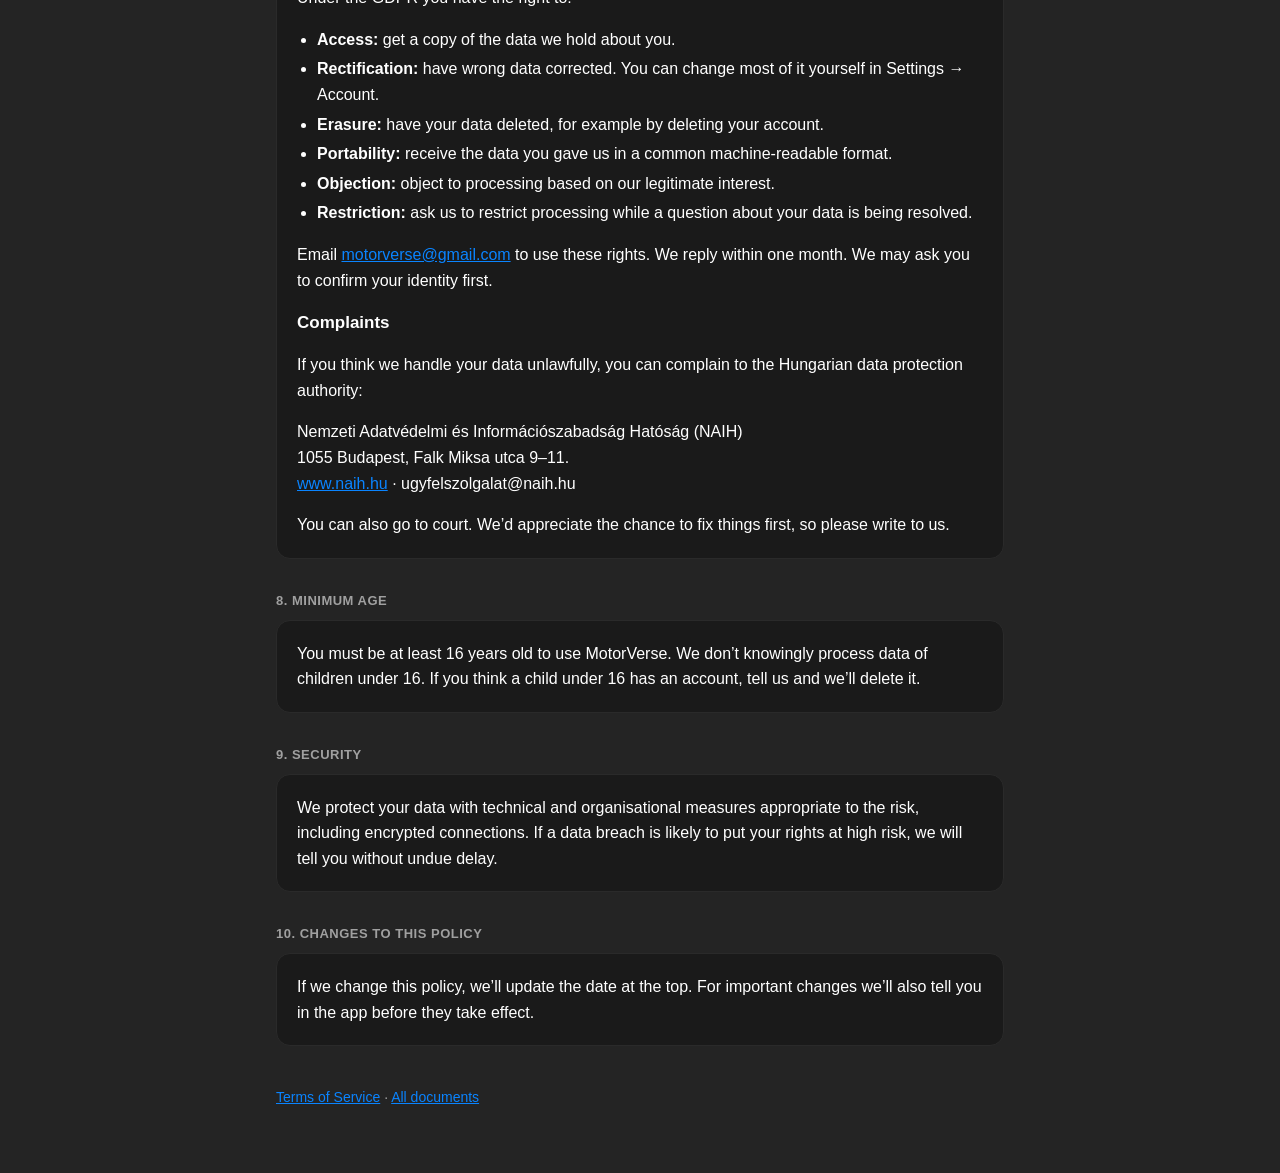
==== commit b045ad71: "Privacy policy and terms: reviews on the server, who can write them, deletion Co-Authored-By: Claude" ====
--- a/privacy-en.html
+++ b/privacy-en.html
@@ -64,7 +64,7 @@
     <ul>
       <li>Chats with other users about a listing: the messages you send and receive, offers and counter-offers (the amount, an optional message and whether it was accepted, declined, countered or withdrawn), when each was sent, and when each of you last opened the conversation (shown to the other person as “Seen”). Whether someone is typing is passed on live and isn’t stored.</li>
       <li>The users you have blocked, and when.</li>
-      <li>Reviews you write, sellers’ replies to reviews, and your “helpful” votes on reviews.</li>
+      <li>Reviews you write (the stars, the text, when you wrote it and when you last edited it), sellers’ replies to reviews, and your “helpful” votes on reviews. These are stored on our hosting provider’s servers. To write a review we check, on our servers, that the seller has replied to you in a chat about one of their listings or accepted your offer; we use your existing chats and offers for that and store nothing extra.</li>
       <li>Car of the Month entries (a photo of your car and a short caption) and your votes on entries.</li>
       <li>Your votes on feature ideas.</li>
       <li>Reports you send us when your car is missing from the list.</li>
@@ -114,7 +114,7 @@
   <h2>4. Who can see your data</h2>
   <section>
     <ul>
-      <li><strong>Other users</strong> see your public profile (name, username, photo, bio, car, “Member since”, and your phone number only if you choose to show it), your listings, your reviews and your replies. Chat messages and offers are stored on our hosting provider’s servers and are visible only to the two people in the conversation: the buyer and the seller of the listing. Your list of blocked users is visible only to you; the people you block aren’t told, but they can’t message you. Your saved listings are visible only to you; sellers aren’t told who saved their listing.</li>
+      <li><strong>Other users</strong> see your public profile (name, username, photo, bio, car, “Member since”, and your phone number only if you choose to show it), your listings, your reviews and your replies (with your name and photo, to signed-in users). Your “helpful” votes are visible only to you; others only see how many people found a review helpful. Chat messages and offers are stored on our hosting provider’s servers and are visible only to the two people in the conversation: the buyer and the seller of the listing. Your list of blocked users is visible only to you; the people you block aren’t told, but they can’t message you. Your saved listings are visible only to you; sellers aren’t told who saved their listing.</li>
       <li><strong>Photos and videos of listings, and profile photos,</strong> are stored as files with long, random web addresses. Anyone who has a file’s address can open it, even without a MotorVerse account: that lets the app load them quickly. The addresses can’t be guessed and aren’t listed or searchable anywhere, but if someone copies and shares one, whoever receives it can open that photo or video.</li>
       <li><strong>Our moderators</strong> (the people we designate to handle reports) see open reports, with the reporter’s and the reported user’s names. While a report is open they can also see what it is about: the reported listing, even if it is hidden, and, if a conversation was reported, that conversation’s messages and offers. They can’t see any other conversation, and their access to a reported conversation ends when the report is closed.</li>
       <li><strong>Removed listings and suspended accounts:</strong> a listing we removed is visible only to its seller and our moderators. While an account is suspended, its listings aren’t shown to other users. Other users aren’t told why.</li>
@@ -133,7 +133,8 @@
       <li>Saved listings: until you remove them from Saved, the seller deletes the listing, or you delete your account. Once a listing has been sold for 30 days it no longer shows in Saved, but the saved record (which listing, when, at what price) is kept until one of those happens.</li>
       <li>Chat messages and offers: until you or the other person in the conversation deletes their account, and at most until <strong>2 years after the last message or offer answer</strong> in that conversation, when the whole conversation is deleted automatically. When either of you deletes their account, the messages and offers of your conversations are deleted <strong>for both of you</strong>; the other person only sees an empty conversation with a “Deleted user”. <strong>Exception:</strong> if there is an open report about the conversation, about either of you, or about the listing, we keep that conversation (its messages and offers) so we can handle the report. It is hidden from both of you and only we can access it, and we delete it as soon as the report is closed, and at the latest <strong>6 months</strong> after the account was deleted.</li>
       <li>Blocked users: until you unblock them or one of you deletes their account.</li>
-      <li>Reviews and replies: until you delete your account or the review.</li>
+      <li>Reviews and replies: until you delete them or your account. When the reviewer or the reviewed seller deletes their account, the reviews by and about them are deleted, with their replies and votes, and the seller’s average rating is updated. <strong>Exception:</strong> a reported review (or a review whose reply was reported) is kept, hidden from everyone, until the report is closed, and at the latest <strong>6 months</strong> after the account was deleted. A review or reply we removed after a report is kept hidden for <strong>6 months</strong> so its author can appeal, then deleted automatically.</li>
+      <li>“Helpful” votes: until you remove them, the review is deleted, or you delete your account.</li>
       <li>Listings marked as sold: other users can still see them for 30 days after the sale (for example among their saved listings). <strong>The photos and videos of a sold listing are deleted 30 days after the sale</strong>; after that only you see the listing, without them, until you delete it.</li>
       <li>Photos and videos you remove from a listing, a listing you delete, and a profile photo you replace or remove: deleted straight away, or at the latest within 2 days.</li>
       <li>Support emails: for up to 2 years after the matter is closed.</li>
@@ -148,7 +149,7 @@
 
   <h2>6. Deleting your account</h2>
   <section>
-    <p>You can delete your account at any time in the app: <strong>Profile → Settings → Account → Delete account</strong>. You confirm twice, the second time by typing DELETE. Deletion removes your account, profile, listings (with their photos and videos), saved listings, chats and offers (for the other person in each conversation too, who sees a “Deleted user”), blocked users, reviews, replies, votes and settings, and signs you out. Conversations tied to an open report are kept, hidden, until the report is closed or for at most 6 months (see section 5). A suspended account can be deleted too; the suspension is deleted with it, but our decisions stay with the reports they belong to (see section 5). It cannot be undone. If you have a Business account, your trader information is kept for a further 6 months and then deleted (see section 5).</p>
+    <p>You can delete your account at any time in the app: <strong>Profile → Settings → Account → Delete account</strong>. You confirm twice, the second time by typing DELETE. Deletion removes your account, profile, listings (with their photos and videos), saved listings, chats and offers (for the other person in each conversation too, who sees a “Deleted user”), blocked users, the reviews you wrote and the reviews about you (with their replies and votes), your replies and votes, and settings, and signs you out. Conversations and reviews tied to an open report are kept, hidden, until the report is closed or for at most 6 months (see section 5). A suspended account can be deleted too; the suspension is deleted with it, but our decisions stay with the reports they belong to (see section 5). It cannot be undone. If you have a Business account, your trader information is kept for a further 6 months and then deleted (see section 5).</p>
   </section>
 
   <h2>7. Your rights</h2>
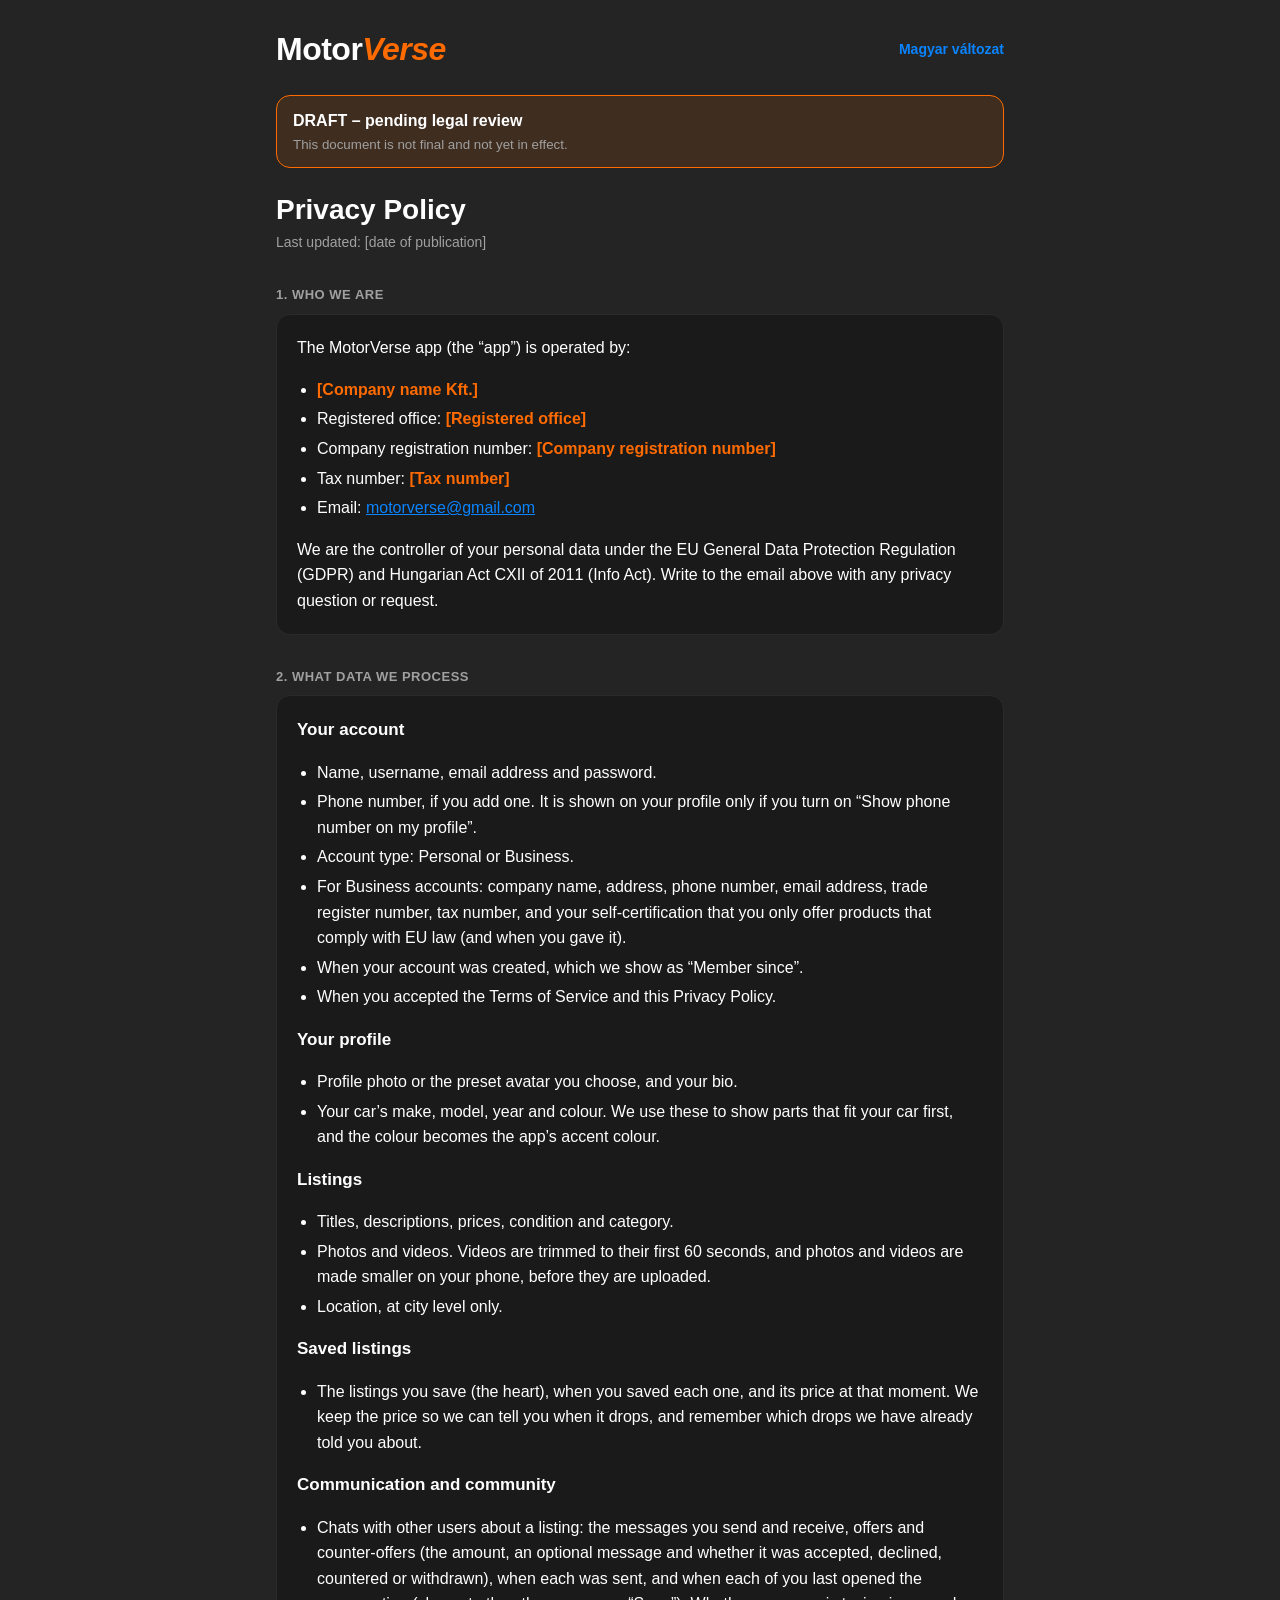
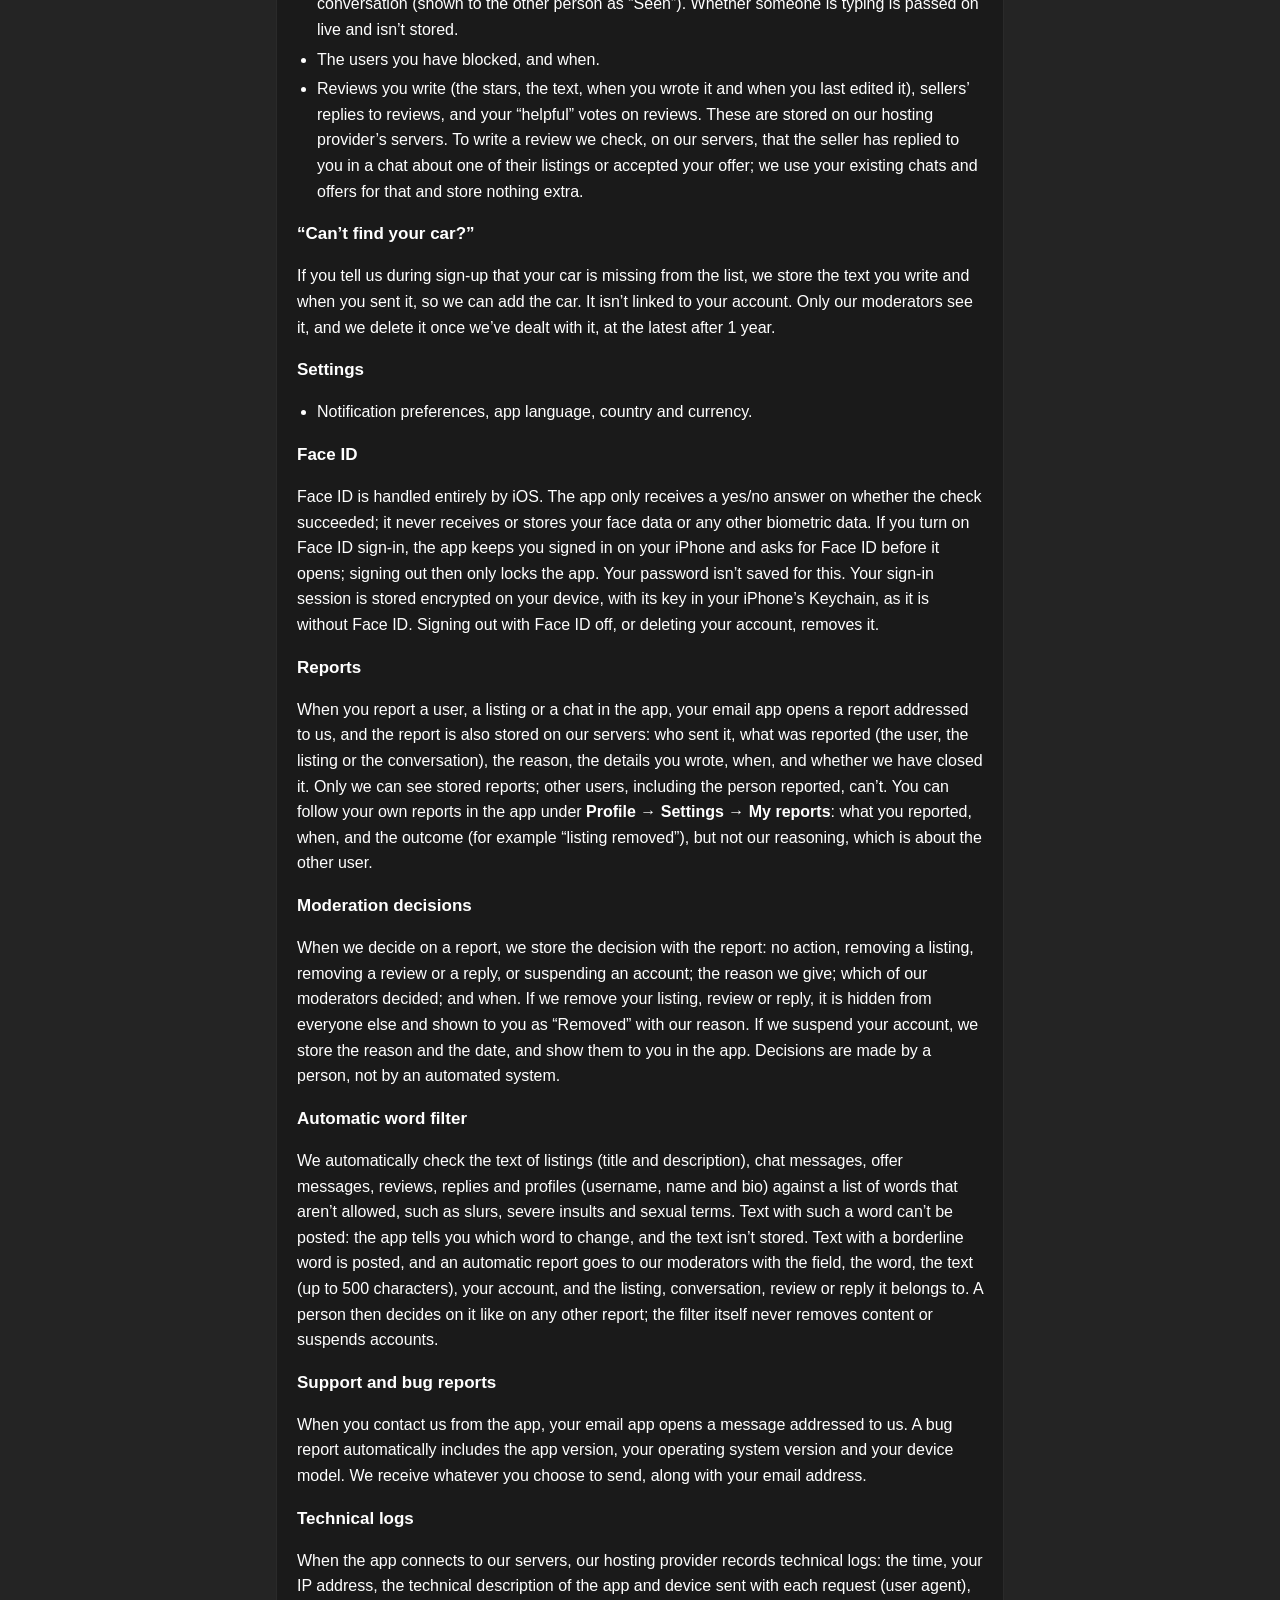
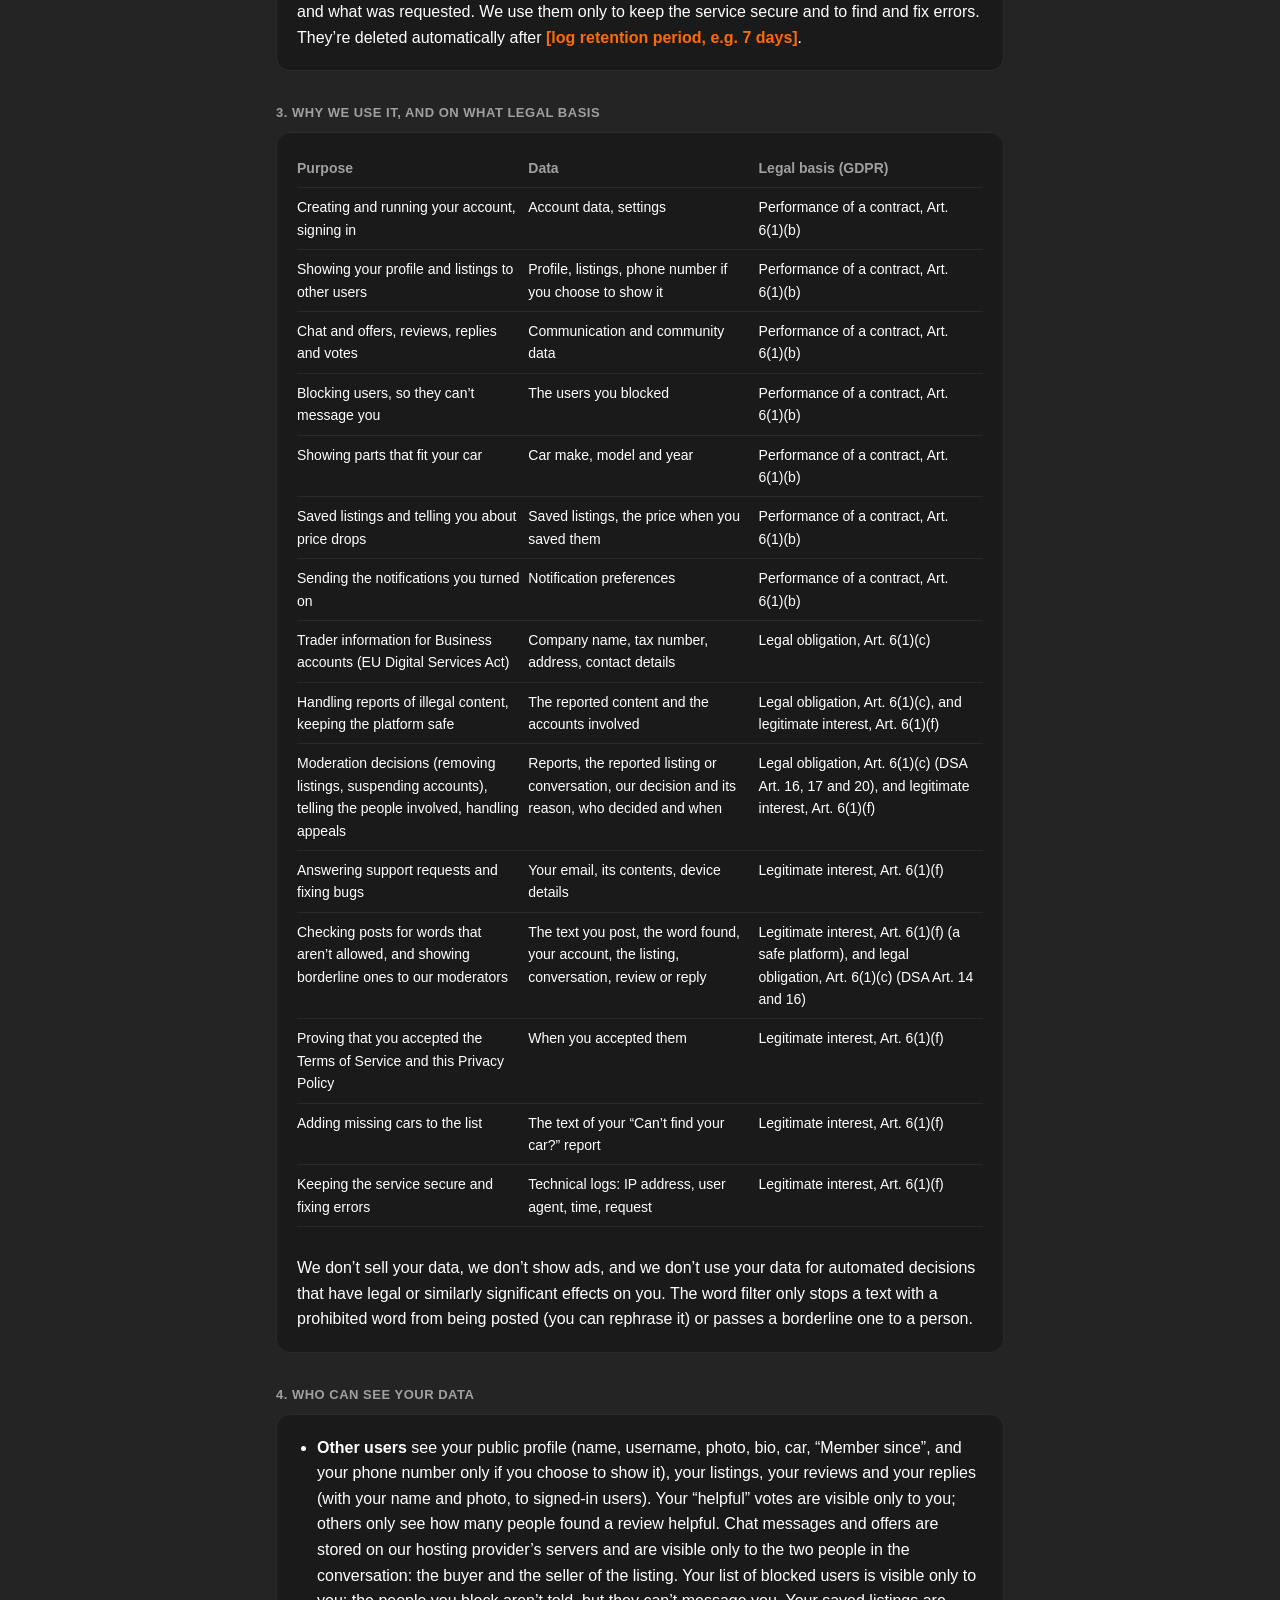
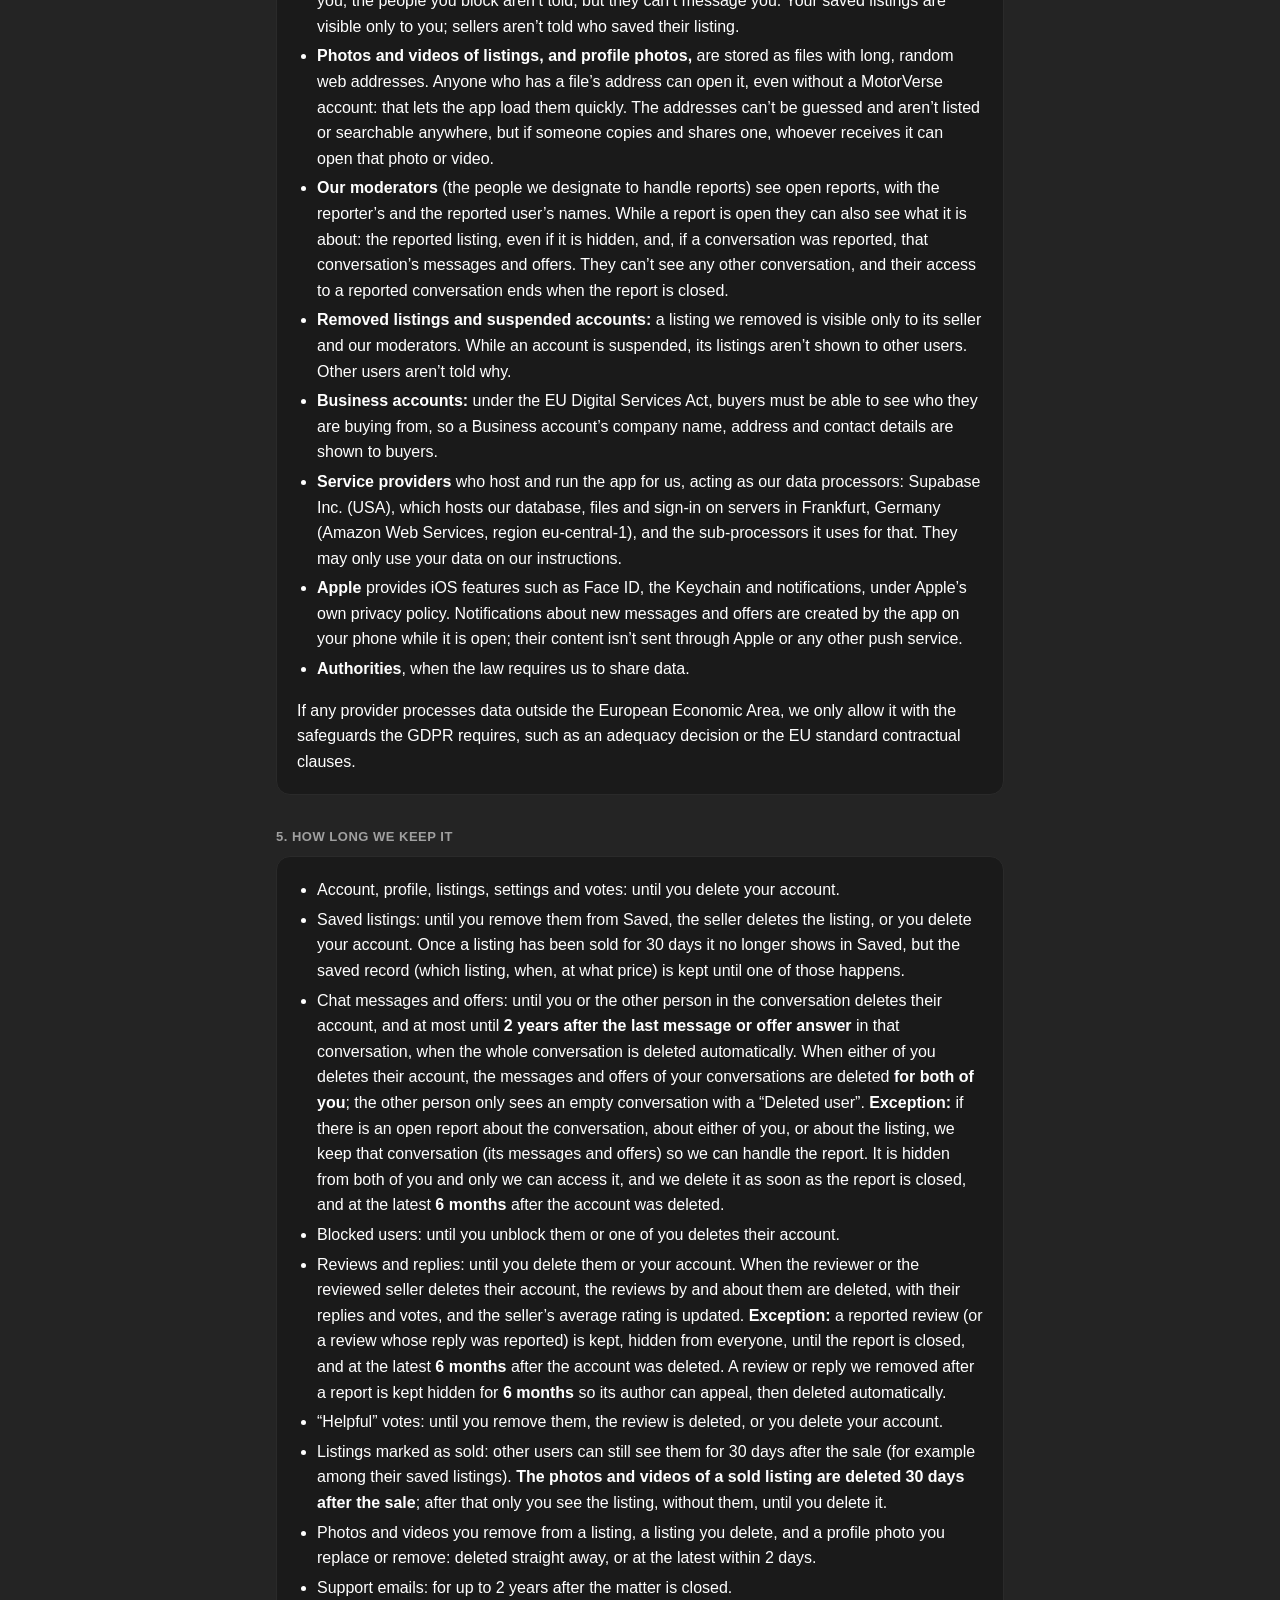
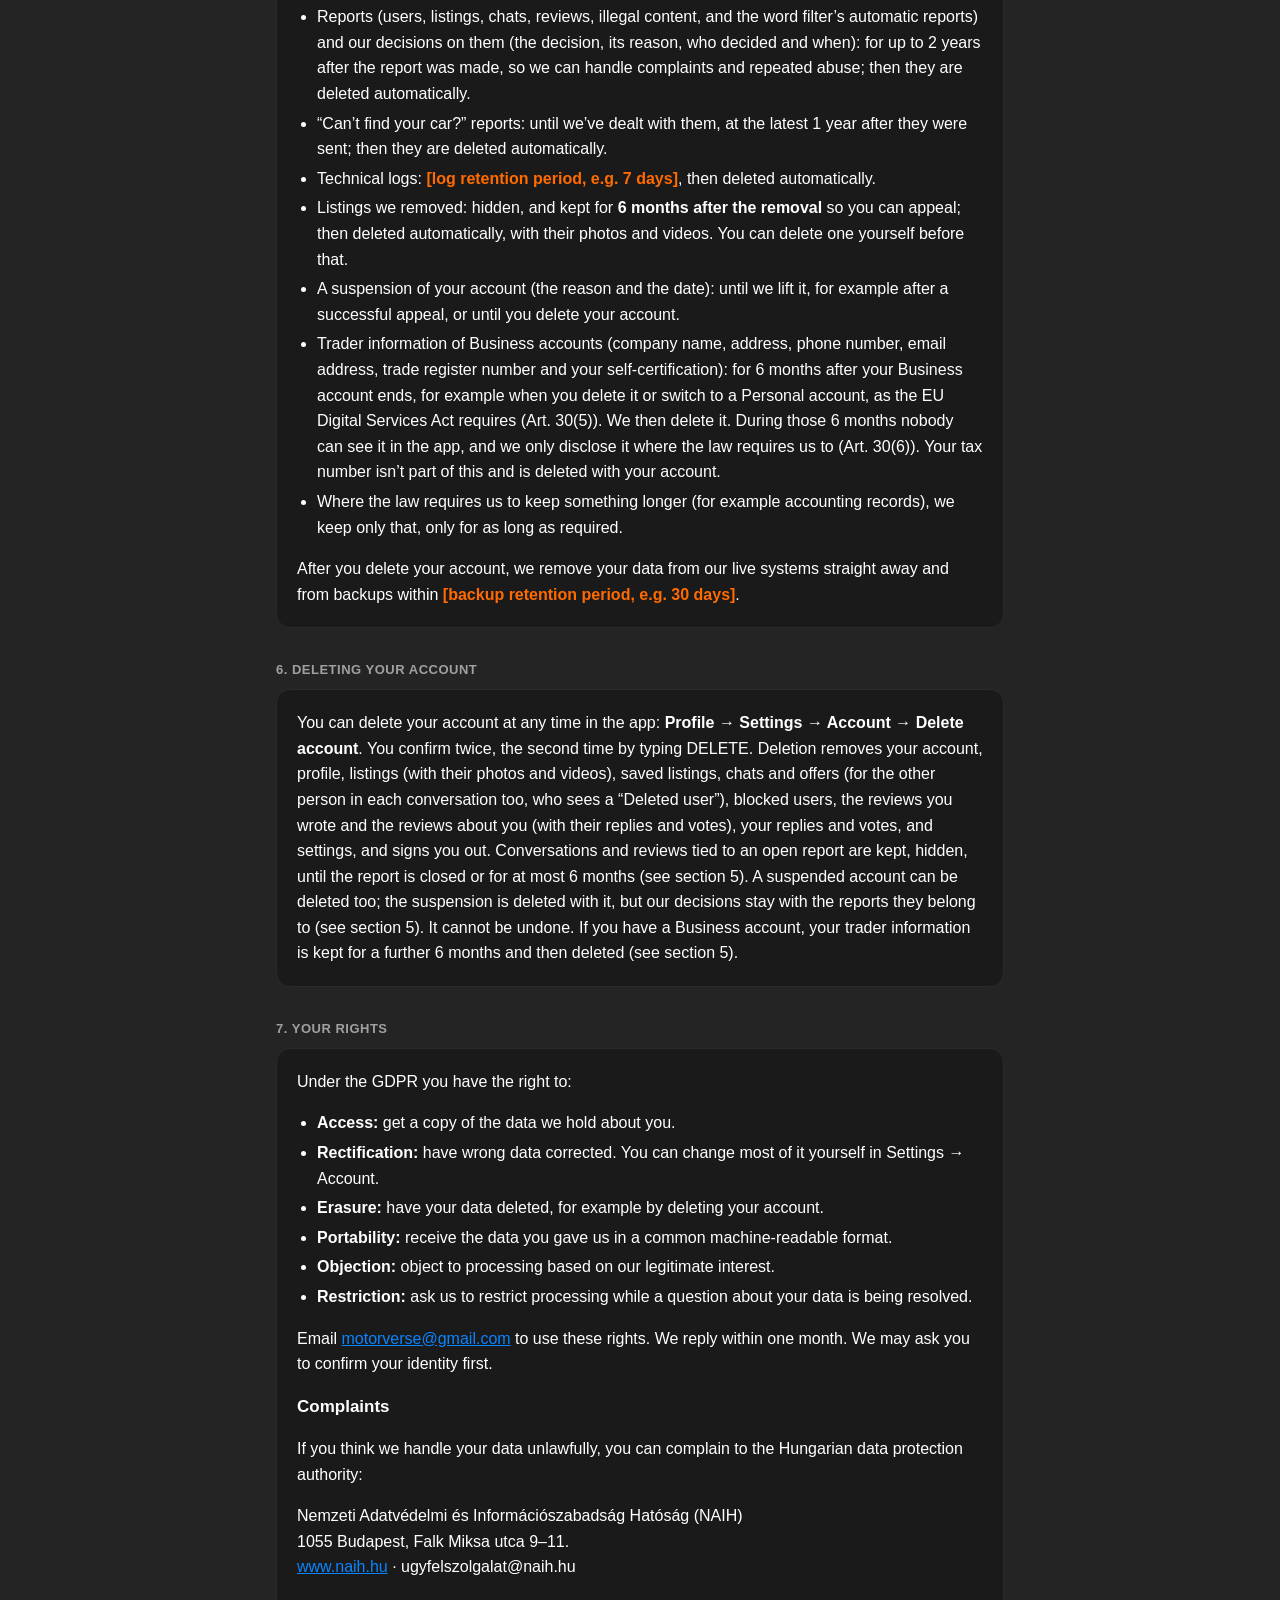
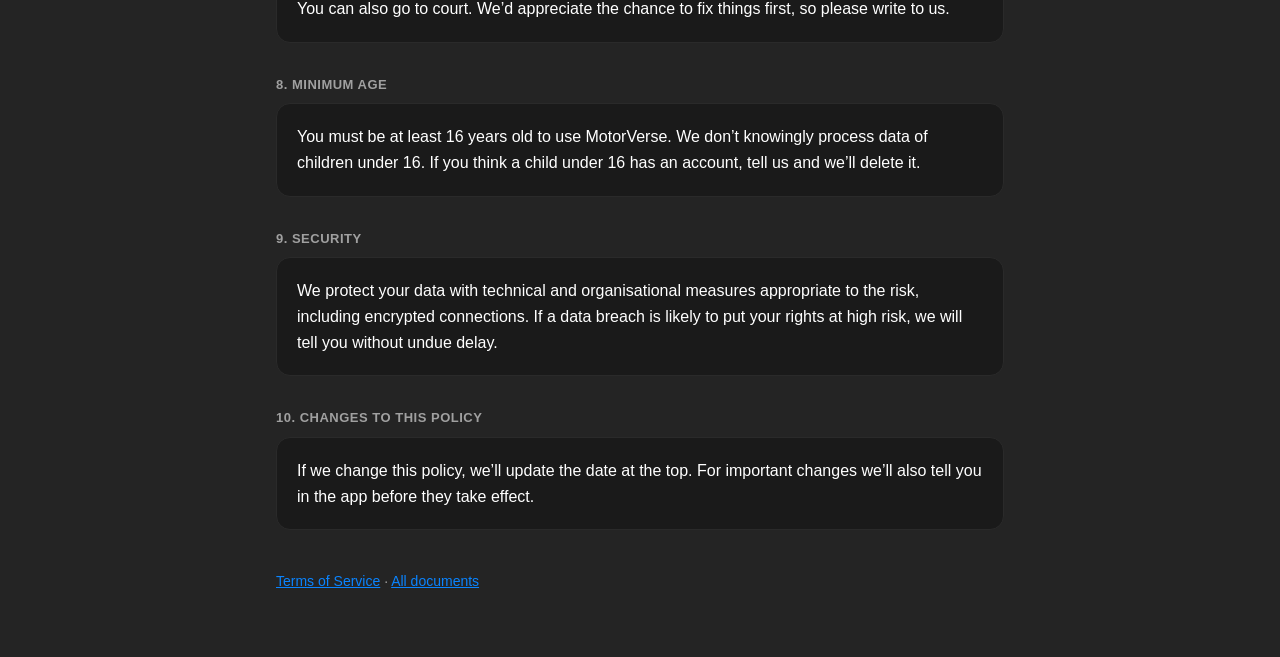
==== commit 6361bcdf: "Align the privacy policy with the app; describe the word filter Privacy policy (HU and EN): - Face I" ====
--- a/privacy-en.html
+++ b/privacy-en.html
@@ -39,8 +39,9 @@
       <li>Name, username, email address and password.</li>
       <li>Phone number, if you add one. It is shown on your profile only if you turn on “Show phone number on my profile”.</li>
       <li>Account type: Personal or Business.</li>
-      <li>For Business accounts: company name, tax number and address.</li>
+      <li>For Business accounts: company name, address, phone number, email address, trade register number, tax number, and your self-certification that you only offer products that comply with EU law (and when you gave it).</li>
       <li>When your account was created, which we show as “Member since”.</li>
+      <li>When you accepted the Terms of Service and this Privacy Policy.</li>
     </ul>
 
     <h3>Your profile</h3>
@@ -65,10 +66,10 @@
       <li>Chats with other users about a listing: the messages you send and receive, offers and counter-offers (the amount, an optional message and whether it was accepted, declined, countered or withdrawn), when each was sent, and when each of you last opened the conversation (shown to the other person as “Seen”). Whether someone is typing is passed on live and isn’t stored.</li>
       <li>The users you have blocked, and when.</li>
       <li>Reviews you write (the stars, the text, when you wrote it and when you last edited it), sellers’ replies to reviews, and your “helpful” votes on reviews. These are stored on our hosting provider’s servers. To write a review we check, on our servers, that the seller has replied to you in a chat about one of their listings or accepted your offer; we use your existing chats and offers for that and store nothing extra.</li>
-      <li>Car of the Month entries (a photo of your car and a short caption) and your votes on entries.</li>
-      <li>Your votes on feature ideas.</li>
-      <li>Reports you send us when your car is missing from the list.</li>
-    </ul>
+    </ul>
+
+    <h3>“Can’t find your car?”</h3>
+    <p>If you tell us during sign-up that your car is missing from the list, we store the text you write and when you sent it, so we can add the car. It isn’t linked to your account. Only our moderators see it, and we delete it once we’ve dealt with it, at the latest after 1 year.</p>
 
     <h3>Settings</h3>
     <ul>
@@ -76,16 +77,22 @@
     </ul>
 
     <h3>Face ID</h3>
-    <p>Face ID is handled entirely by iOS. The app only receives a yes/no answer on whether the check succeeded; it never receives or stores your face data or any other biometric data. If you turn on Face ID sign-in, your email and password are saved in your iPhone’s Keychain, on your device only, so iOS can hand them to the app after a successful Face ID check. Turning Face ID sign-in off, or deleting your account, removes them.</p>
+    <p>Face ID is handled entirely by iOS. The app only receives a yes/no answer on whether the check succeeded; it never receives or stores your face data or any other biometric data. If you turn on Face ID sign-in, the app keeps you signed in on your iPhone and asks for Face ID before it opens; signing out then only locks the app. Your password isn’t saved for this. Your sign-in session is stored encrypted on your device, with its key in your iPhone’s Keychain, as it is without Face ID. Signing out with Face ID off, or deleting your account, removes it.</p>
 
     <h3>Reports</h3>
     <p>When you report a user, a listing or a chat in the app, your email app opens a report addressed to us, and the report is also stored on our servers: who sent it, what was reported (the user, the listing or the conversation), the reason, the details you wrote, when, and whether we have closed it. Only we can see stored reports; other users, including the person reported, can’t. You can follow your own reports in the app under <strong>Profile → Settings → My reports</strong>: what you reported, when, and the outcome (for example “listing removed”), but not our reasoning, which is about the other user.</p>
 
     <h3>Moderation decisions</h3>
-    <p>When we decide on a report, we store the decision with the report: no action, removing a listing, or suspending an account; the reason we give; which of our moderators decided; and when. If we remove your listing, it is hidden from everyone else and shown to you as “Removed” with our reason. If we suspend your account, we store the reason and the date, and show them to you in the app. Decisions are made by a person, not by an automated system.</p>
+    <p>When we decide on a report, we store the decision with the report: no action, removing a listing, removing a review or a reply, or suspending an account; the reason we give; which of our moderators decided; and when. If we remove your listing, review or reply, it is hidden from everyone else and shown to you as “Removed” with our reason. If we suspend your account, we store the reason and the date, and show them to you in the app. Decisions are made by a person, not by an automated system.</p>
+
+    <h3>Automatic word filter</h3>
+    <p>We automatically check the text of listings (title and description), chat messages, offer messages, reviews, replies and profiles (username, name and bio) against a list of words that aren’t allowed, such as slurs, severe insults and sexual terms. Text with such a word can’t be posted: the app tells you which word to change, and the text isn’t stored. Text with a borderline word is posted, and an automatic report goes to our moderators with the field, the word, the text (up to 500 characters), your account, and the listing, conversation, review or reply it belongs to. A person then decides on it like on any other report; the filter itself never removes content or suspends accounts.</p>
 
     <h3>Support and bug reports</h3>
     <p>When you contact us from the app, your email app opens a message addressed to us. A bug report automatically includes the app version, your operating system version and your device model. We receive whatever you choose to send, along with your email address.</p>
+
+    <h3>Technical logs</h3>
+    <p>When the app connects to our servers, our hosting provider records technical logs: the time, your IP address, the technical description of the app and device sent with each request (user agent), and what was requested. We use them only to keep the service secure and to find and fix errors. They’re deleted automatically after <span class="placeholder">[log retention period, e.g. 7 days]</span>.</p>
   </section>
 
   <h2>3. Why we use it, and on what legal basis</h2>
@@ -105,10 +112,14 @@
           <tr><td>Handling reports of illegal content, keeping the platform safe</td><td>The reported content and the accounts involved</td><td>Legal obligation, Art. 6(1)(c), and legitimate interest, Art. 6(1)(f)</td></tr>
           <tr><td>Moderation decisions (removing listings, suspending accounts), telling the people involved, handling appeals</td><td>Reports, the reported listing or conversation, our decision and its reason, who decided and when</td><td>Legal obligation, Art. 6(1)(c) (DSA Art. 16, 17 and 20), and legitimate interest, Art. 6(1)(f)</td></tr>
           <tr><td>Answering support requests and fixing bugs</td><td>Your email, its contents, device details</td><td>Legitimate interest, Art. 6(1)(f)</td></tr>
+          <tr><td>Checking posts for words that aren’t allowed, and showing borderline ones to our moderators</td><td>The text you post, the word found, your account, the listing, conversation, review or reply</td><td>Legitimate interest, Art. 6(1)(f) (a safe platform), and legal obligation, Art. 6(1)(c) (DSA Art. 14 and 16)</td></tr>
+          <tr><td>Proving that you accepted the Terms of Service and this Privacy Policy</td><td>When you accepted them</td><td>Legitimate interest, Art. 6(1)(f)</td></tr>
+          <tr><td>Adding missing cars to the list</td><td>The text of your “Can’t find your car?” report</td><td>Legitimate interest, Art. 6(1)(f)</td></tr>
+          <tr><td>Keeping the service secure and fixing errors</td><td>Technical logs: IP address, user agent, time, request</td><td>Legitimate interest, Art. 6(1)(f)</td></tr>
         </tbody>
       </table>
     </div>
-    <p>We don’t sell your data, we don’t show ads, and we don’t use your data for automated decisions that have legal or similarly significant effects on you.</p>
+    <p>We don’t sell your data, we don’t show ads, and we don’t use your data for automated decisions that have legal or similarly significant effects on you. The word filter only stops a text with a prohibited word from being posted (you can rephrase it) or passes a borderline one to a person.</p>
   </section>
 
   <h2>4. Who can see your data</h2>
@@ -119,7 +130,7 @@
       <li><strong>Our moderators</strong> (the people we designate to handle reports) see open reports, with the reporter’s and the reported user’s names. While a report is open they can also see what it is about: the reported listing, even if it is hidden, and, if a conversation was reported, that conversation’s messages and offers. They can’t see any other conversation, and their access to a reported conversation ends when the report is closed.</li>
       <li><strong>Removed listings and suspended accounts:</strong> a listing we removed is visible only to its seller and our moderators. While an account is suspended, its listings aren’t shown to other users. Other users aren’t told why.</li>
       <li><strong>Business accounts:</strong> under the EU Digital Services Act, buyers must be able to see who they are buying from, so a Business account’s company name, address and contact details are shown to buyers.</li>
-      <li><strong>Service providers</strong> who host and run the app for us, acting as our data processors: <span class="placeholder">[Backend/hosting provider]</span>. They may only use your data on our instructions.</li>
+      <li><strong>Service providers</strong> who host and run the app for us, acting as our data processors: Supabase Inc. (USA), which hosts our database, files and sign-in on servers in Frankfurt, Germany (Amazon Web Services, region eu-central-1), and the sub-processors it uses for that. They may only use your data on our instructions.</li>
       <li><strong>Apple</strong> provides iOS features such as Face ID, the Keychain and notifications, under Apple’s own privacy policy. Notifications about new messages and offers are created by the app on your phone while it is open; their content isn’t sent through Apple or any other push service.</li>
       <li><strong>Authorities</strong>, when the law requires us to share data.</li>
     </ul>
@@ -138,7 +149,9 @@
       <li>Listings marked as sold: other users can still see them for 30 days after the sale (for example among their saved listings). <strong>The photos and videos of a sold listing are deleted 30 days after the sale</strong>; after that only you see the listing, without them, until you delete it.</li>
       <li>Photos and videos you remove from a listing, a listing you delete, and a profile photo you replace or remove: deleted straight away, or at the latest within 2 days.</li>
       <li>Support emails: for up to 2 years after the matter is closed.</li>
-      <li>Reports (users, listings, chats, illegal content) and our decisions on them (the decision, its reason, who decided and when): for up to 2 years after the report was made, so we can handle complaints and repeated abuse; then they are deleted automatically.</li>
+      <li>Reports (users, listings, chats, reviews, illegal content, and the word filter’s automatic reports) and our decisions on them (the decision, its reason, who decided and when): for up to 2 years after the report was made, so we can handle complaints and repeated abuse; then they are deleted automatically.</li>
+      <li>“Can’t find your car?” reports: until we’ve dealt with them, at the latest 1 year after they were sent; then they are deleted automatically.</li>
+      <li>Technical logs: <span class="placeholder">[log retention period, e.g. 7 days]</span>, then deleted automatically.</li>
       <li>Listings we removed: hidden, and kept for <strong>6 months after the removal</strong> so you can appeal; then deleted automatically, with their photos and videos. You can delete one yourself before that.</li>
       <li>A suspension of your account (the reason and the date): until we lift it, for example after a successful appeal, or until you delete your account.</li>
       <li>Trader information of Business accounts (company name, address, phone number, email address, trade register number and your self-certification): for 6 months after your Business account ends, for example when you delete it or switch to a Personal account, as the EU Digital Services Act requires (Art. 30(5)). We then delete it. During those 6 months nobody can see it in the app, and we only disclose it where the law requires us to (Art. 30(6)). Your tax number isn’t part of this and is deleted with your account.</li>
